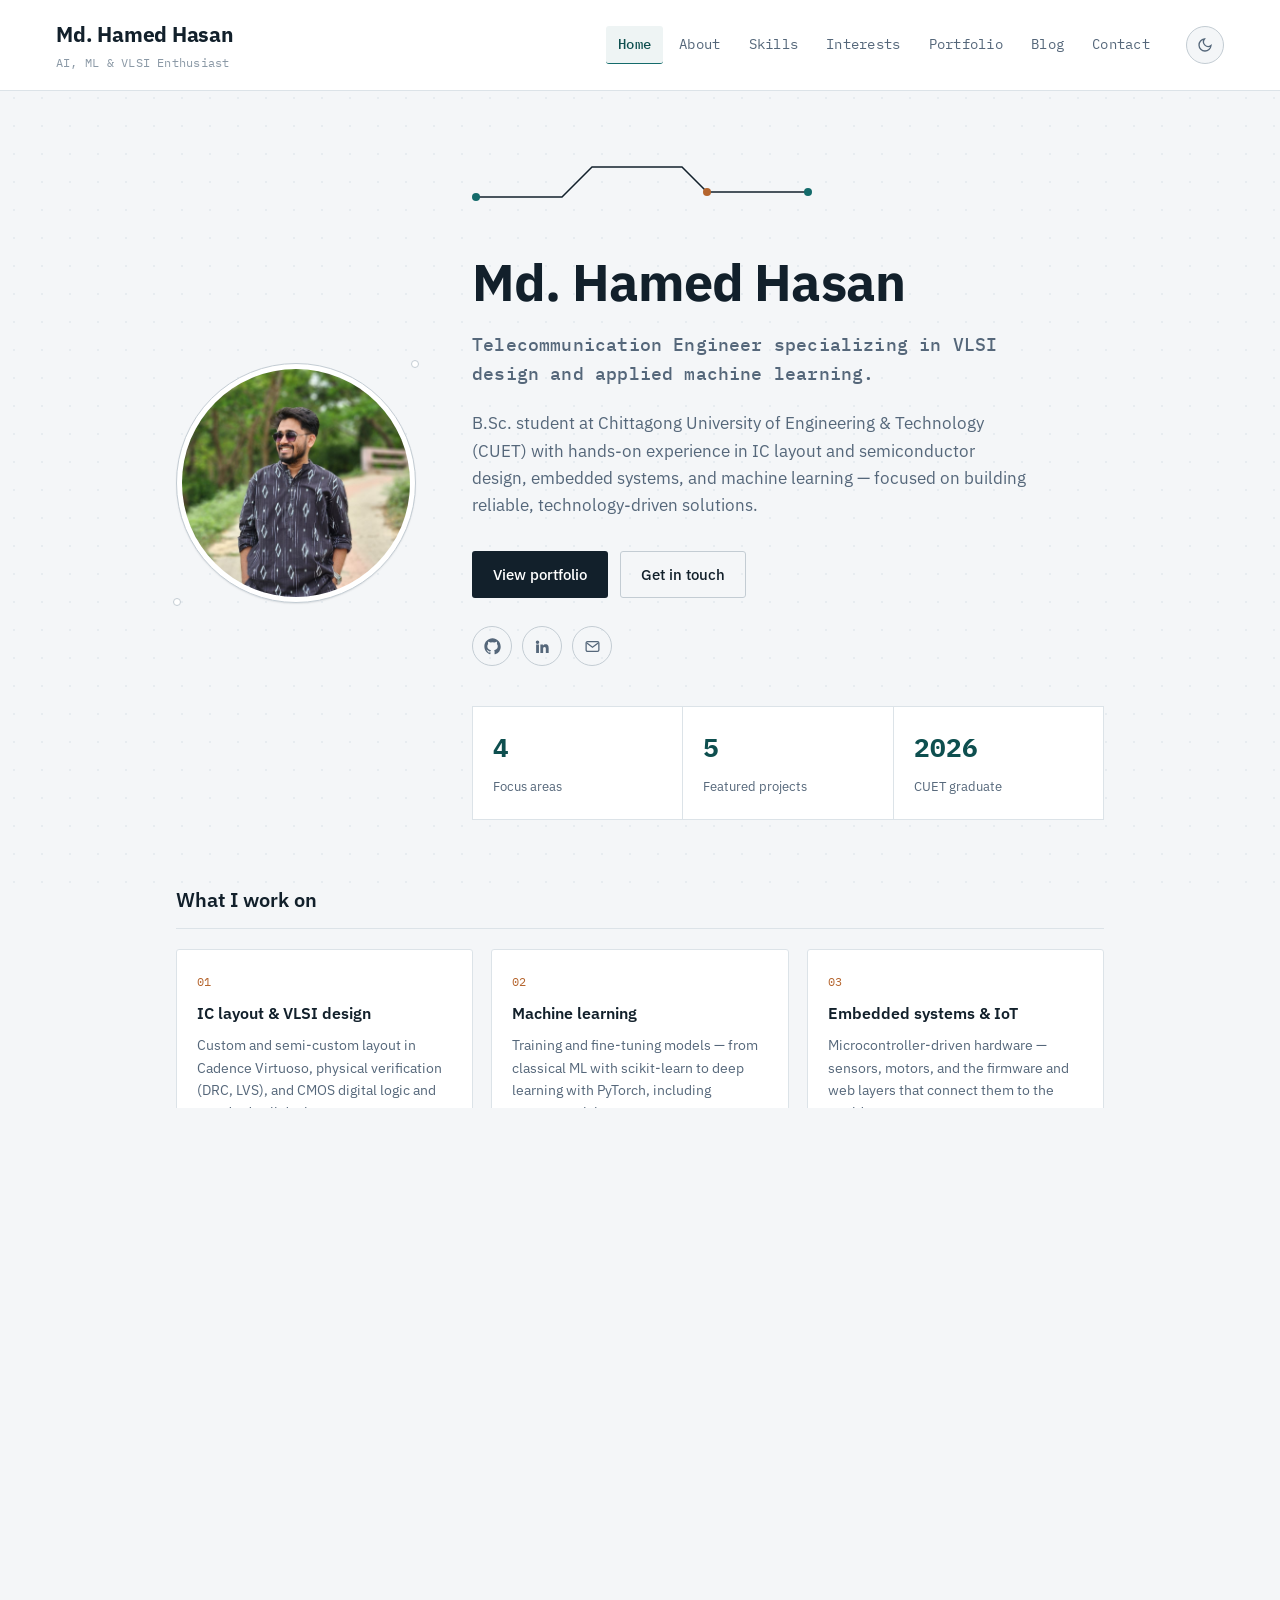
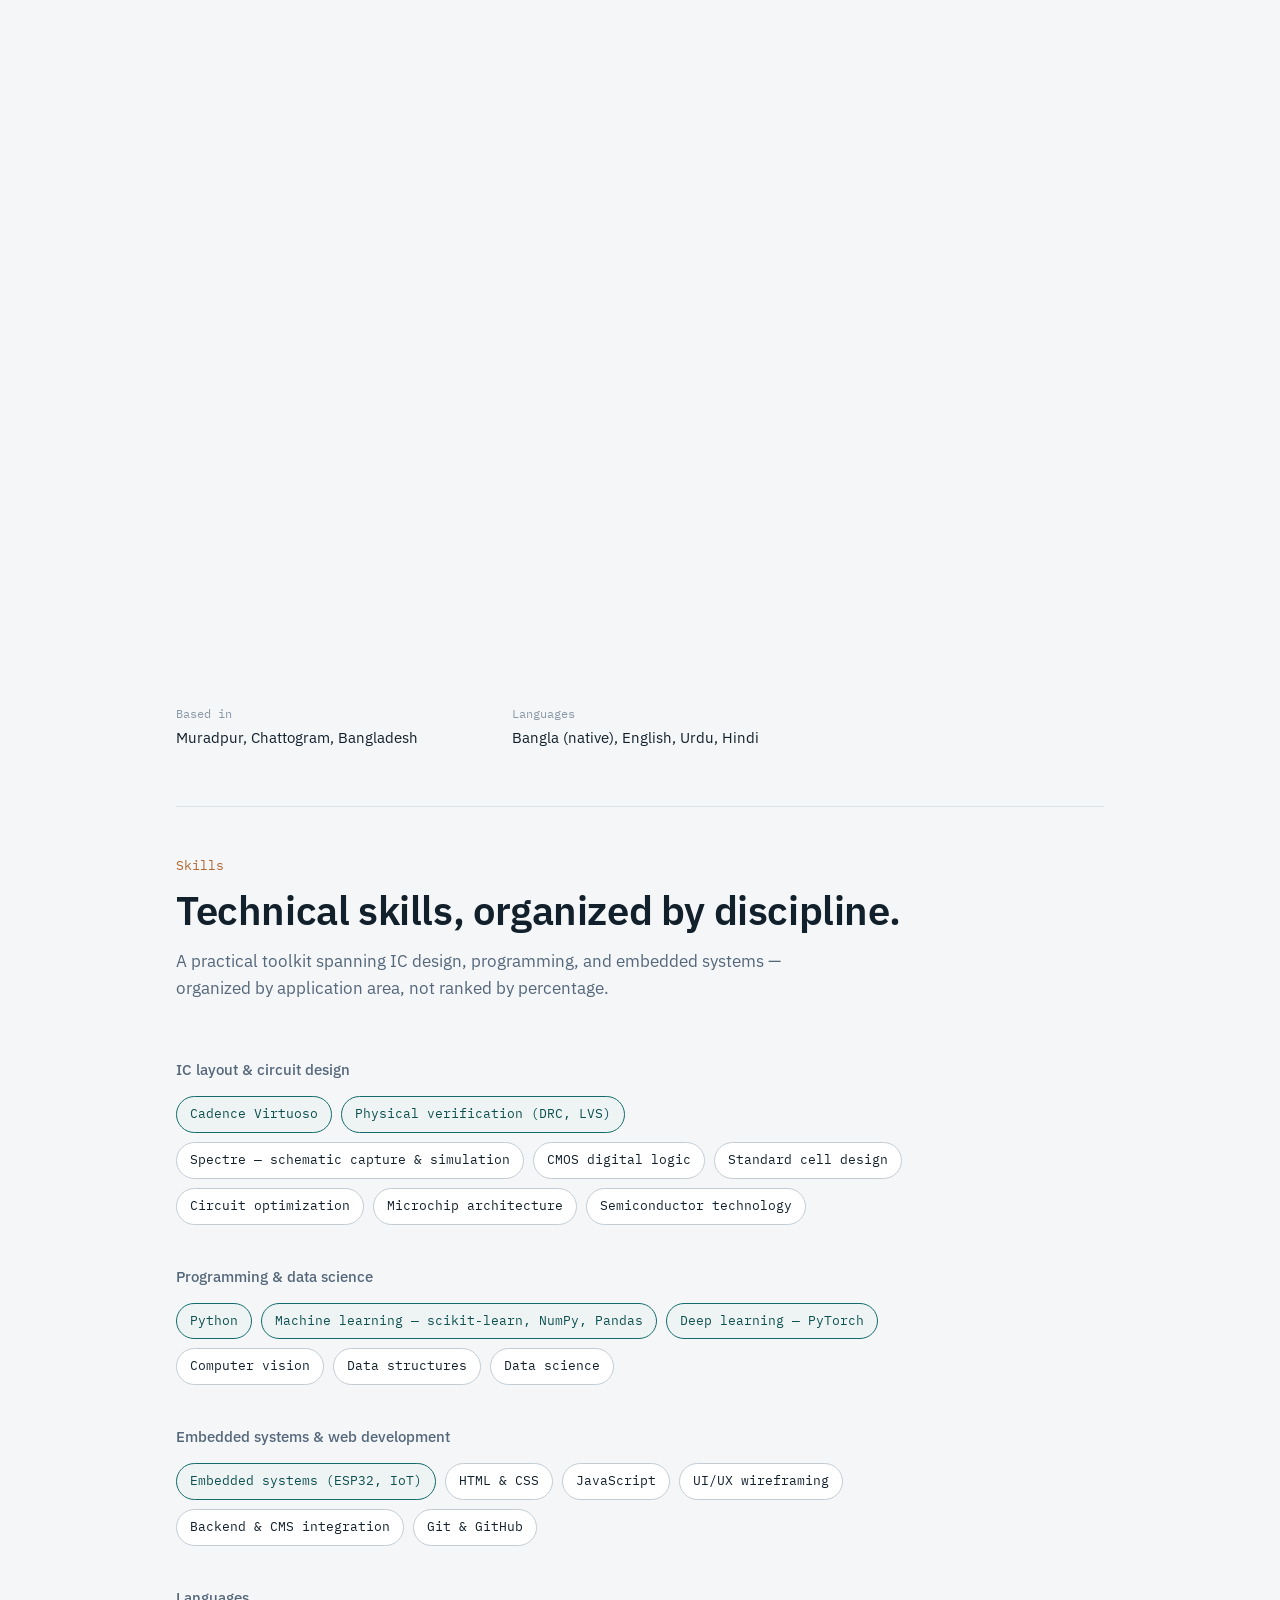
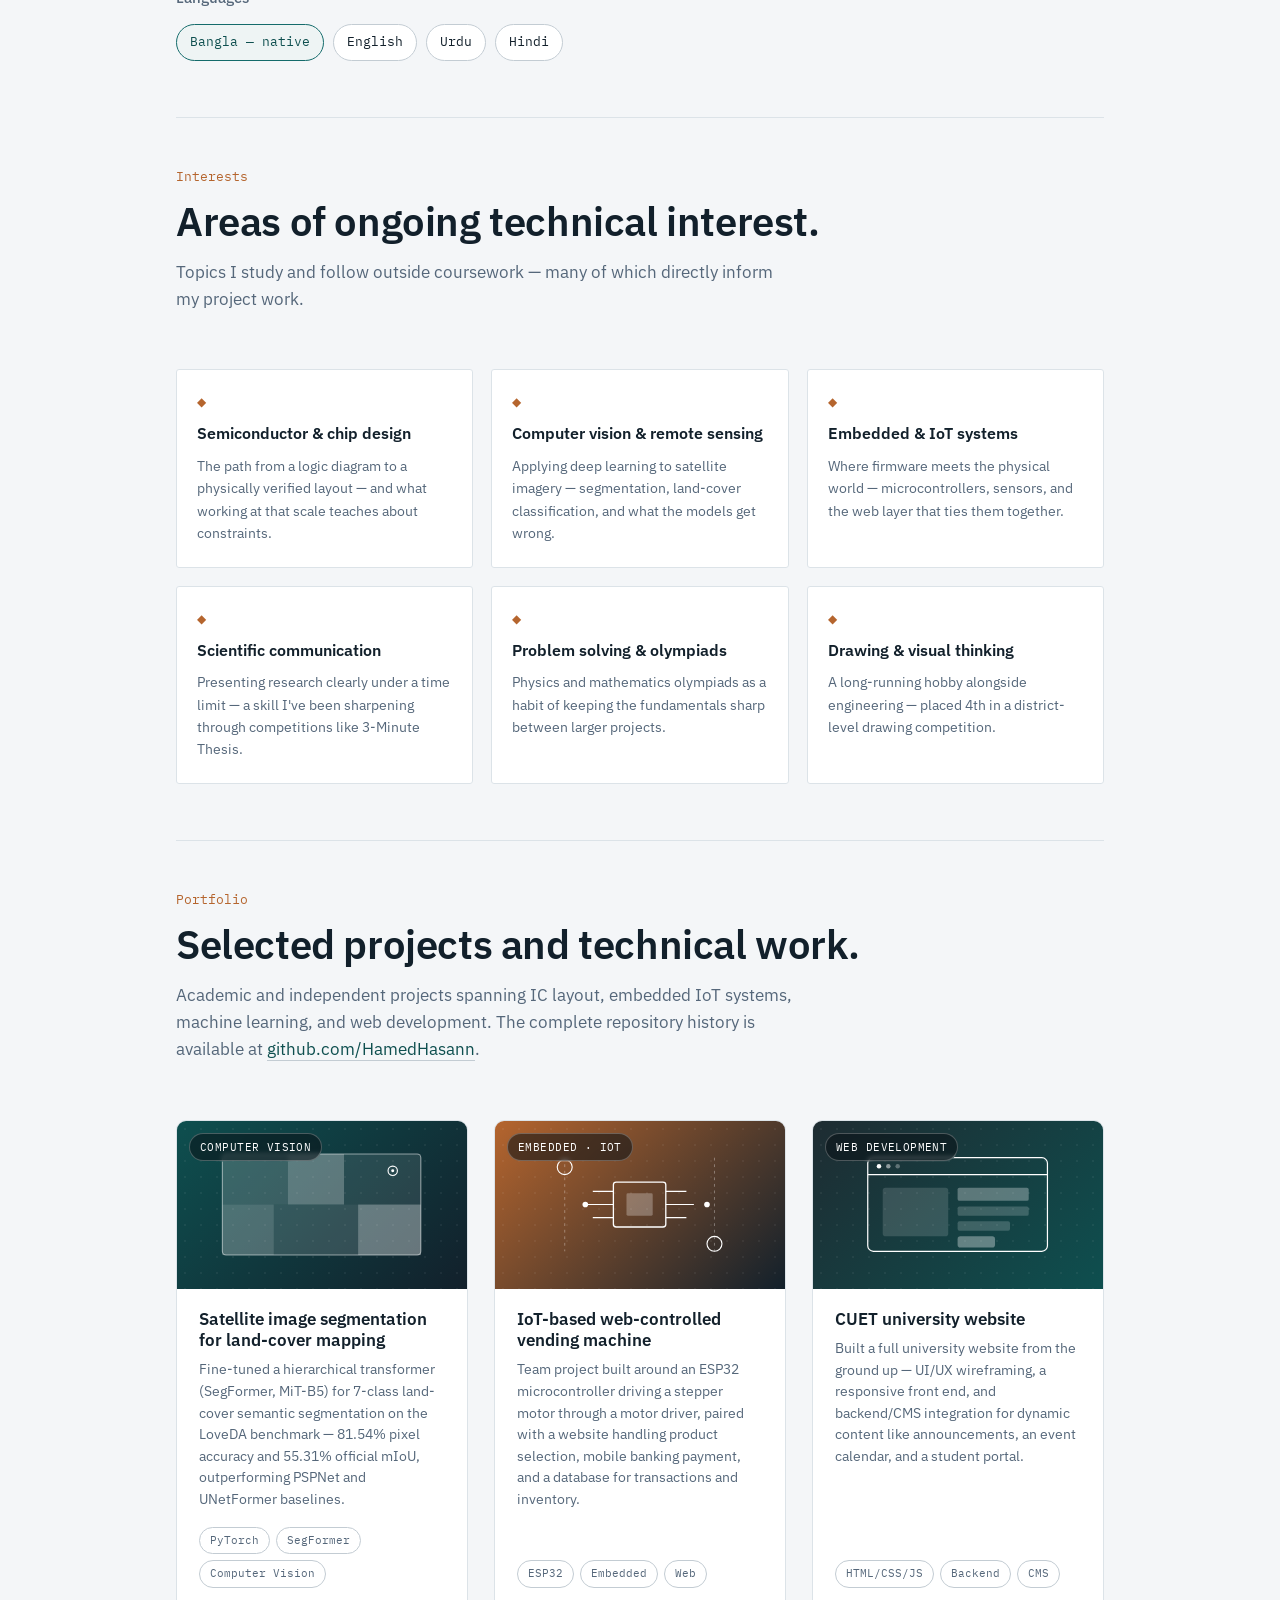
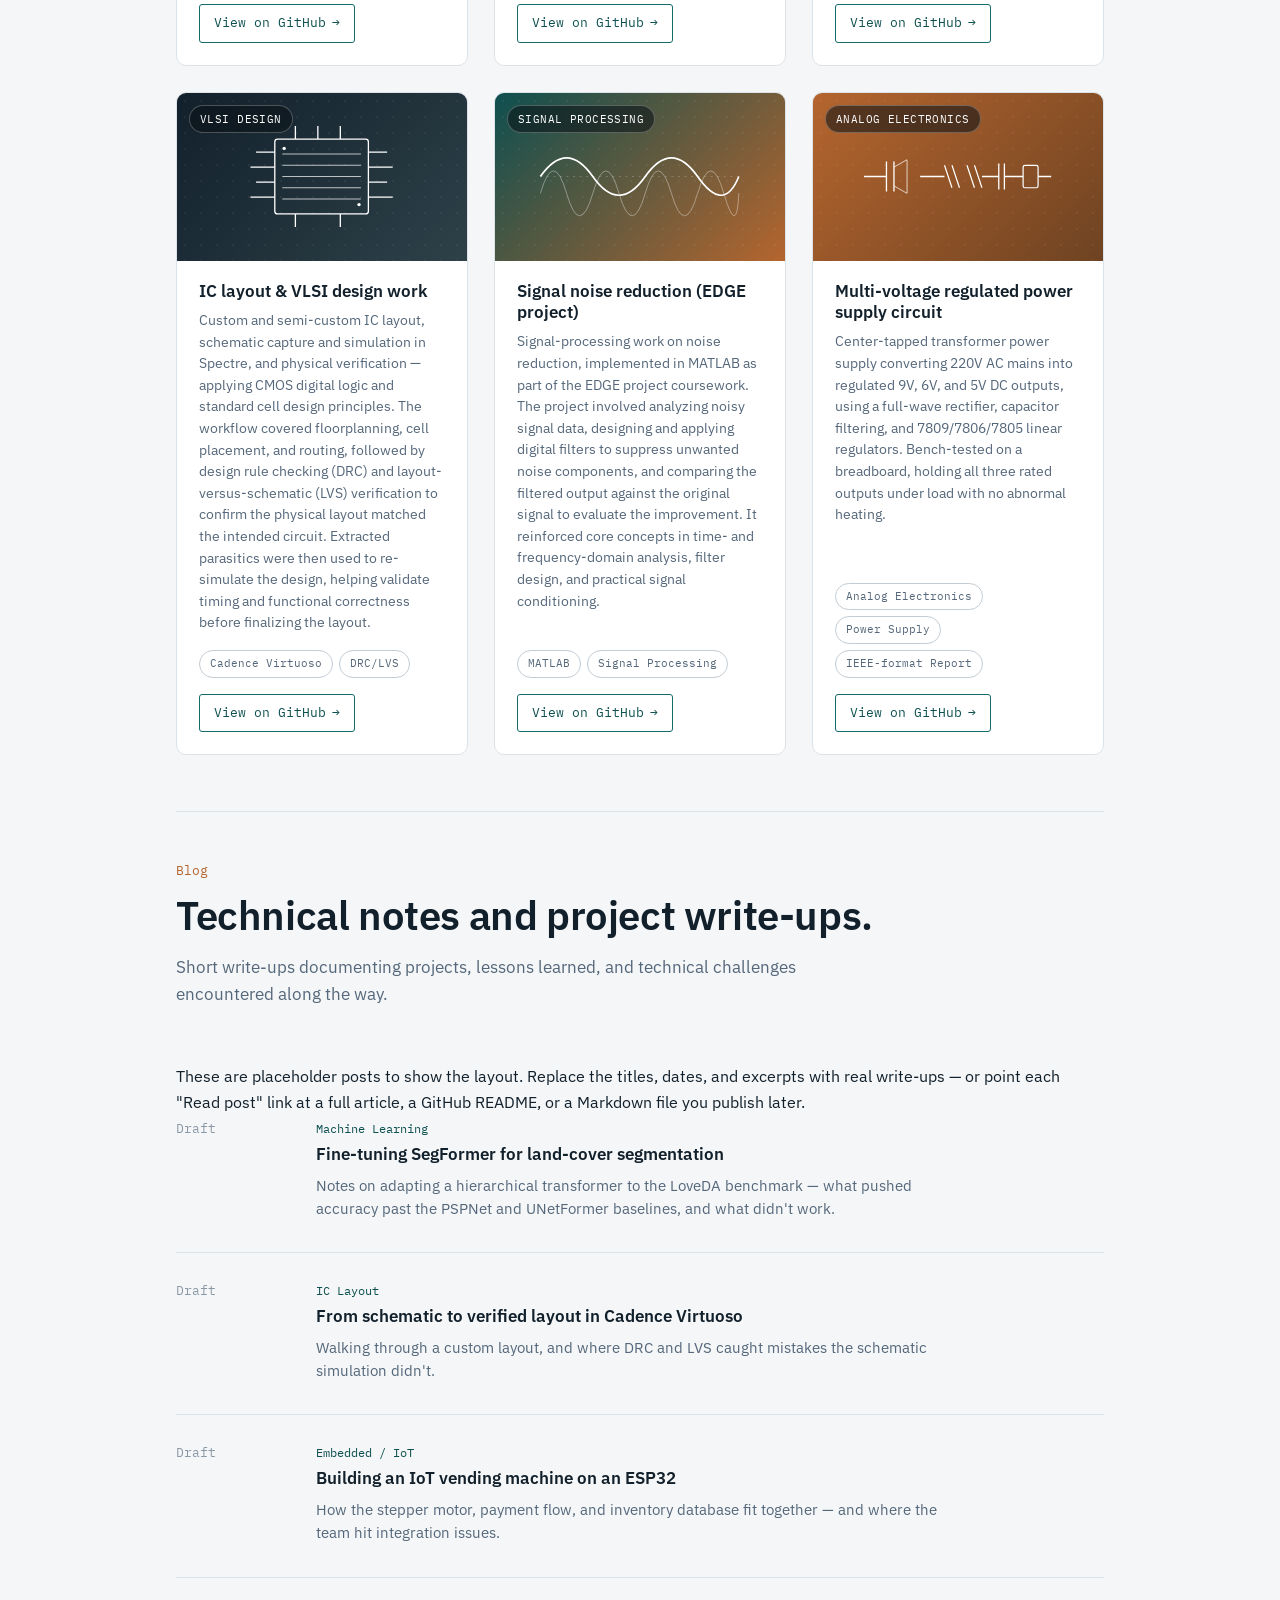
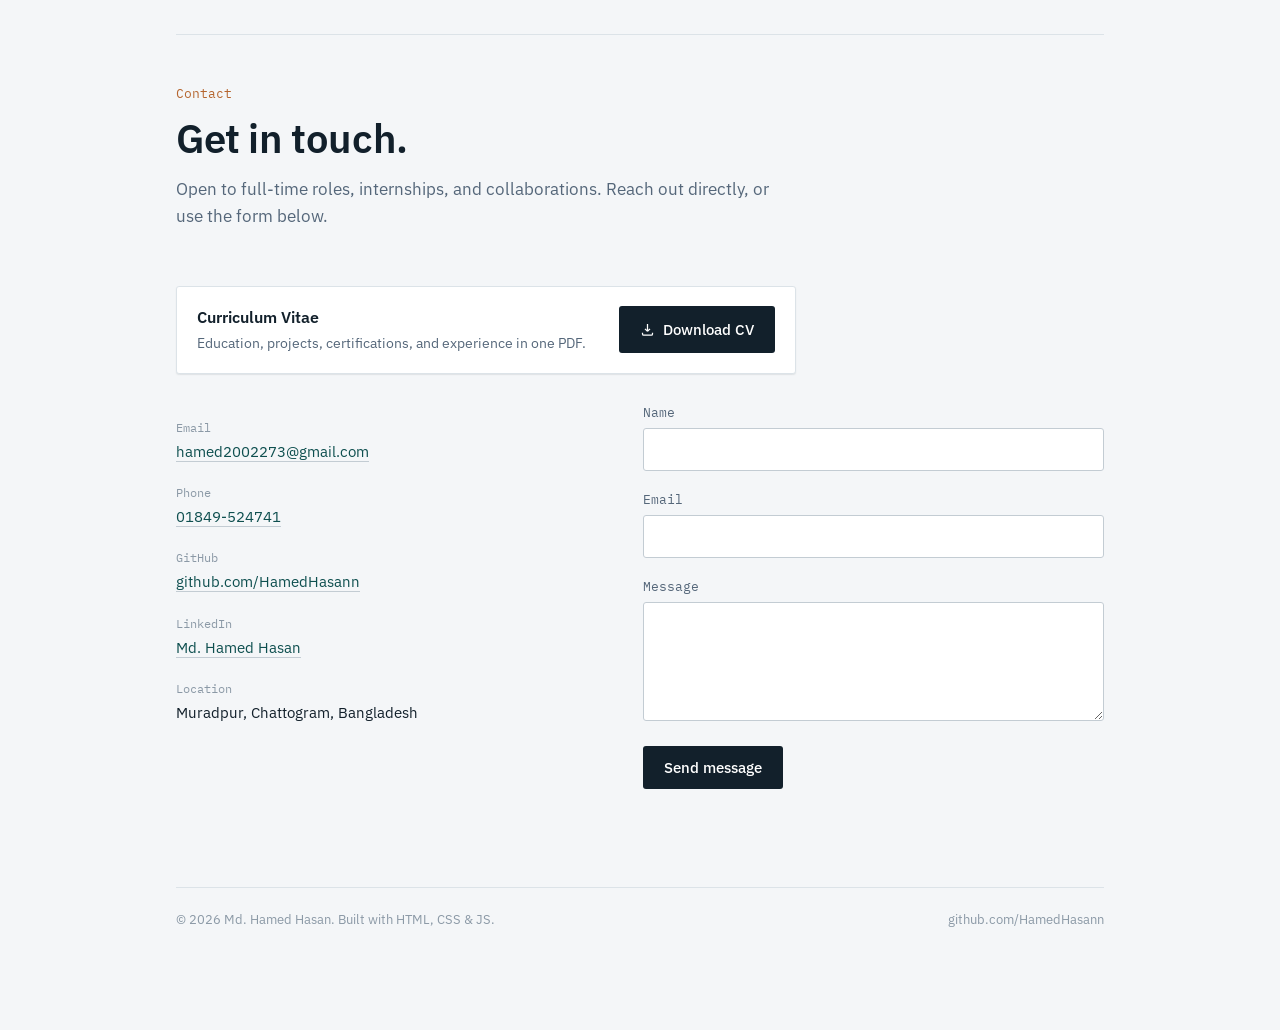
==== index.html @ e5ec7f38 "Update index.html" ====
<!DOCTYPE html>
<html lang="en">
<head>
<meta charset="UTF-8">
<meta name="viewport" content="width=device-width, initial-scale=1.0">
<title>Md. Hamed Hasan — Electronics & AI Engineer</title>
<meta name="description" content="Portfolio of Md. Hamed Hasan — Electronics & Telecommunication Engineering student working across machine learning, VLSI design, and web development.">
<meta name="theme-color" content="#146B6B">
<meta property="og:type" content="website">
<meta property="og:title" content="Md. Hamed Hasan — Electronics & AI Engineer">
<meta property="og:description" content="Portfolio of Md. Hamed Hasan — Electronics & Telecommunication Engineering student working across machine learning, VLSI design, and web development.">
<meta property="og:image" content="assets/images/profile.jpg">
<link rel="icon" href="assets/images/profile.jpg">
<link rel="preconnect" href="https://fonts.googleapis.com">
<link rel="preconnect" href="https://fonts.gstatic.com" crossorigin>
<link href="https://fonts.googleapis.com/css2?family=IBM+Plex+Mono:wght@400;500&family=IBM+Plex+Sans:wght@400;500;600;700&display=swap" rel="stylesheet">
<link rel="stylesheet" href="style.css?v=2">
<script>
  // Set the theme before first paint so there's no light/dark flash.
  (function () {
    var stored = localStorage.getItem("theme");
    var prefersDark = window.matchMedia("(prefers-color-scheme: dark)").matches;
    document.documentElement.setAttribute("data-theme", stored || (prefersDark ? "dark" : "light"));
  })();
</script>
</head>
<!--
  PROFILE PHOTO: served from assets/images/profile.jpg in this repo.
  If that file is ever renamed or removed, the "HH" initials mark is
  shown instead, so the site never breaks.
-->
<body>
<div class="grid-texture" aria-hidden="true"></div>

<!-- Top nav (all breakpoints) -->
<header class="topbar">
  <a href="#home" class="topbar-brand">Md. Hamed Hasan<span>AI, ML &amp; VLSI Enthusiast</span></a>

  <nav class="nav-links topbar-links">
    <a href="#home">Home</a>
    <a href="#about">About</a>
    <a href="#skills">Skills</a>
    <a href="#interests">Interests</a>
    <a href="#portfolio">Portfolio</a>
    <a href="#blog">Blog</a>
    <a href="#contact">Contact</a>
  </nav>

  <div class="topbar-actions">
    <button class="theme-toggle" aria-label="Toggle dark mode">
      <svg class="moon" viewBox="0 0 24 24" fill="none" stroke="currentColor" stroke-width="2"><path d="M21 12.8A9 9 0 1 1 11.2 3a7 7 0 0 0 9.8 9.8Z"/></svg>
      <svg class="sun" viewBox="0 0 24 24" fill="none" stroke="currentColor" stroke-width="2"><circle cx="12" cy="12" r="4"/><path d="M12 2v2M12 20v2M4.9 4.9l1.4 1.4M17.7 17.7l1.4 1.4M2 12h2M20 12h2M4.9 19.1l1.4-1.4M17.7 6.3l1.4-1.4"/></svg>
    </button>
    <button class="menu-btn" aria-label="Toggle navigation" aria-expanded="false">
      <span></span><span></span><span></span>
    </button>
  </div>
</header>
<nav class="mobile-nav">
  <a href="#home">Home</a>
  <a href="#about">About</a>
  <a href="#skills">Skills</a>
  <a href="#interests">Interests</a>
  <a href="#portfolio">Portfolio</a>
  <a href="#blog">Blog</a>
  <a href="#contact">Contact</a>
  <div class="mobile-nav-social">
    <a href="https://github.com/HamedHasann" target="_blank" rel="noopener" aria-label="GitHub" class="social-icon">
      <svg viewBox="0 0 24 24" fill="currentColor"><path d="M12 .5C5.73.5.5 5.73.5 12c0 5.09 3.29 9.4 7.86 10.93.57.1.78-.25.78-.55 0-.27-.01-1.16-.02-2.11-3.2.7-3.88-1.36-3.88-1.36-.53-1.34-1.29-1.7-1.29-1.7-1.05-.72.08-.71.08-.71 1.17.08 1.78 1.2 1.78 1.2 1.03 1.77 2.71 1.26 3.37.96.1-.75.4-1.26.73-1.55-2.55-.29-5.23-1.28-5.23-5.68 0-1.25.45-2.28 1.19-3.08-.12-.29-.52-1.46.11-3.05 0 0 .97-.31 3.18 1.18a11.1 11.1 0 0 1 5.79 0c2.2-1.49 3.17-1.18 3.17-1.18.63 1.59.23 2.76.11 3.05.74.8 1.19 1.83 1.19 3.08 0 4.41-2.69 5.39-5.25 5.67.41.36.78 1.06.78 2.15 0 1.55-.01 2.8-.01 3.18 0 .3.2.66.79.55A10.52 10.52 0 0 0 23.5 12c0-6.27-5.23-11.5-11.5-11.5Z"/></svg>
    </a>
    <a href="https://www.linkedin.com/in/hamed-hasan-15072927a/" target="_blank" rel="noopener" aria-label="LinkedIn" class="social-icon">
      <svg viewBox="0 0 24 24" fill="currentColor"><path d="M4.98 3.5a2.5 2.5 0 1 1 0 5 2.5 2.5 0 0 1 0-5ZM3 9h4v12H3zM9 9h3.6v1.64h.05c.5-.95 1.73-1.95 3.56-1.95 3.8 0 4.5 2.5 4.5 5.75V21h-4v-5.3c0-1.27-.02-2.9-1.77-2.9-1.77 0-2.04 1.38-2.04 2.8V21H9z"/></svg>
    </a>
    <a href="mailto:hamed2002273@gmail.com" aria-label="Email" class="social-icon">
      <svg viewBox="0 0 24 24" fill="none" stroke="currentColor" stroke-width="1.8"><rect x="3" y="5" width="18" height="14" rx="2"/><path d="m4 7 8 6 8-6"/></svg>
    </a>
  </div>
</nav>

<div class="shell">
  <!-- Main content -->
  <main class="main">

    <!-- ===================== HOME ===================== -->
    <section id="home" class="hero">
      <div class="hero-photo">
        <img class="hero-photo-img" src="assets/images/profile.jpg" alt="Md. Hamed Hasan"
             onerror="this.hidden=true; this.nextElementSibling.classList.add('show')">
        <span class="hero-photo-fallback">HH</span>
      </div>

      <div class="hero-copy">
        <svg class="hero-trace" viewBox="0 0 340 70" aria-hidden="true">
          <path d="M4 50 H90 L120 20 H210 L235 45 H336" />
          <circle cx="4" cy="50" r="4" />
          <circle class="copper" cx="235" cy="45" r="4" />
          <circle cx="336" cy="45" r="4" />
        </svg>

        <h1 class="hero-name">Md. Hamed Hasan</h1>
        <p class="hero-role">Telecommunication Engineer specializing in VLSI design and applied machine learning.</p>
        <p class="lede">B.Sc. student at Chittagong University of Engineering &amp; Technology (CUET) with hands-on experience in IC layout and semiconductor design, embedded systems, and machine learning — focused on building reliable, technology-driven solutions.</p>

        <div class="hero-actions">
          <a href="#portfolio" class="btn btn-primary">View portfolio</a>
          <a href="#contact" class="btn btn-secondary">Get in touch</a>
        </div>

        <div class="social-row">
          <a href="https://github.com/HamedHasann" target="_blank" rel="noopener" aria-label="GitHub" class="social-icon">
            <svg viewBox="0 0 24 24" fill="currentColor"><path d="M12 .5C5.73.5.5 5.73.5 12c0 5.09 3.29 9.4 7.86 10.93.57.1.78-.25.78-.55 0-.27-.01-1.16-.02-2.11-3.2.7-3.88-1.36-3.88-1.36-.53-1.34-1.29-1.7-1.29-1.7-1.05-.72.08-.71.08-.71 1.17.08 1.78 1.2 1.78 1.2 1.03 1.77 2.71 1.26 3.37.96.1-.75.4-1.26.73-1.55-2.55-.29-5.23-1.28-5.23-5.68 0-1.25.45-2.28 1.19-3.08-.12-.29-.52-1.46.11-3.05 0 0 .97-.31 3.18 1.18a11.1 11.1 0 0 1 5.79 0c2.2-1.49 3.17-1.18 3.17-1.18.63 1.59.23 2.76.11 3.05.74.8 1.19 1.83 1.19 3.08 0 4.41-2.69 5.39-5.25 5.67.41.36.78 1.06.78 2.15 0 1.55-.01 2.8-.01 3.18 0 .3.2.66.79.55A10.52 10.52 0 0 0 23.5 12c0-6.27-5.23-11.5-11.5-11.5Z"/></svg>
          </a>
          <a href="https://www.linkedin.com/in/hamed-hasan-15072927a/" target="_blank" rel="noopener" aria-label="LinkedIn" class="social-icon">
            <svg viewBox="0 0 24 24" fill="currentColor"><path d="M4.98 3.5a2.5 2.5 0 1 1 0 5 2.5 2.5 0 0 1 0-5ZM3 9h4v12H3zM9 9h3.6v1.64h.05c.5-.95 1.73-1.95 3.56-1.95 3.8 0 4.5 2.5 4.5 5.75V21h-4v-5.3c0-1.27-.02-2.9-1.77-2.9-1.77 0-2.04 1.38-2.04 2.8V21H9z"/></svg>
          </a>
          <a href="mailto:hamed2002273@gmail.com" aria-label="Email" class="social-icon">
            <svg viewBox="0 0 24 24" fill="none" stroke="currentColor" stroke-width="1.8"><rect x="3" y="5" width="18" height="14" rx="2"/><path d="m4 7 8 6 8-6"/></svg>
          </a>
        </div>

        <div class="stat-row">
          <div class="stat">
            <b>4</b>
            <span>Focus areas</span>
          </div>
          <div class="stat">
            <b>5</b>
            <span>Featured projects</span>
          </div>
          <div class="stat">
            <b>2026</b>
            <span>CUET graduate</span>
          </div>
        </div>
      </div>
    </section>

    <section class="section wide">
      <h2>What I work on</h2>
      <div class="card-grid">
        <div class="focus-card">
          <span class="mark">01</span>
          <h3>IC layout &amp; VLSI design</h3>
          <p>Custom and semi-custom layout in Cadence Virtuoso, physical verification (DRC, LVS), and CMOS digital logic and standard cell design.</p>
        </div>
        <div class="focus-card">
          <span class="mark">02</span>
          <h3>Machine learning</h3>
          <p>Training and fine-tuning models — from classical ML with scikit-learn to deep learning with PyTorch, including computer vision.</p>
        </div>
        <div class="focus-card">
          <span class="mark">03</span>
          <h3>Embedded systems &amp; IoT</h3>
          <p>Microcontroller-driven hardware — sensors, motors, and the firmware and web layers that connect them to the world.</p>
        </div>
        <div class="focus-card">
          <span class="mark">04</span>
          <h3>Web development</h3>
          <p>Full front-end-to-backend builds, from UI/UX wireframes to CMS-driven sites — including an industry internship in the field.</p>
        </div>
      </div>
    </section>

    <section class="section">
      <h2>Currently</h2>
      <p>Finishing my B.Sc. in Electronics &amp; Telecommunication Engineering at Chittagong University of Engineering &amp; Technology (2022–2026), with project work spanning semiconductor layout, embedded IoT systems, and applied machine learning. Read more <a href="#about" style="color:var(--teal-deep); border-bottom:1px solid var(--line-strong);">on the about section</a>, or see what I've built in the <a href="#portfolio" style="color:var(--teal-deep); border-bottom:1px solid var(--line-strong);">portfolio</a>.</p>
    </section>

    <!-- ===================== ABOUT ===================== -->
    <section id="about" class="section-page">
      <div class="page-head">
        <span class="eyebrow">About</span>
        <h1>A multidisciplinary engineer with a systems-first approach.</h1>
        <p class="lede">Background, education, and professional experience — from IC layout to applied machine learning.</p>
      </div>

      <section class="section">
        <h2>Background</h2>
        <p>I'm a B.Sc. Engineering student with a multidisciplinary background spanning semiconductor technology, hardware development, software, and machine learning. My project work runs from custom IC layout in Cadence Virtuoso, through embedded microcontroller systems, to training and fine-tuning deep learning models — with an emphasis on system design, analytical problem-solving, and building practical, technology-driven solutions.</p>
        <p>I'm drawn to the seam between hardware and intelligence: understanding a circuit at the transistor level, then bringing that same precision to the models and software layered on top of it.</p>
      </section>

      <section class="section">
        <h2>Education</h2>
        <div class="timeline">
          <div class="tl-item">
            <div class="tl-date">2022 – 2026</div>
            <h4>B.Sc. in Electronics &amp; Telecommunication Engineering</h4>
            <p>Chittagong University of Engineering &amp; Technology (CUET)</p>
          </div>
          <div class="tl-item">
            <div class="tl-date">2020 – 2021</div>
            <h4>Higher Secondary Certificate (HSC) — GPA 5.00 / 5.00</h4>
            <p>Chittagong Cantonment Public College</p>
          </div>
          <div class="tl-item">
            <div class="tl-date">2013 – 2019</div>
            <h4>Secondary School Certificate (SSC) — GPA 5.00 / 5.00</h4>
            <p>Chittagong Collegiate School</p>
          </div>
        </div>
      </section>

      <section class="section">
        <h2>Experience</h2>
        <div class="timeline">
          <div class="tl-item">
            <div class="tl-date">May 2026</div>
            <h4>Web Development Intern — Industrial Attachment Program</h4>
            <p>GOVALY PTE LTD. Completed a hands-on industrial attachment focused on web development, gaining direct exposure to how industry professionals build, optimize, and scale web applications in a real-world business environment.</p>
          </div>
        </div>
      </section>

      <section class="section">
        <h2>Leadership &amp; extracurricular activities</h2>
        <div class="timeline">
          <div class="tl-item">
            <div class="tl-date">IEEE CUET Student Branch</div>
            <h4>Participant — 3-Minute Thesis (3MT) Competition, SciBlitz 2.0</h4>
            <p>Recognized for exceptional research presentation and the ability to convey complex ideas with clarity and confidence in a competitive scientific communication format.</p>
          </div>
          <div class="tl-item">
            <div class="tl-date">District level</div>
            <h4>4th Place — District-Level Drawing Competition</h4>
          </div>
          <div class="tl-item">
            <div class="tl-date">School / college</div>
            <h4>Participant — Physics Olympiad and Mathematics Olympiad</h4>
          </div>
        </div>
      </section>

      <section class="section">
        <h2>Certifications</h2>
        <div class="timeline">
          <div class="tl-item">
            <div class="tl-date">Aug 2026</div>
            <h4>Machine Learning with Python</h4>
            <p>IBM, via Coursera</p>
          </div>
          <div class="tl-item">
            <div class="tl-date">Jul 2026</div>
            <h4>Python Data Structures</h4>
            <p>University of Michigan, via Coursera</p>
          </div>
          <div class="tl-item">
            <div class="tl-date">Jul 2026</div>
            <h4>Programming for Everybody (Getting Started with Python)</h4>
            <p>University of Michigan, via Coursera</p>
          </div>
        </div>
      </section>

      <section class="section">
        <h2>Quick facts</h2>
        <dl class="fact-grid">
          <div class="fact">
            <dt>Studying</dt>
            <dd>Electronics &amp; Telecommunication Engineering, CUET</dd>
          </div>
          <div class="fact">
            <dt>Focus areas</dt>
            <dd>IC layout &amp; VLSI, machine learning, embedded/IoT, web dev</dd>
          </div>
          <div class="fact">
            <dt>Based in</dt>
            <dd>Muradpur, Chattogram, Bangladesh</dd>
          </div>
          <div class="fact">
            <dt>Languages</dt>
            <dd>Bangla (native), English, Urdu, Hindi</dd>
          </div>
        </dl>
      </section>
    </section>

    <!-- ===================== SKILLS ===================== -->
    <section id="skills" class="section-page">
      <div class="page-head">
        <span class="eyebrow">Skills</span>
        <h1>Technical skills, organized by discipline.</h1>
        <p class="lede">A practical toolkit spanning IC design, programming, and embedded systems — organized by application area, not ranked by percentage.</p>
      </div>

      <section class="section">
        <div class="skill-group">
          <h3>IC layout &amp; circuit design</h3>
          <div class="tag-row">
            <span class="tag strong">Cadence Virtuoso</span>
            <span class="tag strong">Physical verification (DRC, LVS)</span>
            <span class="tag">Spectre — schematic capture &amp; simulation</span>
            <span class="tag">CMOS digital logic</span>
            <span class="tag">Standard cell design</span>
            <span class="tag">Circuit optimization</span>
            <span class="tag">Microchip architecture</span>
            <span class="tag">Semiconductor technology</span>
          </div>
        </div>

        <div class="skill-group">
          <h3>Programming &amp; data science</h3>
          <div class="tag-row">
            <span class="tag strong">Python</span>
            <span class="tag strong">Machine learning — scikit-learn, NumPy, Pandas</span>
            <span class="tag strong">Deep learning — PyTorch</span>
            <span class="tag">Computer vision</span>
            <span class="tag">Data structures</span>
            <span class="tag">Data science</span>
          </div>
        </div>

        <div class="skill-group">
          <h3>Embedded systems &amp; web development</h3>
          <div class="tag-row">
            <span class="tag strong">Embedded systems (ESP32, IoT)</span>
            <span class="tag">HTML &amp; CSS</span>
            <span class="tag">JavaScript</span>
            <span class="tag">UI/UX wireframing</span>
            <span class="tag">Backend &amp; CMS integration</span>
            <span class="tag">Git &amp; GitHub</span>
          </div>
        </div>

        <div class="skill-group">
          <h3>Languages</h3>
          <div class="tag-row">
            <span class="tag strong">Bangla — native</span>
            <span class="tag">English</span>
            <span class="tag">Urdu</span>
            <span class="tag">Hindi</span>
          </div>
        </div>
      </section>
    </section>

    <!-- ===================== INTERESTS ===================== -->
    <section id="interests" class="section-page">
      <div class="page-head">
        <span class="eyebrow">Interests</span>
        <h1>Areas of ongoing technical interest.</h1>
        <p class="lede">Topics I study and follow outside coursework — many of which directly inform my project work.</p>
      </div>

      <section class="section wide">
        <div class="card-grid">
          <div class="focus-card">
            <span class="mark">◆</span>
            <h3>Semiconductor &amp; chip design</h3>
            <p>The path from a logic diagram to a physically verified layout — and what working at that scale teaches about constraints.</p>
          </div>
          <div class="focus-card">
            <span class="mark">◆</span>
            <h3>Computer vision &amp; remote sensing</h3>
            <p>Applying deep learning to satellite imagery — segmentation, land-cover classification, and what the models get wrong.</p>
          </div>
          <div class="focus-card">
            <span class="mark">◆</span>
            <h3>Embedded &amp; IoT systems</h3>
            <p>Where firmware meets the physical world — microcontrollers, sensors, and the web layer that ties them together.</p>
          </div>
          <div class="focus-card">
            <span class="mark">◆</span>
            <h3>Scientific communication</h3>
            <p>Presenting research clearly under a time limit — a skill I've been sharpening through competitions like 3-Minute Thesis.</p>
          </div>
          <div class="focus-card">
            <span class="mark">◆</span>
            <h3>Problem solving &amp; olympiads</h3>
            <p>Physics and mathematics olympiads as a habit of keeping the fundamentals sharp between larger projects.</p>
          </div>
          <div class="focus-card">
            <span class="mark">◆</span>
            <h3>Drawing &amp; visual thinking</h3>
            <p>A long-running hobby alongside engineering — placed 4th in a district-level drawing competition.</p>
          </div>
        </div>
      </section>
    </section>

    <!-- ===================== PORTFOLIO ===================== -->
    <section id="portfolio" class="section-page">
      <div class="page-head">
        <span class="eyebrow">Portfolio</span>
        <h1>Selected projects and technical work.</h1>
        <p class="lede">Academic and independent projects spanning IC layout, embedded IoT systems, machine learning, and web development. The complete repository history is available at <a href="https://github.com/HamedHasann" target="_blank" rel="noopener" style="color:var(--teal-deep); border-bottom:1px solid var(--line-strong);">github.com/HamedHasann</a>.</p>
      </div>

      <section class="section wide">
        <div class="project-grid">

          <article class="project-card">
            <div class="project-media media-cv">
              <span class="project-badge">Computer Vision</span>
              <svg class="project-art" viewBox="0 0 240 140" aria-hidden="true">
                <rect x="14" y="16" width="212" height="108" rx="4" fill="none" stroke="currentColor" stroke-width="1.2" opacity="0.5"/>
                <rect x="14" y="16" width="70" height="54" fill="currentColor" opacity="0.18"/>
                <rect x="84" y="16" width="60" height="54" fill="currentColor" opacity="0.32"/>
                <rect x="144" y="16" width="82" height="54" fill="currentColor" opacity="0.1"/>
                <rect x="14" y="70" width="55" height="54" fill="currentColor" opacity="0.26"/>
                <rect x="69" y="70" width="90" height="54" fill="currentColor" opacity="0.15"/>
                <rect x="159" y="70" width="67" height="54" fill="currentColor" opacity="0.36"/>
                <circle cx="196" cy="34" r="5" fill="none" stroke="currentColor" stroke-width="1.2"/>
                <circle cx="196" cy="34" r="1.6" fill="currentColor"/>
              </svg>
            </div>
            <div class="project-body">
              <h3>Satellite image segmentation for land-cover mapping</h3>
              <p>Fine-tuned a hierarchical transformer (SegFormer, MiT-B5) for 7-class land-cover semantic segmentation on the LoveDA benchmark — 81.54% pixel accuracy and 55.31% official mIoU, outperforming PSPNet and UNetFormer baselines.</p>
              <div class="project-tags">
                <span>PyTorch</span>
                <span>SegFormer</span>
                <span>Computer Vision</span>
              </div>
              <a class="project-link" href="https://github.com/HamedHasann/Machine_Learning" target="_blank" rel="noopener">View on GitHub <span aria-hidden="true">→</span></a>
            </div>
          </article>

          <article class="project-card">
            <div class="project-media media-iot">
              <span class="project-badge">Embedded · IoT</span>
              <svg class="project-art" viewBox="0 0 240 140" aria-hidden="true">
                <rect x="92" y="46" width="56" height="48" rx="3" fill="none" stroke="currentColor" stroke-width="1.4"/>
                <rect x="106" y="58" width="28" height="24" rx="1.5" fill="currentColor" opacity="0.28"/>
                <path d="M92 56H70M92 70H62M92 84H70M148 56h22M148 70h30M148 84h22" stroke="currentColor" stroke-width="1.2"/>
                <circle cx="62" cy="70" r="3" fill="currentColor"/>
                <circle cx="192" cy="70" r="3" fill="currentColor"/>
                <path d="M40 20v100M200 20v100" stroke="currentColor" stroke-width="1" opacity="0.35" stroke-dasharray="3 4"/>
                <circle cx="40" cy="30" r="8" fill="none" stroke="currentColor" stroke-width="1.2"/>
                <circle cx="200" cy="112" r="8" fill="none" stroke="currentColor" stroke-width="1.2"/>
              </svg>
            </div>
            <div class="project-body">
              <h3>IoT-based web-controlled vending machine</h3>
              <p>Team project built around an ESP32 microcontroller driving a stepper motor through a motor driver, paired with a website handling product selection, mobile banking payment, and a database for transactions and inventory.</p>
              <div class="project-tags">
                <span>ESP32</span>
                <span>Embedded</span>
                <span>Web</span>
              </div>
              <a class="project-link" href="https://github.com/HamedHasann/Embedded_Systems_IoT" target="_blank" rel="noopener">View on GitHub <span aria-hidden="true">→</span></a>
            </div>
          </article>

          <article class="project-card">
            <div class="project-media media-web">
              <span class="project-badge">Web Development</span>
              <svg class="project-art" viewBox="0 0 240 140" aria-hidden="true">
                <rect x="24" y="20" width="192" height="100" rx="6" fill="none" stroke="currentColor" stroke-width="1.3"/>
                <path d="M24 38h192" stroke="currentColor" stroke-width="1.2"/>
                <circle cx="36" cy="29" r="2.4" fill="currentColor"/>
                <circle cx="46" cy="29" r="2.4" fill="currentColor" opacity="0.5"/>
                <circle cx="56" cy="29" r="2.4" fill="currentColor" opacity="0.3"/>
                <rect x="40" y="52" width="70" height="52" rx="3" fill="currentColor" opacity="0.14"/>
                <rect x="120" y="52" width="76" height="14" rx="2" fill="currentColor" opacity="0.3"/>
                <rect x="120" y="72" width="76" height="10" rx="2" fill="currentColor" opacity="0.18"/>
                <rect x="120" y="88" width="56" height="10" rx="2" fill="currentColor" opacity="0.18"/>
                <rect x="120" y="104" width="40" height="12" rx="3" fill="currentColor" opacity="0.34"/>
              </svg>
            </div>
            <div class="project-body">
              <h3>CUET university website</h3>
              <p>Built a full university website from the ground up — UI/UX wireframing, a responsive front end, and backend/CMS integration for dynamic content like announcements, an event calendar, and a student portal.</p>
              <div class="project-tags">
                <span>HTML/CSS/JS</span>
                <span>Backend</span>
                <span>CMS</span>
              </div>
              <a class="project-link" href="https://github.com/HamedHasann/Web_Development" target="_blank" rel="noopener">View on GitHub <span aria-hidden="true">→</span></a>
            </div>
          </article>

          <article class="project-card">
            <div class="project-media media-vlsi">
              <span class="project-badge">VLSI Design</span>
              <svg class="project-art" viewBox="0 0 240 140" aria-hidden="true">
                <rect x="70" y="30" width="100" height="80" rx="3" fill="none" stroke="currentColor" stroke-width="1.4"/>
                <g stroke="currentColor" stroke-width="1.1" opacity="0.7">
                  <path d="M78 46h84M78 58h84M78 70h84M78 82h84M78 94h84"/>
                </g>
                <g stroke="currentColor" stroke-width="1.4">
                  <path d="M70 44H50M70 60H44M70 76H50M70 92H44"/>
                  <path d="M170 44h20M170 60h26M170 76h20M170 92h26"/>
                  <path d="M92 30V16M116 30V16M140 30V16M92 110v14M140 110v14"/>
                </g>
                <circle cx="80" cy="40" r="1.8" fill="currentColor"/>
                <circle cx="160" cy="100" r="1.8" fill="currentColor"/>
              </svg>
            </div>
            <div class="project-body">
              <h3>IC layout &amp; VLSI design work</h3>
              <p>Custom and semi-custom IC layout, schematic capture and simulation in Spectre, and physical verification — applying CMOS digital logic and standard cell design principles. The workflow covered floorplanning, cell placement, and routing, followed by design rule checking (DRC) and layout-versus-schematic (LVS) verification to confirm the physical layout matched the intended circuit. Extracted parasitics were then used to re-simulate the design, helping validate timing and functional correctness before finalizing the layout.</p>
              <div class="project-tags">
                <span>Cadence Virtuoso</span>
                <span>DRC/LVS</span>
              </div>
              <a class="project-link" href="https://github.com/HamedHasann/VLSI_Design" target="_blank" rel="noopener">View on GitHub <span aria-hidden="true">→</span></a>
            </div>
          </article>

          <article class="project-card">
            <div class="project-media media-signal">
              <span class="project-badge">Signal Processing</span>
              <svg class="project-art" viewBox="0 0 240 140" aria-hidden="true">
                <path d="M14 88 Q28 40 42 88 T70 88 T98 88 T126 88 T154 88 T182 88 T210 88 T226 88"
                      fill="none" stroke="currentColor" stroke-width="1" opacity="0.4"/>
                <path d="M14 70 Q42 30 70 70 T126 70 T182 70 T226 70"
                      fill="none" stroke="currentColor" stroke-width="1.8"/>
                <line x1="14" y1="70" x2="226" y2="70" stroke="currentColor" stroke-width="0.8" opacity="0.3" stroke-dasharray="2 5"/>
              </svg>
            </div>
            <div class="project-body">
              <h3>Signal noise reduction (EDGE project)</h3>
              <p>Signal-processing work on noise reduction, implemented in MATLAB as part of the EDGE project coursework. The project involved analyzing noisy signal data, designing and applying digital filters to suppress unwanted noise components, and comparing the filtered output against the original signal to evaluate the improvement. It reinforced core concepts in time- and frequency-domain analysis, filter design, and practical signal conditioning.</p>
              <div class="project-tags">
                <span>MATLAB</span>
                <span>Signal Processing</span>
              </div>
              <a class="project-link" href="https://github.com/HamedHasann/EDGE_Project_Md_Hamed_Hasan_2108016" target="_blank" rel="noopener">View on GitHub <span aria-hidden="true">→</span></a>
            </div>
          </article>

          <article class="project-card">
            <div class="project-media media-analog">
              <span class="project-badge">Analog Electronics</span>
              <svg class="project-art" viewBox="0 0 240 140" aria-hidden="true">
                <path d="M20 70h24" stroke="currentColor" stroke-width="1.4"/>
                <path d="M44 54v32M52 54v32" stroke="currentColor" stroke-width="1.4"/>
                <path d="M52 60l14-8M52 80l14 8M66 52v36" stroke="currentColor" stroke-width="1.1" opacity="0.7"/>
                <path d="M80 70h26" stroke="currentColor" stroke-width="1.4"/>
                <path d="M106 58l8 24M114 58l8 24M130 58l8 24M138 58l8 24" stroke="currentColor" stroke-width="1.3"/>
                <path d="M146 70h18" stroke="currentColor" stroke-width="1.4"/>
                <path d="M164 56v28M170 56v28" stroke="currentColor" stroke-width="1.4"/>
                <path d="M170 70h20" stroke="currentColor" stroke-width="1.4"/>
                <rect x="190" y="58" width="16" height="24" rx="2" fill="none" stroke="currentColor" stroke-width="1.3"/>
                <path d="M206 70h14" stroke="currentColor" stroke-width="1.4"/>
              </svg>
            </div>
            <div class="project-body">
              <h3>Multi-voltage regulated power supply circuit</h3>
              <p>Center-tapped transformer power supply converting 220V AC mains into regulated 9V, 6V, and 5V DC outputs, using a full-wave rectifier, capacitor filtering, and 7809/7806/7805 linear regulators. Bench-tested on a breadboard, holding all three rated outputs under load with no abnormal heating.</p>
              <div class="project-tags">
                <span>Analog Electronics</span>
                <span>Power Supply</span>
                <span>IEEE-format Report</span>
              </div>
              <a class="project-link" href="https://github.com/HamedHasann/Multi-voltage-regulated-power-supply-circuit/blob/main/ETE_300%20Project%20Report.pdf" target="_blank" rel="noopener">View on GitHub <span aria-hidden="true">→</span></a>
            </div>
          </article>

        </div>
      </section>
    </section>

    <!-- ===================== BLOG ===================== -->
    <section id="blog" class="section-page">
      <div class="page-head">
        <span class="eyebrow">Blog</span>
        <h1>Technical notes and project write-ups.</h1>
        <p class="lede">Short write-ups documenting projects, lessons learned, and technical challenges encountered along the way.</p>
      </div>

      <div class="notice">
        These are placeholder posts to show the layout. Replace the titles, dates, and excerpts with real write-ups — or point each "Read post" link at a full article, a GitHub README, or a Markdown file you publish later.
      </div>

      <section class="section wide">
        <div class="post-list">
          <article class="post">
            <div class="post-date">Draft</div>
            <div>
              <span class="post-tag">Machine Learning</span>
              <h3>Fine-tuning SegFormer for land-cover segmentation</h3>
              <p>Notes on adapting a hierarchical transformer to the LoveDA benchmark — what pushed accuracy past the PSPNet and UNetFormer baselines, and what didn't work.</p>
            </div>
          </article>

          <article class="post">
            <div class="post-date">Draft</div>
            <div>
              <span class="post-tag">IC Layout</span>
              <h3>From schematic to verified layout in Cadence Virtuoso</h3>
              <p>Walking through a custom layout, and where DRC and LVS caught mistakes the schematic simulation didn't.</p>
            </div>
          </article>

          <article class="post">
            <div class="post-date">Draft</div>
            <div>
              <span class="post-tag">Embedded / IoT</span>
              <h3>Building an IoT vending machine on an ESP32</h3>
              <p>How the stepper motor, payment flow, and inventory database fit together — and where the team hit integration issues.</p>
            </div>
          </article>
        </div>
      </section>
    </section>

    <!-- ===================== CONTACT ===================== -->
    <section id="contact" class="section-page">
      <div class="page-head">
        <span class="eyebrow">Contact</span>
        <h1>Get in touch.</h1>
        <p class="lede">Open to full-time roles, internships, and collaborations. Reach out directly, or use the form below.</p>
      </div>

      <div class="cv-card">
        <div class="cv-card-text">
          <h3>Curriculum Vitae</h3>
          <p>Education, projects, certifications, and experience in one PDF.</p>
        </div>
        <a href="https://drive.google.com/uc?export=download&id=1LVEPEET2eXB-rp0KdB0GWvGdbpQLJExz" class="btn btn-primary" target="_blank" rel="noopener">
          <svg class="btn-icon" viewBox="0 0 24 24" fill="none" stroke="currentColor" stroke-width="2"><path d="M12 3v12m0 0-4-4m4 4 4-4M4 17v2a2 2 0 0 0 2 2h12a2 2 0 0 0 2-2v-2"/></svg>
          Download CV
        </a>
      </div>

      <section class="section wide">
        <div class="contact-layout">
          <div class="contact-info">
            <dl>
              <div class="fact">
                <dt>Email</dt>
                <dd><a href="mailto:hamed2002273@gmail.com">hamed2002273@gmail.com</a></dd>
              </div>
              <div class="fact">
                <dt>Phone</dt>
                <dd><a href="tel:+8801849524741">01849-524741</a></dd>
              </div>
              <div class="fact">
                <dt>GitHub</dt>
                <dd><a href="https://github.com/HamedHasann" target="_blank" rel="noopener">github.com/HamedHasann</a></dd>
              </div>
              <div class="fact">
                <dt>LinkedIn</dt>
                <dd><a href="https://www.linkedin.com/in/hamed-hasan-15072927a/" target="_blank" rel="noopener">Md. Hamed Hasan</a></dd>
              </div>
              <div class="fact">
                <dt>Location</dt>
                <dd>Muradpur, Chattogram, Bangladesh</dd>
              </div>
            </dl>
          </div>

          <form id="contact-form" action="https://formspree.io/f/mljeokpq" method="POST" novalidate>
            <div class="form-field">
              <label for="name">Name</label>
              <input type="text" id="name" name="name" autocomplete="name" required>
            </div>
            <div class="form-field">
              <label for="email">Email</label>
              <input type="email" id="email" name="email" autocomplete="email" required>
            </div>
            <div class="form-field">
              <label for="message">Message</label>
              <textarea id="message" name="message" rows="5" required></textarea>
            </div>
            <button type="submit" class="btn btn-primary">Send message</button>
            <p class="form-msg" role="status"></p>
          </form>
        </div>
      </section>
    </section>

    <footer class="site-footer">
      <span>© 2026 Md. Hamed Hasan. Built with HTML, CSS &amp; JS.</span>
      <a href="https://github.com/HamedHasann" target="_blank" rel="noopener">github.com/HamedHasann</a>
    </footer>
  </main>
</div>

<script src="script.js?v=2"></script>
</body>
</html>
---- style.css ----
/* =========================================================
   Hamed Hasan — Portfolio
   Design tokens
   ========================================================= */
:root {
  --bg: #F4F6F8;
  --surface: #FFFFFF;
  --ink: #12202B;
  --ink-soft: #55677A;
  --ink-faint: #8B99A6;
  --teal: #146B6B;
  --teal-deep: #0E4F4F;
  --teal-soft: #EEF4F4;
  --copper: #B5652E;
  --line: #DCE3E8;
  --line-strong: #C3CCD3;

  --font-display: "IBM Plex Sans", -apple-system, BlinkMacSystemFont, sans-serif;
  --font-body: "IBM Plex Sans", -apple-system, BlinkMacSystemFont, sans-serif;
  --font-mono: "IBM Plex Mono", "SFMono-Regular", Menlo, monospace;

  --nav-w: 236px;
  --content-max: 760px;
  --wide-max: clamp(1040px, 78vw, 1240px);

  --radius: 3px;
  --shadow-card: 0 1px 2px rgba(18, 32, 43, 0.06), 0 1px 1px rgba(18, 32, 43, 0.04);

  color-scheme: light;
}

/* ---- Dark theme ----
   Toggled by JS via [data-theme="dark"] on <html>. Deep blue-charcoal
   surface with a brighter mint teal and warm copper for accents so
   contrast (text and accent-on-surface) stays comfortably above WCAG AA. */
html[data-theme="dark"] {
  --bg: #0A1216;
  --surface: #101A20;
  --ink: #E9F1F2;
  --ink-soft: #A6B7BF;
  --ink-faint: #6E828B;
  --teal: #4FD6C4;
  --teal-deep: #7FE6D8;
  --teal-soft: #14262A;
  --copper: #F0A05F;
  --line: #1E2C32;
  --line-strong: #2E4149;
  --shadow-card: 0 1px 2px rgba(0, 0, 0, 0.35), 0 1px 1px rgba(0, 0, 0, 0.25);
  color-scheme: dark;
}
html[data-theme="dark"] .btn-primary { background: var(--teal); color: #06201C; }
html[data-theme="dark"] .btn-primary:hover { background: var(--teal-deep); }
html[data-theme="dark"] .grid-texture { opacity: 0.35; }
html[data-theme="dark"] .hero-trace path { stroke: var(--ink-soft); }

body, .topbar, .mobile-nav, .btn, .form-field input, .form-field textarea,
.nav-links a, .social-icon {
  transition: background-color 0.2s ease, color 0.2s ease, border-color 0.2s ease;
}

/* =========================================================
   Reset
   ========================================================= */
*, *::before, *::after { box-sizing: border-box; }
html { scroll-behavior: smooth; overflow-x: clip; }
body {
  margin: 0;
  background: var(--bg);
  color: var(--ink);
  font-family: var(--font-body);
  font-size: 16px;
  line-height: 1.6;
  -webkit-font-smoothing: antialiased;
  overflow-x: clip;
}
h1, h2, h3, h4 { font-family: var(--font-display); margin: 0; color: var(--ink); font-weight: 600; }
p { margin: 0 0 1em; color: var(--ink-soft); }
a { color: inherit; text-decoration: none; }
ul { margin: 0; padding: 0; list-style: none; }
img { max-width: 100%; display: block; }
button { font-family: inherit; cursor: pointer; }
:focus-visible {
  outline: 2px solid var(--teal);
  outline-offset: 2px;
}

@media (prefers-reduced-motion: reduce) {
  *, *::before, *::after { animation-duration: 0.01ms !important; animation-iteration-count: 1 !important; transition-duration: 0.01ms !important; scroll-behavior: auto !important; }
}

/* =========================================================
   Background texture — faint perf-board dot grid
   ========================================================= */
.grid-texture {
  position: fixed;
  inset: 0;
  background-image: radial-gradient(circle, var(--line) 1px, transparent 1px);
  background-size: 28px 28px;
  opacity: 0.55;
  pointer-events: none;
  z-index: 0;
}

/* =========================================================
   Shell layout: top nav + main content
   ========================================================= */
.shell {
  position: relative;
  z-index: 1;
}

/* ---- Top nav ---- */
#home, #about, #skills, #interests, #portfolio, #blog, #contact {
  scroll-margin-top: 84px;
}
.section-page {
  border-top: 1px solid var(--line);
  margin-top: 56px;
  padding-top: 48px;
}

.topbar {
  display: flex;
  position: sticky;
  top: 0;
  z-index: 20;
  background: var(--surface);
  border-bottom: 1px solid var(--line);
  padding: 18px 56px;
  align-items: center;
  justify-content: space-between;
  gap: 24px;
}
.topbar-brand {
  font-family: var(--font-display);
  font-weight: 700;
  font-size: 21px;
  letter-spacing: -0.01em;
  color: var(--ink);
  flex-shrink: 0;
}
.topbar-brand span {
  display: block;
  font-family: var(--font-mono);
  font-weight: 400;
  font-size: 11.5px;
  letter-spacing: 0.02em;
  color: var(--ink-faint);
  margin-top: 2px;
}

.nav-links.topbar-links {
  display: flex;
  flex-direction: row;
  align-items: center;
  gap: 4px;
  flex-wrap: wrap;
  justify-content: flex-end;
  margin-left: auto;
}
.nav-links.topbar-links a {
  padding: 8px 12px;
  border-radius: var(--radius);
  font-size: 13.5px;
  font-family: var(--font-mono);
  letter-spacing: 0.02em;
  color: var(--ink-soft);
  border-left: none;
  border-bottom: 1px solid transparent;
  transition: color 0.15s ease, background 0.15s ease, border-color 0.15s ease;
}
.nav-links.topbar-links a:hover {
  color: var(--ink);
  background: var(--bg);
}
.nav-links.topbar-links a.active {
  color: var(--teal-deep);
  border-bottom-color: var(--teal);
  background: var(--teal-soft);
  font-weight: 500;
}

.theme-toggle {
  display: inline-flex;
  align-items: center;
  justify-content: center;
  background: var(--bg);
  border: 1px solid var(--line-strong);
  border-radius: 50%;
  width: 38px;
  height: 38px;
  color: var(--ink-soft);
  flex-shrink: 0;
}
.theme-toggle svg { width: 16px; height: 16px; flex-shrink: 0; }
.theme-toggle .sun { display: none; }
html[data-theme="dark"] .theme-toggle .sun { display: block; }
html[data-theme="dark"] .theme-toggle .moon { display: none; }
.theme-toggle:hover { border-color: var(--teal); color: var(--teal-deep); }
.topbar-actions { display: flex; align-items: center; gap: 10px; flex-shrink: 0; }

/* ---- Social icons (icon-only circles) ---- */
.social-row {
  display: flex;
  gap: 10px;
  margin-bottom: 40px;
}
.social-icon {
  width: 40px;
  height: 40px;
  border-radius: 50%;
  border: 1px solid var(--line-strong);
  display: flex;
  align-items: center;
  justify-content: center;
  color: var(--ink-soft);
  flex-shrink: 0;
  transition: color 0.15s ease, border-color 0.15s ease, background 0.15s ease;
}
.social-icon svg { width: 17px; height: 17px; }
.social-icon:hover { color: var(--teal-deep); border-color: var(--teal); background: var(--teal-soft); }
.mobile-nav-social {
  display: flex;
  justify-content: center;
  gap: 14px;
  padding: 16px 4px 4px;
  margin-top: 8px;
  border-top: 1px solid var(--line);
}

.menu-btn {
  display: none;
  background: none;
  border: 1px solid var(--line-strong);
  border-radius: var(--radius);
  width: 38px;
  height: 34px;
  flex-direction: column;
  align-items: center;
  justify-content: center;
  gap: 4px;
}
.menu-btn span { width: 16px; height: 1.5px; background: var(--ink); display: block; }

.mobile-nav {
  display: none;
  background: var(--surface);
  border-bottom: 1px solid var(--line);
  padding: 8px 20px 18px;
}
.mobile-nav.open { display: block; }
.mobile-nav > a {
  display: block;
  padding: 10px 4px;
  font-size: 15px;
  color: var(--ink-soft);
  border-bottom: 1px solid var(--line);
}
.mobile-nav > a:last-child { border-bottom: none; }
.mobile-nav > a.active { color: var(--teal-deep); font-weight: 500; }

/* =========================================================
   Main content
   ========================================================= */
.main {
  min-width: 0;
  max-width: var(--wide-max);
  margin: 0 auto;
  padding: 56px 56px 100px;
}
.page-head {
  max-width: var(--content-max);
  margin-bottom: 56px;
}
.eyebrow {
  font-family: var(--font-mono);
  font-size: 12.5px;
  color: var(--copper);
  margin-bottom: 12px;
  display: block;
}
.page-head h1 {
  font-size: clamp(30px, 4vw, 40px);
  line-height: 1.18;
  letter-spacing: -0.01em;
  margin-bottom: 14px;
}
.page-head .lede {
  font-size: 17px;
  color: var(--ink-soft);
  max-width: 620px;
  margin: 0;
}

.section {
  max-width: var(--content-max);
  margin-bottom: 56px;
}
.section.wide { max-width: var(--wide-max); }
.section h2 {
  font-size: 20px;
  margin-bottom: 20px;
  padding-bottom: 12px;
  border-bottom: 1px solid var(--line);
}
.section p { max-width: 640px; }

/* =========================================================
   Hero (home page)
   ========================================================= */
.hero {
  max-width: var(--wide-max);
  margin: 0 auto 64px;
  display: flex;
  align-items: center;
  gap: 56px;
}
.hero-copy { flex: 1; min-width: 0; max-width: 640px; }

.hero-photo {
  flex-shrink: 0;
  width: 240px;
  height: 240px;
  border-radius: 50%;
  border: 1px solid var(--line-strong);
  background: var(--surface);
  padding: 5px;
  box-shadow: var(--shadow-card);
  position: relative;
}
.hero-photo::before,
.hero-photo::after {
  content: "";
  position: absolute;
  width: 8px;
  height: 8px;
  border-radius: 50%;
  background: var(--surface);
  border: 1.5px solid var(--line-strong);
}
.hero-photo::before { top: -4px; right: -4px; }
.hero-photo::after { bottom: -4px; left: -4px; }
.hero-photo-img {
  width: 100%;
  height: 100%;
  object-fit: cover;
  border-radius: 50%;
  display: block;
  background: var(--teal-soft);
}
.hero-photo-img[hidden] { display: none; }
.hero-photo-fallback {
  width: 100%;
  height: 100%;
  border-radius: 50%;
  background: linear-gradient(160deg, var(--teal-soft), var(--surface));
  display: none;
  align-items: center;
  justify-content: center;
  font-family: var(--font-mono);
  font-size: 15px;
  color: var(--teal-deep);
  letter-spacing: 0.05em;
}
.hero-photo-fallback.show { display: flex; }
@media (max-width: 900px) {
  .hero { flex-direction: column; align-items: flex-start; gap: 28px; }
  .hero-photo { width: 190px; height: 190px; margin: 0 auto; }
}
.hero-trace {
  width: 100%;
  max-width: 340px;
  height: auto;
  margin-bottom: 28px;
}
.hero-trace path {
  fill: none;
  stroke: var(--ink);
  stroke-width: 1.5;
  stroke-linecap: round;
  stroke-dasharray: 480;
  stroke-dashoffset: 480;
  animation: draw 1.4s ease forwards 0.15s;
}
.hero-trace circle { fill: var(--teal); opacity: 0; animation: fadeIn 0.4s ease forwards 1.3s; }
.hero-trace circle.copper { fill: var(--copper); }
@keyframes draw { to { stroke-dashoffset: 0; } }
@keyframes fadeIn { to { opacity: 1; } }

.hero h1 {
  font-size: clamp(34px, 5vw, 52px);
  line-height: 1.12;
  letter-spacing: -0.015em;
  max-width: 780px;
  margin-bottom: 20px;
}
.hero-name {
  font-family: var(--font-display);
  font-weight: 700;
  font-size: clamp(32px, 8vw, 64px);
  line-height: 1.05;
  letter-spacing: -0.02em;
  margin-bottom: 14px;
}
.hero-role {
  font-family: var(--font-mono);
  font-weight: 500;
  font-size: clamp(15px, 1.6vw, 18px);
  letter-spacing: 0.01em;
  color: var(--ink-soft);
  max-width: 560px;
  margin-bottom: 22px;
}
.hero .lede {
  font-size: 17px;
  max-width: 560px;
  margin-bottom: 32px;
}
.hero-actions { display: flex; gap: 12px; flex-wrap: wrap; margin-bottom: 28px; }

.btn {
  display: inline-flex;
  align-items: center;
  gap: 8px;
  padding: 11px 20px;
  border-radius: var(--radius);
  font-size: 14.5px;
  font-weight: 500;
  border: 1px solid transparent;
  transition: background 0.15s ease, border-color 0.15s ease, color 0.15s ease;
}
.btn-primary { background: var(--ink); color: #fff; }
.btn-primary:hover { background: var(--teal-deep); }
.btn-secondary { border-color: var(--line-strong); color: var(--ink); }
.btn-secondary:hover { border-color: var(--teal); color: var(--teal-deep); }

.stat-row {
  display: grid;
  grid-template-columns: repeat(3, minmax(0, 1fr));
  gap: 1px;
  background: var(--line);
  border: 1px solid var(--line);
  max-width: 640px;
}
.stat {
  background: var(--surface);
  padding: 20px;
}
.stat b {
  display: block;
  font-family: var(--font-mono);
  font-size: 26px;
  color: var(--teal-deep);
  margin-bottom: 4px;
}
.stat span { font-size: 13px; color: var(--ink-soft); }

/* =========================================================
   Focus / interest cards
   ========================================================= */
.card-grid {
  display: grid;
  grid-template-columns: repeat(auto-fit, minmax(230px, 1fr));
  gap: 18px;
}
.focus-card {
  border: 1px solid var(--line);
  background: var(--surface);
  padding: 22px 20px;
  border-radius: var(--radius);
}
.focus-card .mark {
  font-family: var(--font-mono);
  font-size: 12px;
  color: var(--copper);
  margin-bottom: 10px;
  display: block;
}
.focus-card h3 { font-size: 16px; margin-bottom: 8px; }
.focus-card p { font-size: 14px; margin: 0; }

/* =========================================================
   Timeline (about page)
   ========================================================= */
.timeline { border-left: 1px solid var(--line); padding-left: 26px; max-width: 640px; }
.tl-item { position: relative; padding-bottom: 30px; }
.tl-item:last-child { padding-bottom: 0; }
.tl-item::before {
  content: "";
  position: absolute;
  left: -30.5px;
  top: 4px;
  width: 9px;
  height: 9px;
  border-radius: 50%;
  background: var(--surface);
  border: 2px solid var(--teal);
}
.tl-date { font-family: var(--font-mono); font-size: 12.5px; color: var(--ink-faint); margin-bottom: 4px; }
.tl-item h4 { font-size: 15.5px; margin-bottom: 4px; }
.tl-item p { font-size: 14.5px; margin: 0; }

.fact-grid {
  display: grid;
  grid-template-columns: repeat(2, minmax(0, 1fr));
  gap: 18px 32px;
  max-width: 640px;
}
.fact dt { font-family: var(--font-mono); font-size: 12px; color: var(--ink-faint); margin-bottom: 3px; }
.fact dd { margin: 0; font-size: 14.5px; }

/* =========================================================
   Skills page
   ========================================================= */
.skill-group { margin-bottom: 40px; }
.skill-group h3 {
  font-size: 15px;
  color: var(--ink-soft);
  font-weight: 500;
  margin-bottom: 14px;
}
.tag-row { display: flex; flex-wrap: wrap; gap: 9px; }
.tag {
  font-family: var(--font-mono);
  font-size: 13px;
  padding: 7px 13px;
  border: 1px solid var(--line-strong);
  border-radius: 999px;
  color: var(--ink);
  background: var(--surface);
}
.tag.strong { border-color: var(--teal); color: var(--teal-deep); background: var(--teal-soft); }

/* =========================================================
   Portfolio page
   ========================================================= */
.project-grid {
  display: grid;
  grid-template-columns: repeat(auto-fit, minmax(260px, 1fr));
  gap: 26px;
  max-width: var(--wide-max);
}
.project-card {
  background: var(--surface);
  border: 1px solid var(--line);
  border-radius: 10px;
  overflow: hidden;
  display: flex;
  flex-direction: column;
  transition: border-color 0.15s ease, transform 0.15s ease;
}
.project-card:hover { border-color: var(--line-strong); transform: translateY(-2px); }

.project-media {
  position: relative;
  height: 168px;
  display: flex;
  align-items: center;
  justify-content: center;
  color: var(--surface);
  overflow: hidden;
}
.project-media::before {
  content: "";
  position: absolute;
  inset: 0;
  background-image: radial-gradient(circle, rgba(255,255,255,0.35) 1px, transparent 1px);
  background-size: 16px 16px;
  opacity: 0.15;
}
.project-art { width: 88%; height: 78%; position: relative; z-index: 1; }
.media-cv     { background: linear-gradient(135deg, var(--teal-deep), var(--ink)); }
.media-iot    { background: linear-gradient(135deg, var(--copper), var(--ink)); }
.media-web    { background: linear-gradient(135deg, #1E2C32, var(--teal-deep)); }
.media-vlsi   { background: linear-gradient(135deg, var(--ink), #2E4149); }
.media-signal { background: linear-gradient(135deg, var(--teal-deep), var(--copper)); }
.media-analog { background: linear-gradient(135deg, var(--copper), #6E4322); }

.project-badge {
  position: absolute;
  top: 12px;
  left: 12px;
  z-index: 2;
  background: rgba(10, 18, 22, 0.55);
  border: 1px solid rgba(255,255,255,0.25);
  color: #fff;
  font-family: var(--font-mono);
  font-size: 10.5px;
  letter-spacing: 0.04em;
  text-transform: uppercase;
  padding: 5px 10px;
  border-radius: 999px;
  backdrop-filter: blur(2px);
}

.project-body { padding: 20px 22px 22px; display: flex; flex-direction: column; flex: 1; }
.project-body h3 { font-size: 16.5px; line-height: 1.3; margin-bottom: 8px; }
.project-body p { font-size: 13.5px; color: var(--ink-soft); margin: 0 0 16px; flex: 1; }
.project-tags { display: flex; flex-wrap: wrap; gap: 6px; margin-bottom: 16px; }
.project-tags span {
  font-family: var(--font-mono);
  font-size: 11px;
  color: var(--ink-soft);
  border: 1px solid var(--line-strong);
  border-radius: 999px;
  padding: 4px 10px;
}
.project-link {
  align-self: flex-start;
  display: inline-flex;
  align-items: center;
  gap: 6px;
  font-size: 13px;
  font-family: var(--font-mono);
  color: var(--teal-deep);
  border: 1px solid var(--teal);
  padding: 8px 14px;
  border-radius: var(--radius);
  white-space: nowrap;
  transition: background 0.15s ease, color 0.15s ease;
}
.project-link:hover { background: var(--teal); color: #fff; }
.project-link span { transition: transform 0.15s ease; }
.project-link:hover span { transform: translateX(2px); }
.project-note {
  font-size: 12.5px;
  color: var(--ink-faint);
  font-style: italic;
  margin: 0;
}

/* =========================================================
   Blog page
   ========================================================= */
.post-list { display: flex; flex-direction: column; }
.post {
  padding: 24px 0;
  border-bottom: 1px solid var(--line);
  display: grid;
  grid-template-columns: 120px 1fr;
  gap: 20px;
}
.post:first-child { padding-top: 0; }
.post-date { font-family: var(--font-mono); font-size: 12.5px; color: var(--ink-faint); padding-top: 3px; }
.post h3 { font-size: 17px; margin-bottom: 6px; }
.post p { font-size: 14.5px; margin: 0 0 8px; }
.post-tag { font-family: var(--font-mono); font-size: 11.5px; color: var(--teal-deep); }

/* =========================================================
   Contact page
   ========================================================= */
.contact-layout {
  display: grid;
  grid-template-columns: 1fr 1.1fr;
  gap: 48px;
  max-width: var(--wide-max);
}
.contact-info .fact { margin-bottom: 20px; }
.contact-info dd a { color: var(--teal-deep); border-bottom: 1px solid var(--line-strong); }
.contact-info dd a:hover { border-bottom-color: var(--teal); }

.cv-card {
  display: flex;
  align-items: center;
  justify-content: space-between;
  gap: 24px;
  flex-wrap: wrap;
  max-width: 620px;
  background: var(--surface);
  border: 1px solid var(--line);
  border-radius: var(--radius);
  padding: 18px 20px;
  margin-bottom: 28px;
  box-shadow: var(--shadow-card);
}
.cv-card-text h3 { font-size: 15.5px; margin-bottom: 3px; }
.cv-card-text p { margin: 0; font-size: 13.5px; }
.btn-icon { width: 15px; height: 15px; }

.form-field { margin-bottom: 18px; }
.form-field label {
  display: block;
  font-family: var(--font-mono);
  font-size: 12.5px;
  color: var(--ink-soft);
  margin-bottom: 6px;
}
.form-field input, .form-field textarea {
  width: 100%;
  border: 1px solid var(--line-strong);
  border-radius: var(--radius);
  padding: 11px 13px;
  font-family: var(--font-body);
  font-size: 14.5px;
  background: var(--surface);
  color: var(--ink);
  resize: vertical;
}
.form-field input:focus, .form-field textarea:focus {
  outline: none;
  border-color: var(--teal);
}
.form-msg { font-size: 13.5px; margin-top: 10px; min-height: 18px; }
.form-msg.success { color: var(--teal-deep); }
.form-msg.error { color: #C0392B; }
html[data-theme="dark"] .form-msg.error { color: #E58C7D; }

/* =========================================================
   Footer
   ========================================================= */
.site-footer {
  max-width: var(--wide-max);
  border-top: 1px solid var(--line);
  padding-top: 22px;
  margin-top: 20px;
  display: flex;
  justify-content: space-between;
  flex-wrap: wrap;
  gap: 10px;
  font-size: 13px;
  color: var(--ink-faint);
}
.site-footer a { color: var(--ink-faint); }
.site-footer a:hover { color: var(--teal-deep); }

/* =========================================================
   Responsive
   ========================================================= */
@media (max-width: 880px) {
  .nav-links.topbar-links { display: none; }
  .menu-btn { display: flex; }
  .topbar { padding: 14px 20px; }
  .main { padding: 40px 22px 70px; }
  .contact-layout { grid-template-columns: 1fr; gap: 32px; }
  .stat-row { grid-template-columns: 1fr; max-width: 320px; }
  .fact-grid { grid-template-columns: 1fr; }
  .post { grid-template-columns: 1fr; gap: 6px; }
}

@media (max-width: 640px) {
  .topbar { padding: 12px 16px; gap: 12px; }
  .topbar-brand { font-size: 17px; }
  .topbar-brand span { font-size: 10px; }
  .theme-toggle { width: 34px; height: 34px; }
  .menu-btn { width: 34px; height: 30px; }
  .mobile-nav { padding: 6px 16px 14px; }
  .mobile-nav > a { padding: 12px 2px; font-size: 15px; }

  .main { padding: 32px 16px 56px; }
  .page-head { margin-bottom: 40px; }
  .page-head h1 { font-size: clamp(26px, 7vw, 34px); }
  .section, .section.wide { margin-bottom: 40px; }

  .hero { gap: 22px; margin-bottom: 44px; }
  .hero-photo { width: 150px; height: 150px; margin: 0 auto; }
  .hero-photo-img, .hero-photo-fallback { border-radius: 50%; }
  .hero-name { margin-bottom: 10px; }
  .hero-role { margin-bottom: 16px; }
  .hero .lede { font-size: 15.5px; margin-bottom: 24px; }
  .hero-actions { margin-bottom: 22px; }
  .hero-actions .btn { flex: 1 1 auto; justify-content: center; text-align: center; }
  .social-row { gap: 8px; margin-bottom: 30px; }
  .social-icon { width: 36px; height: 36px; }
  .social-icon svg { width: 15px; height: 15px; }
  .stat { padding: 14px; }
  .stat b { font-size: 21px; }

  .card-grid { gap: 14px; }
  .focus-card { padding: 18px 16px; }

  .project-grid { gap: 18px; }
  .project-media { height: 140px; }
  .project-body { padding: 16px 18px 18px; }
  .project-body h3 { font-size: 15.5px; }

  .timeline { padding-left: 20px; }
  .tl-item::before { left: -24.5px; }

  .contact-layout { gap: 26px; }

  .site-footer { padding-top: 18px; }
}
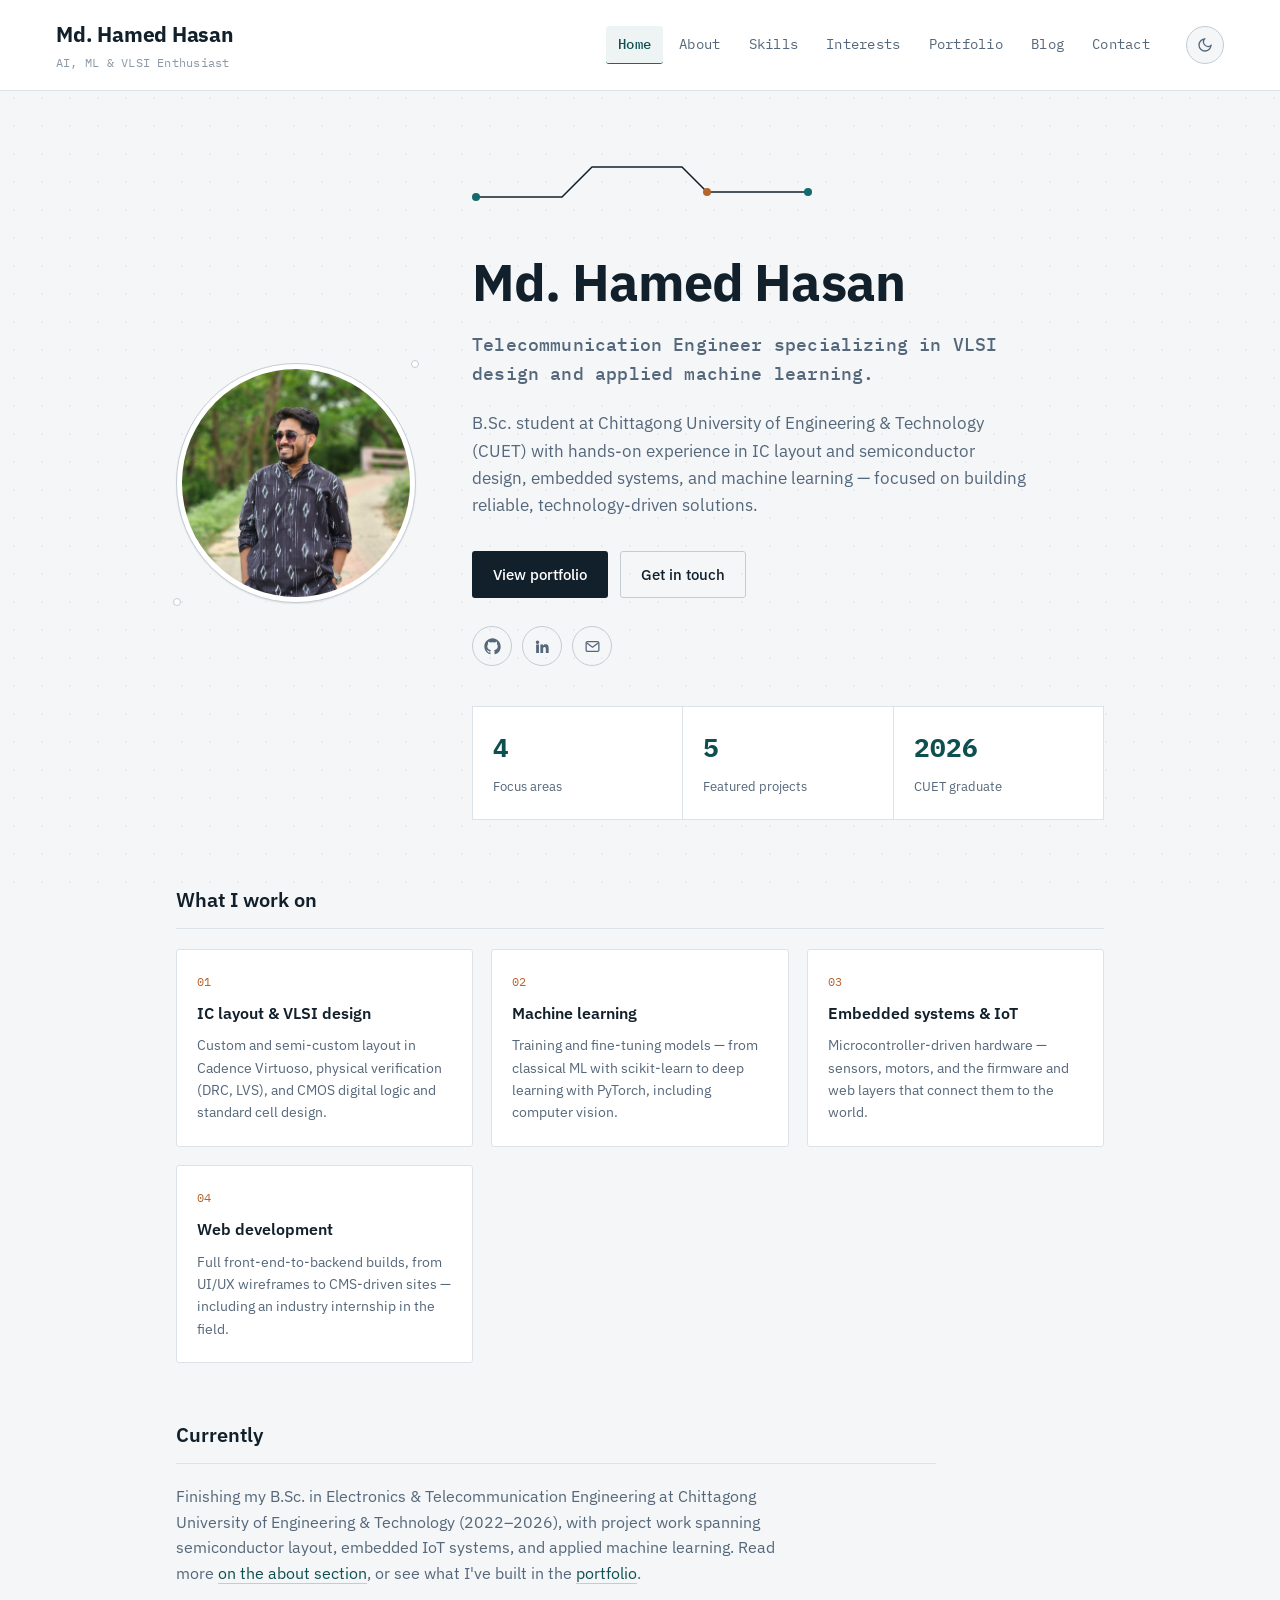
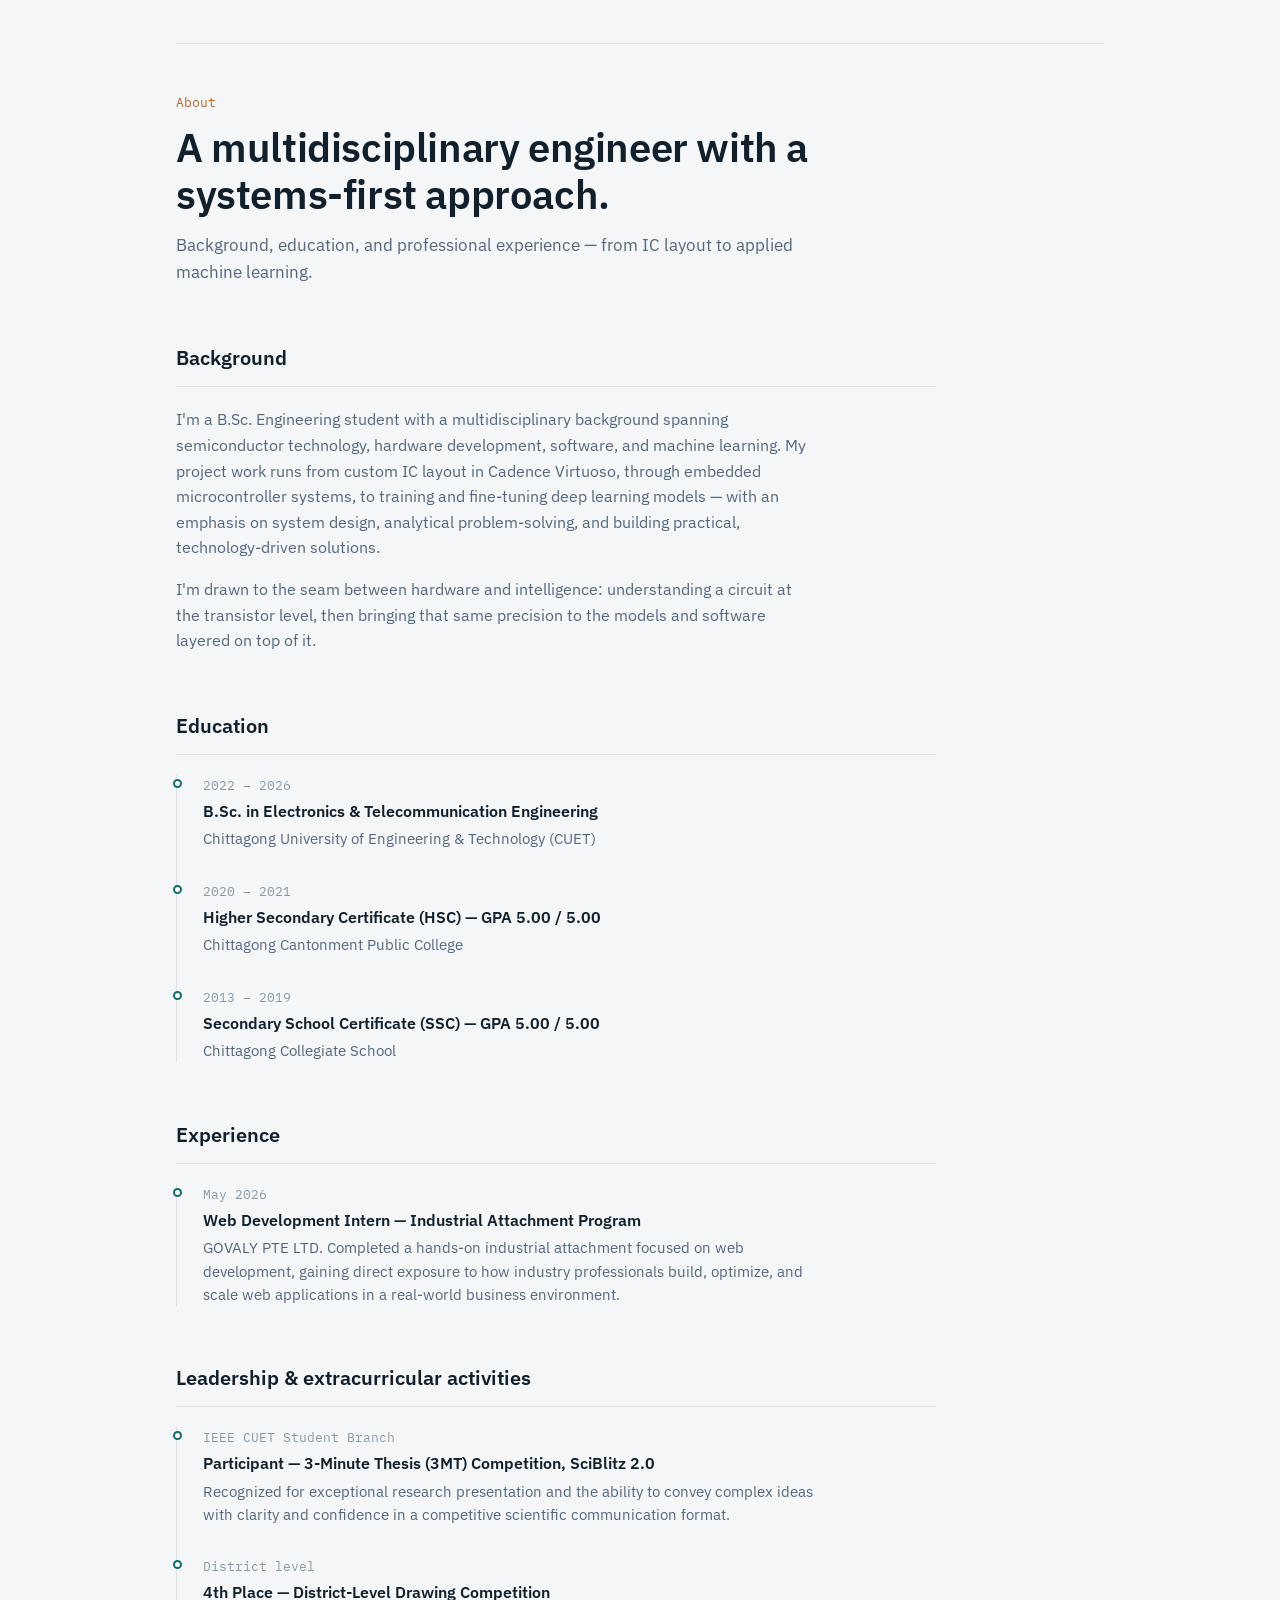
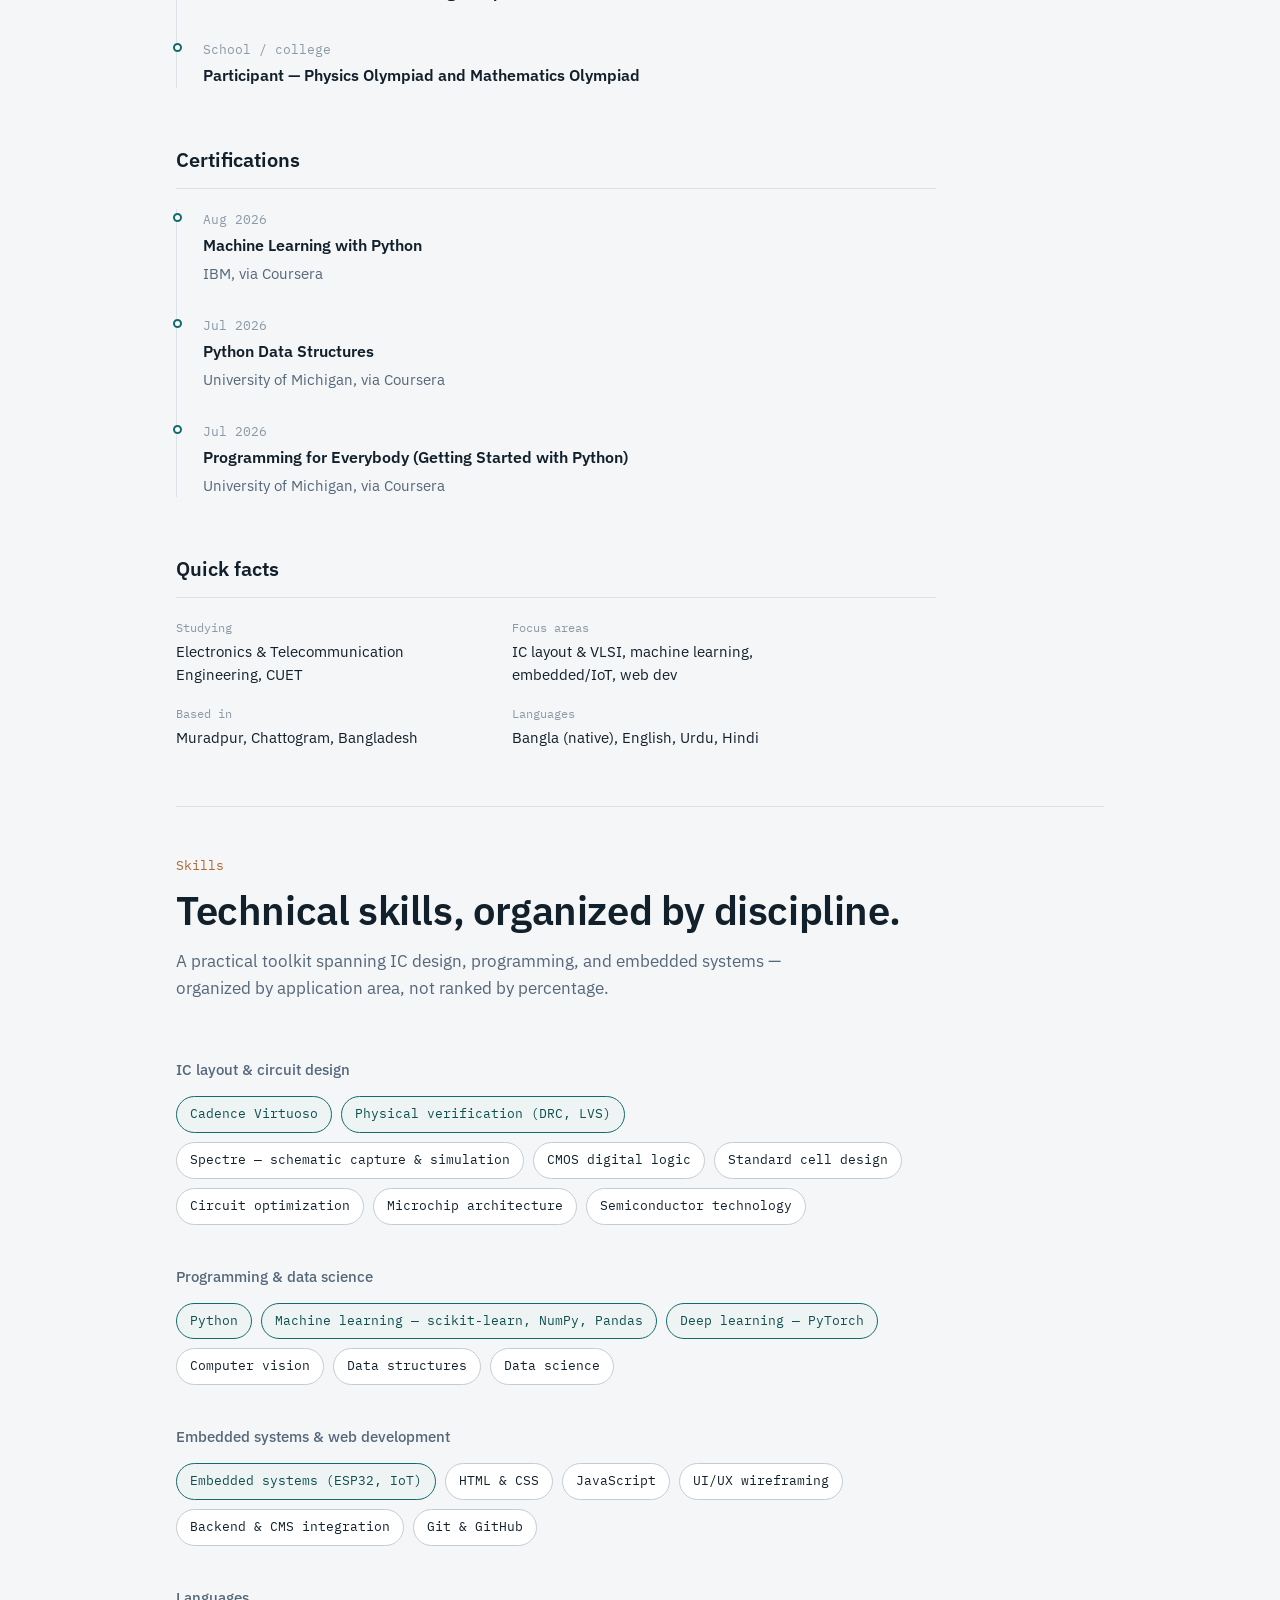
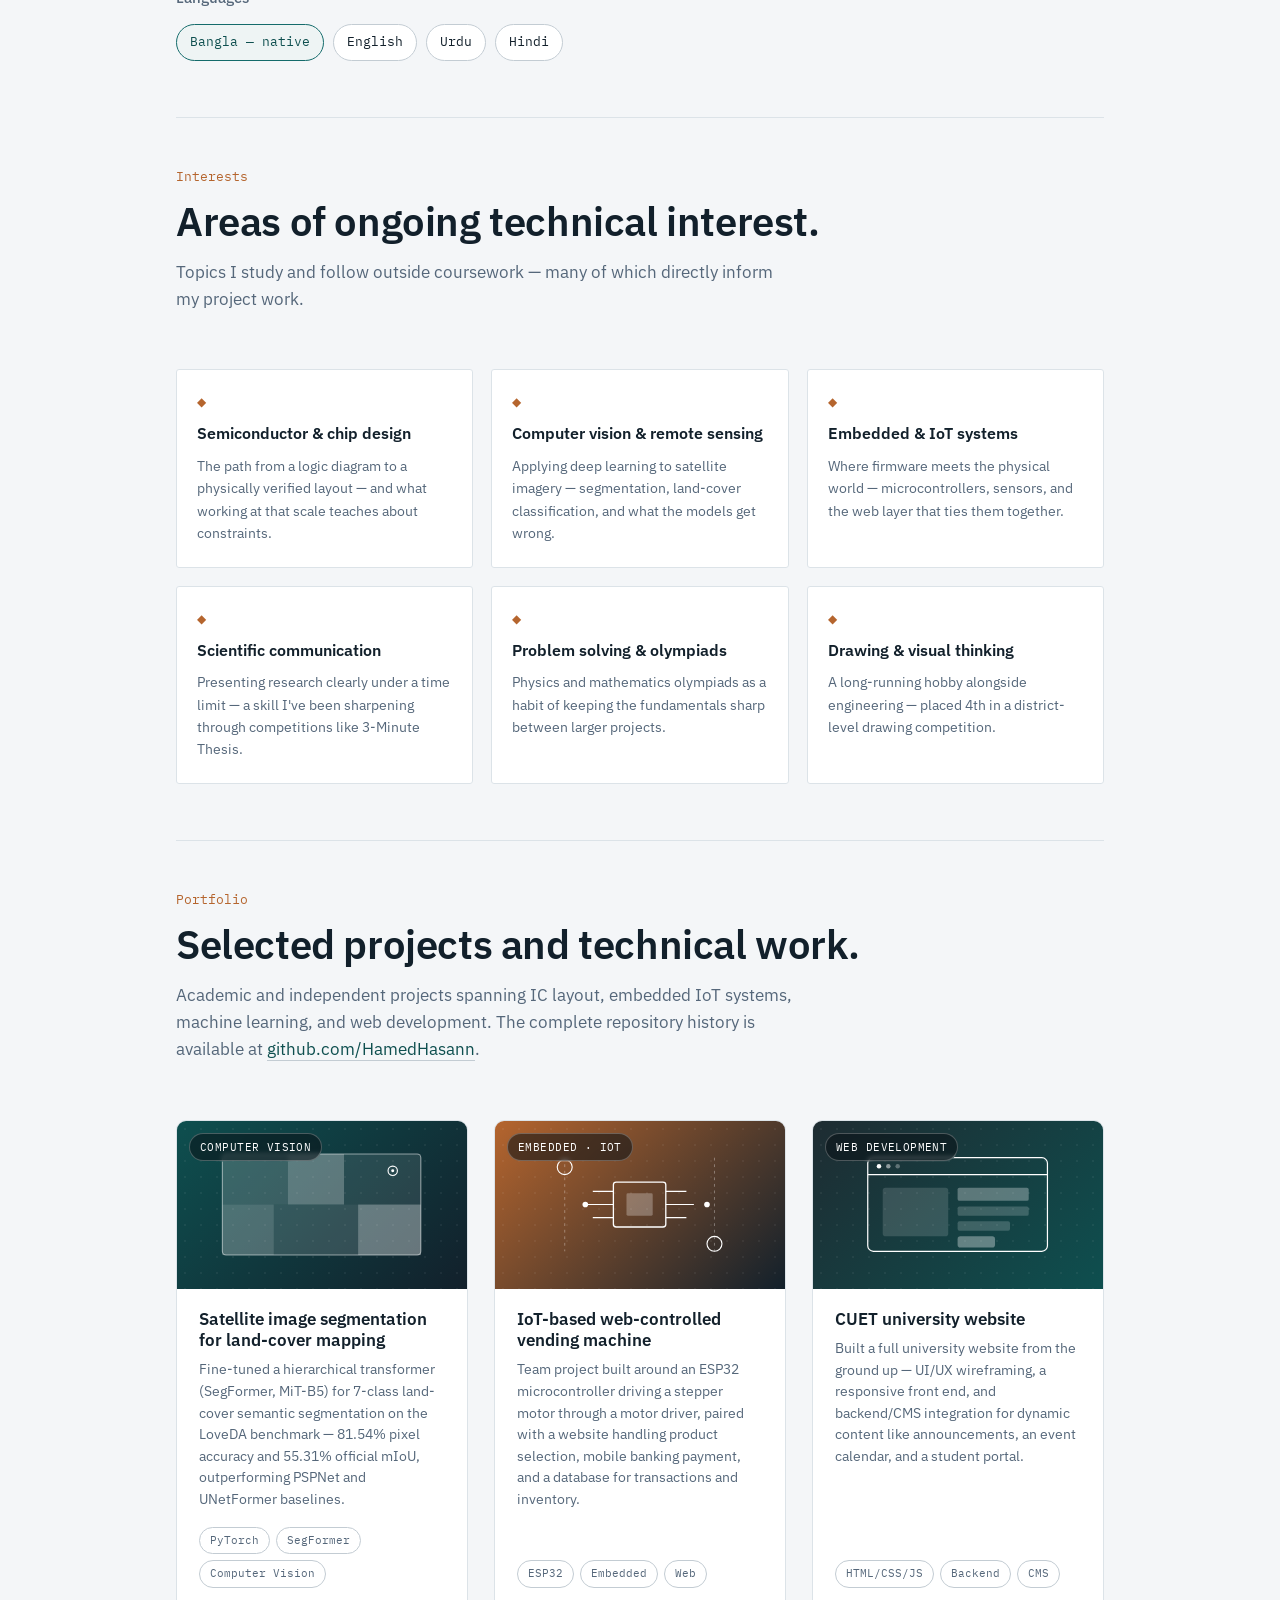
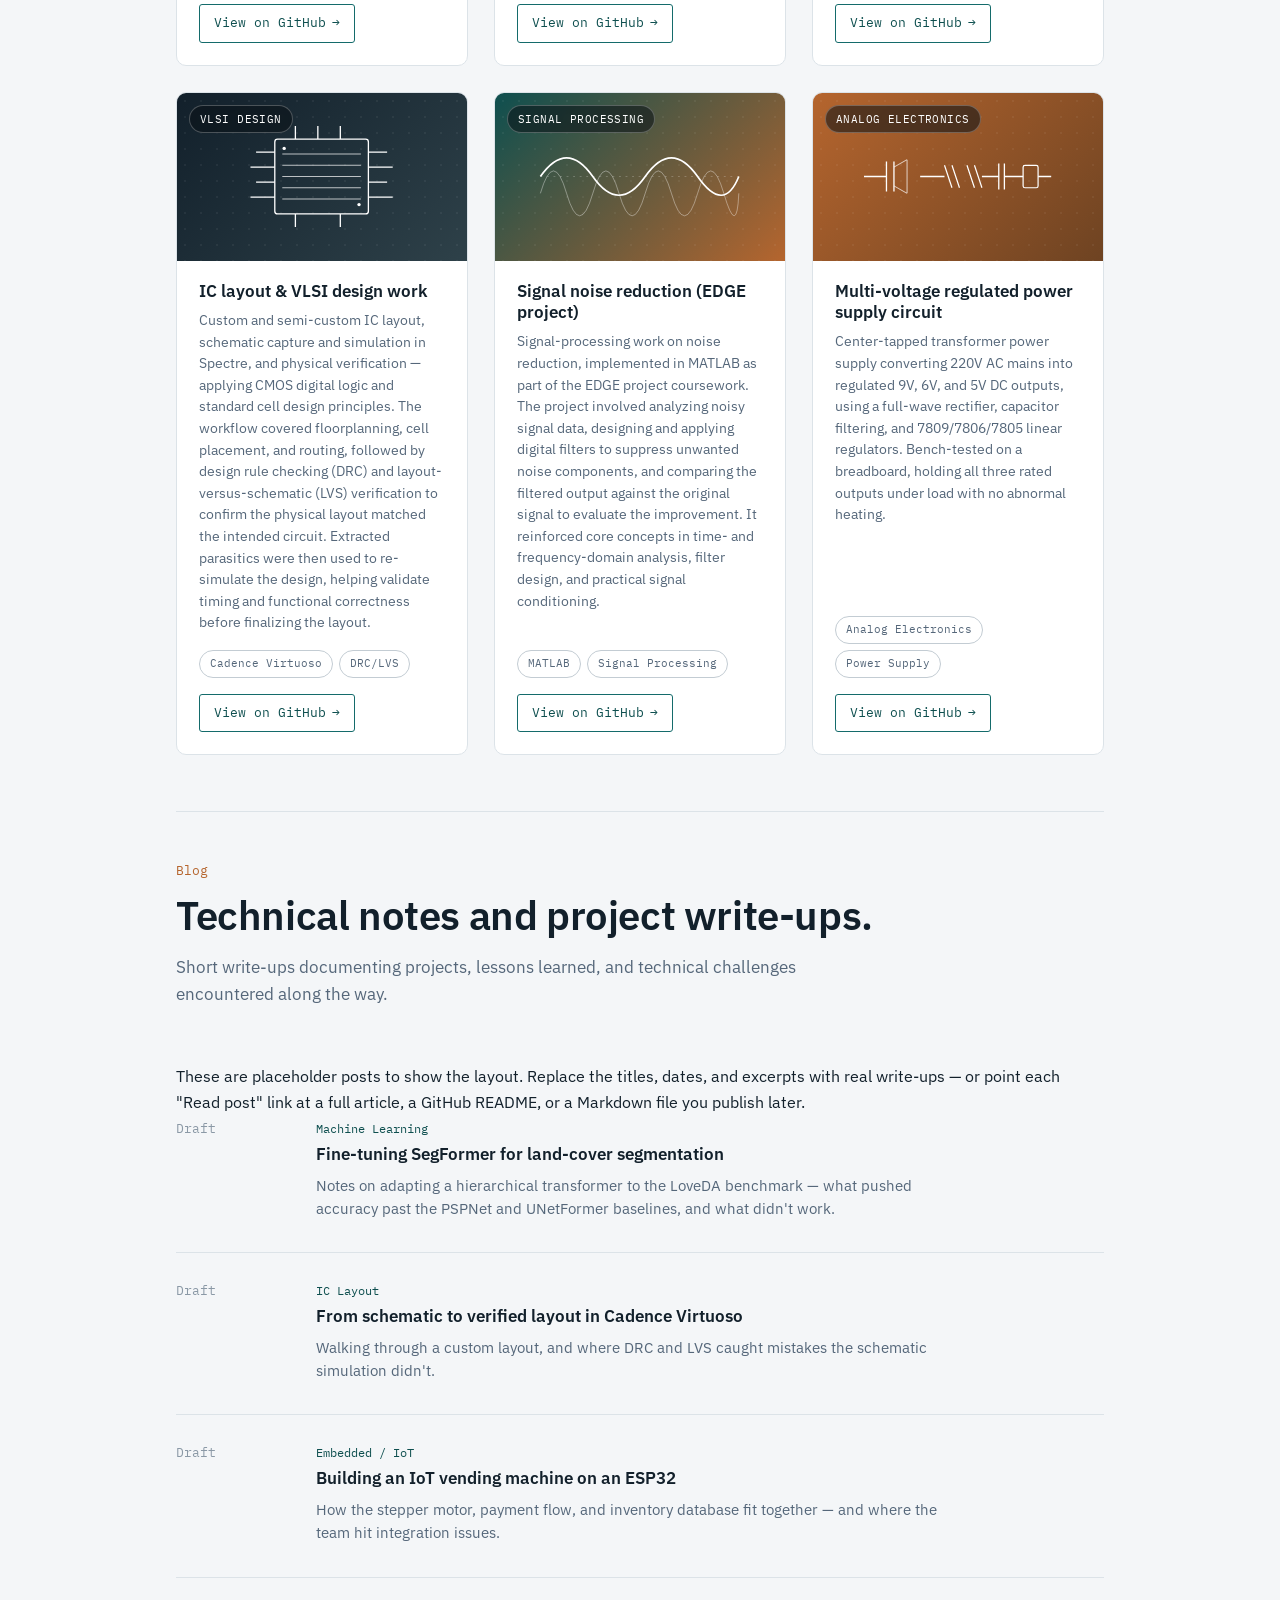
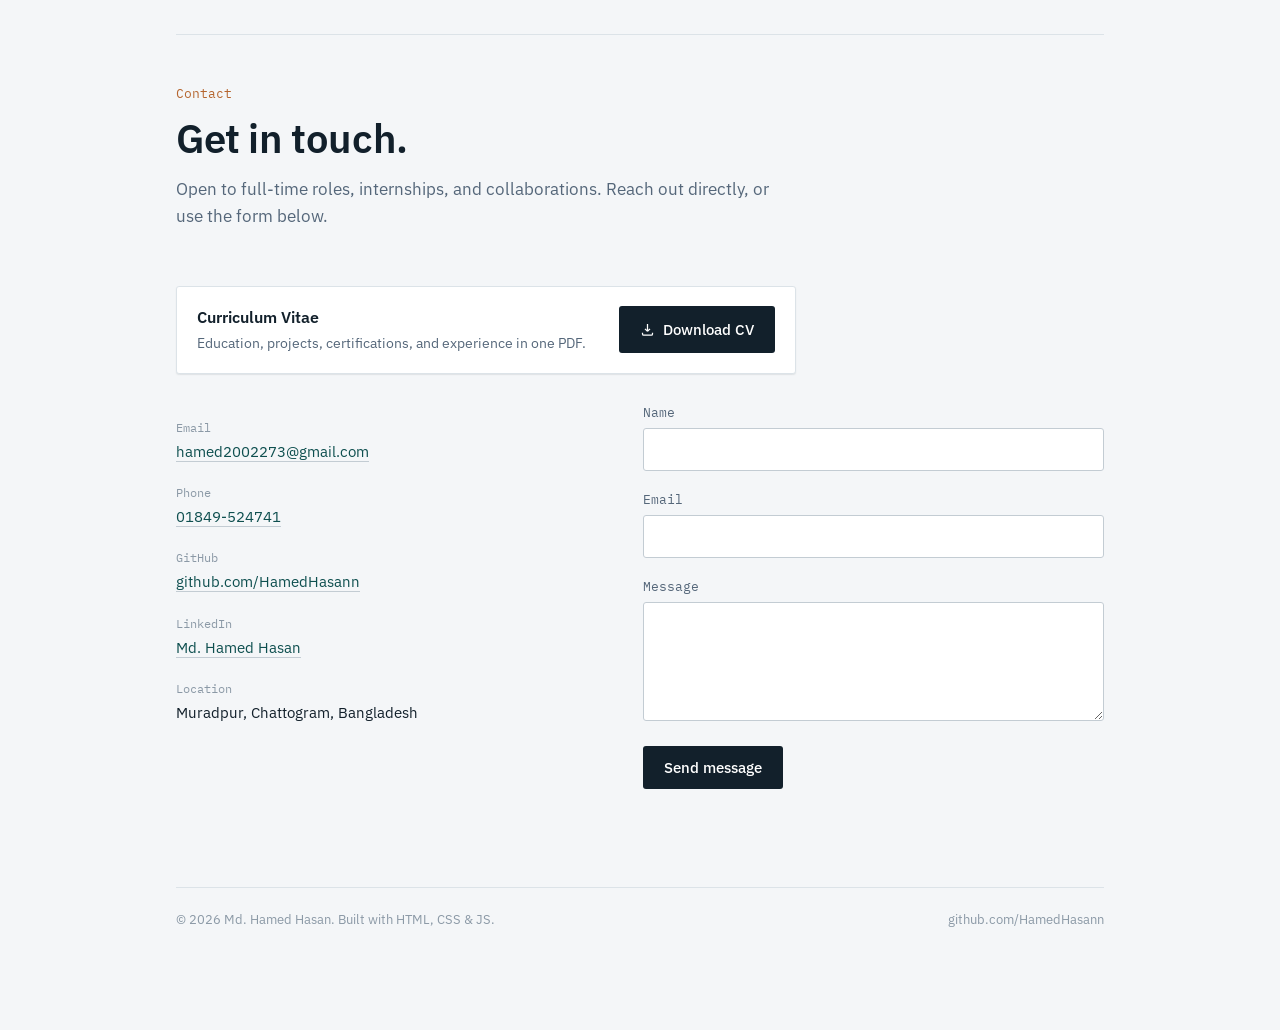
==== commit 818620e9: "Update index.html" ====
--- a/index.html
+++ b/index.html
@@ -542,7 +542,6 @@
               <div class="project-tags">
                 <span>Analog Electronics</span>
                 <span>Power Supply</span>
-                <span>IEEE-format Report</span>
               </div>
               <a class="project-link" href="https://github.com/HamedHasann/Multi-voltage-regulated-power-supply-circuit/blob/main/ETE_300%20Project%20Report.pdf" target="_blank" rel="noopener">View on GitHub <span aria-hidden="true">→</span></a>
             </div>
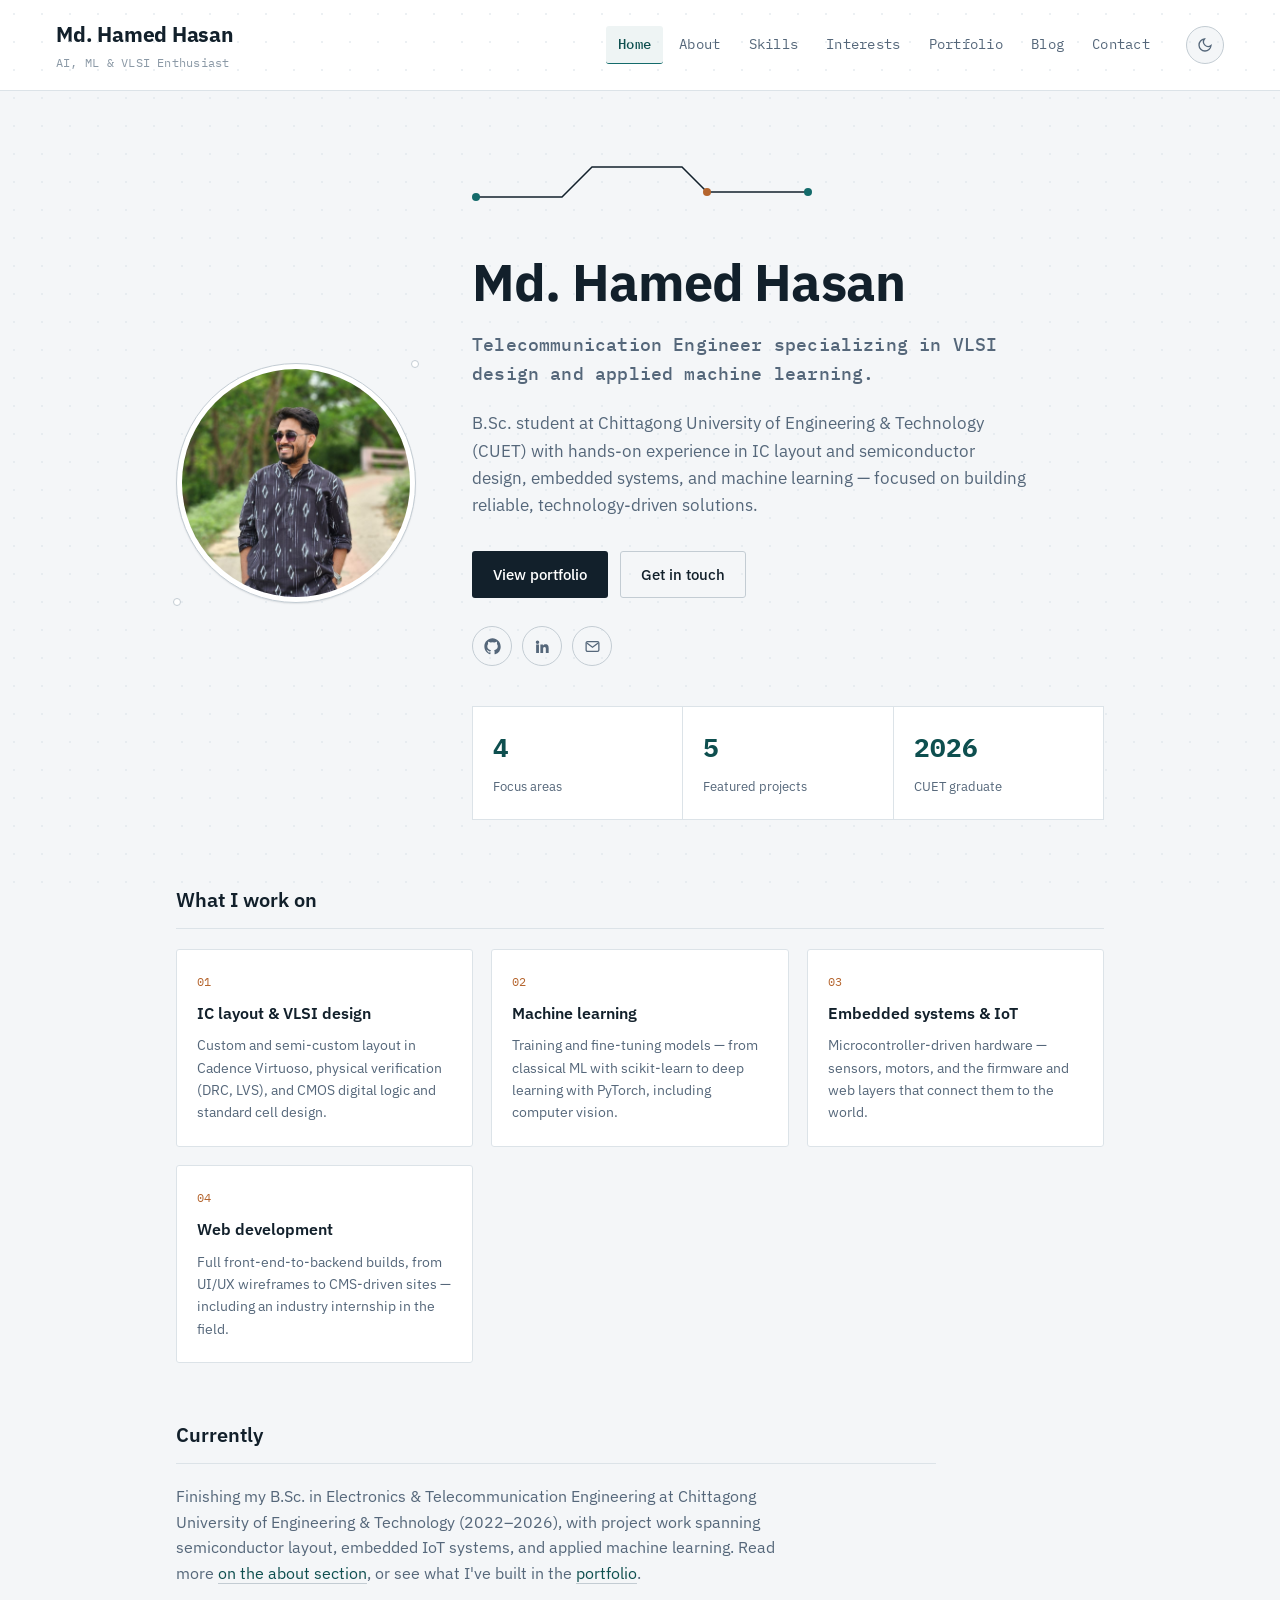
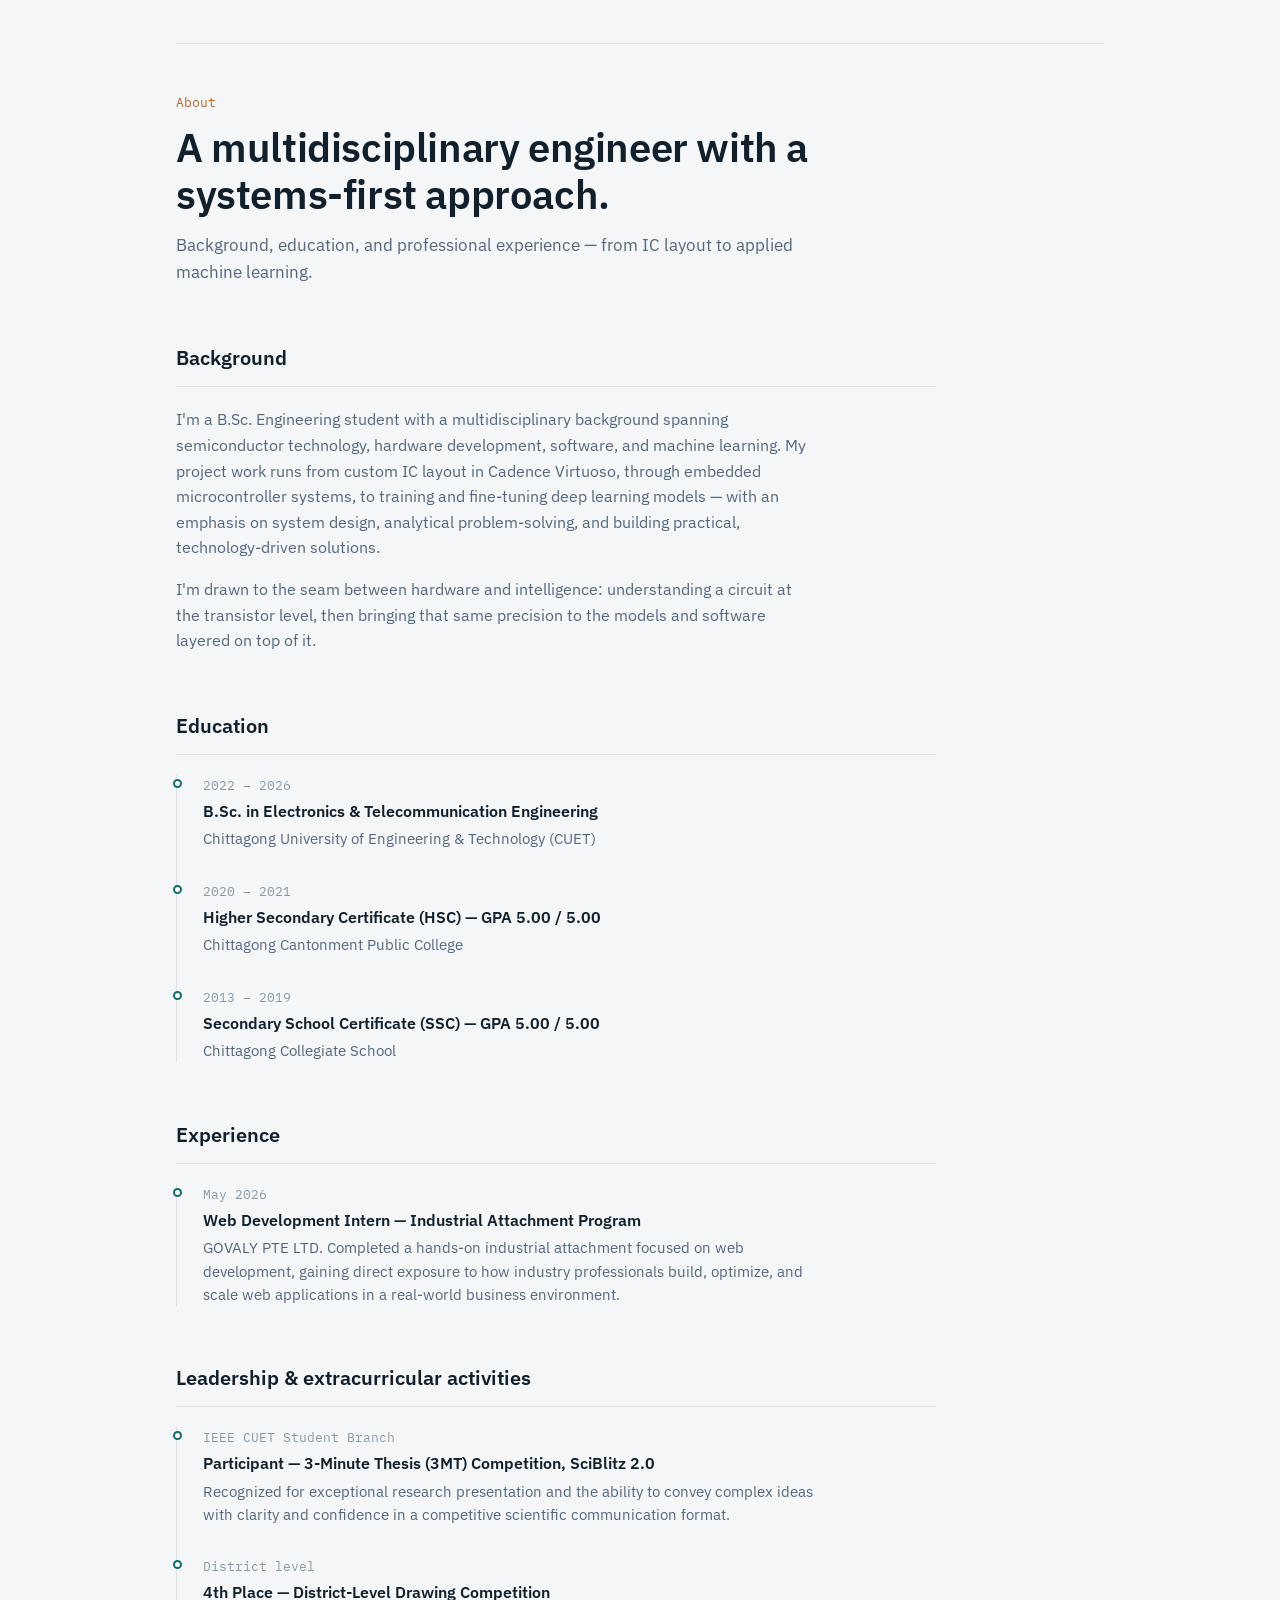
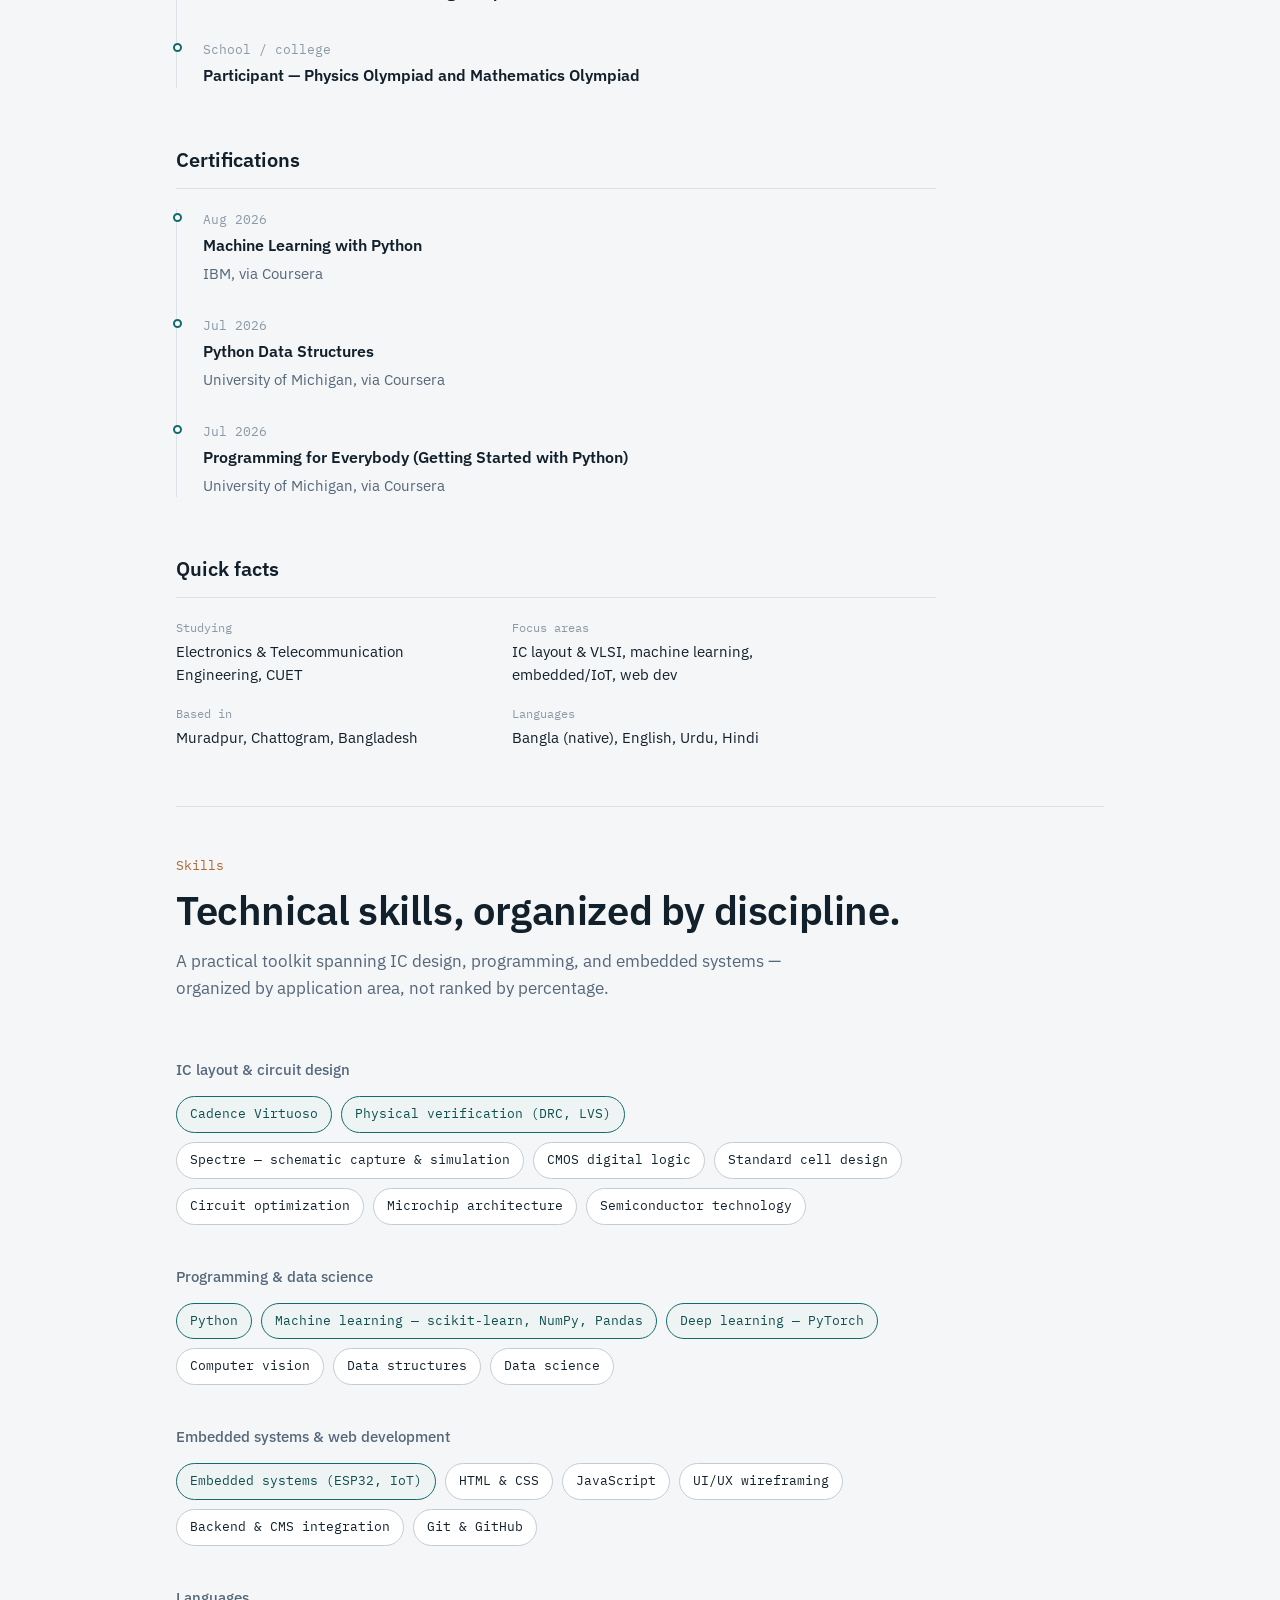
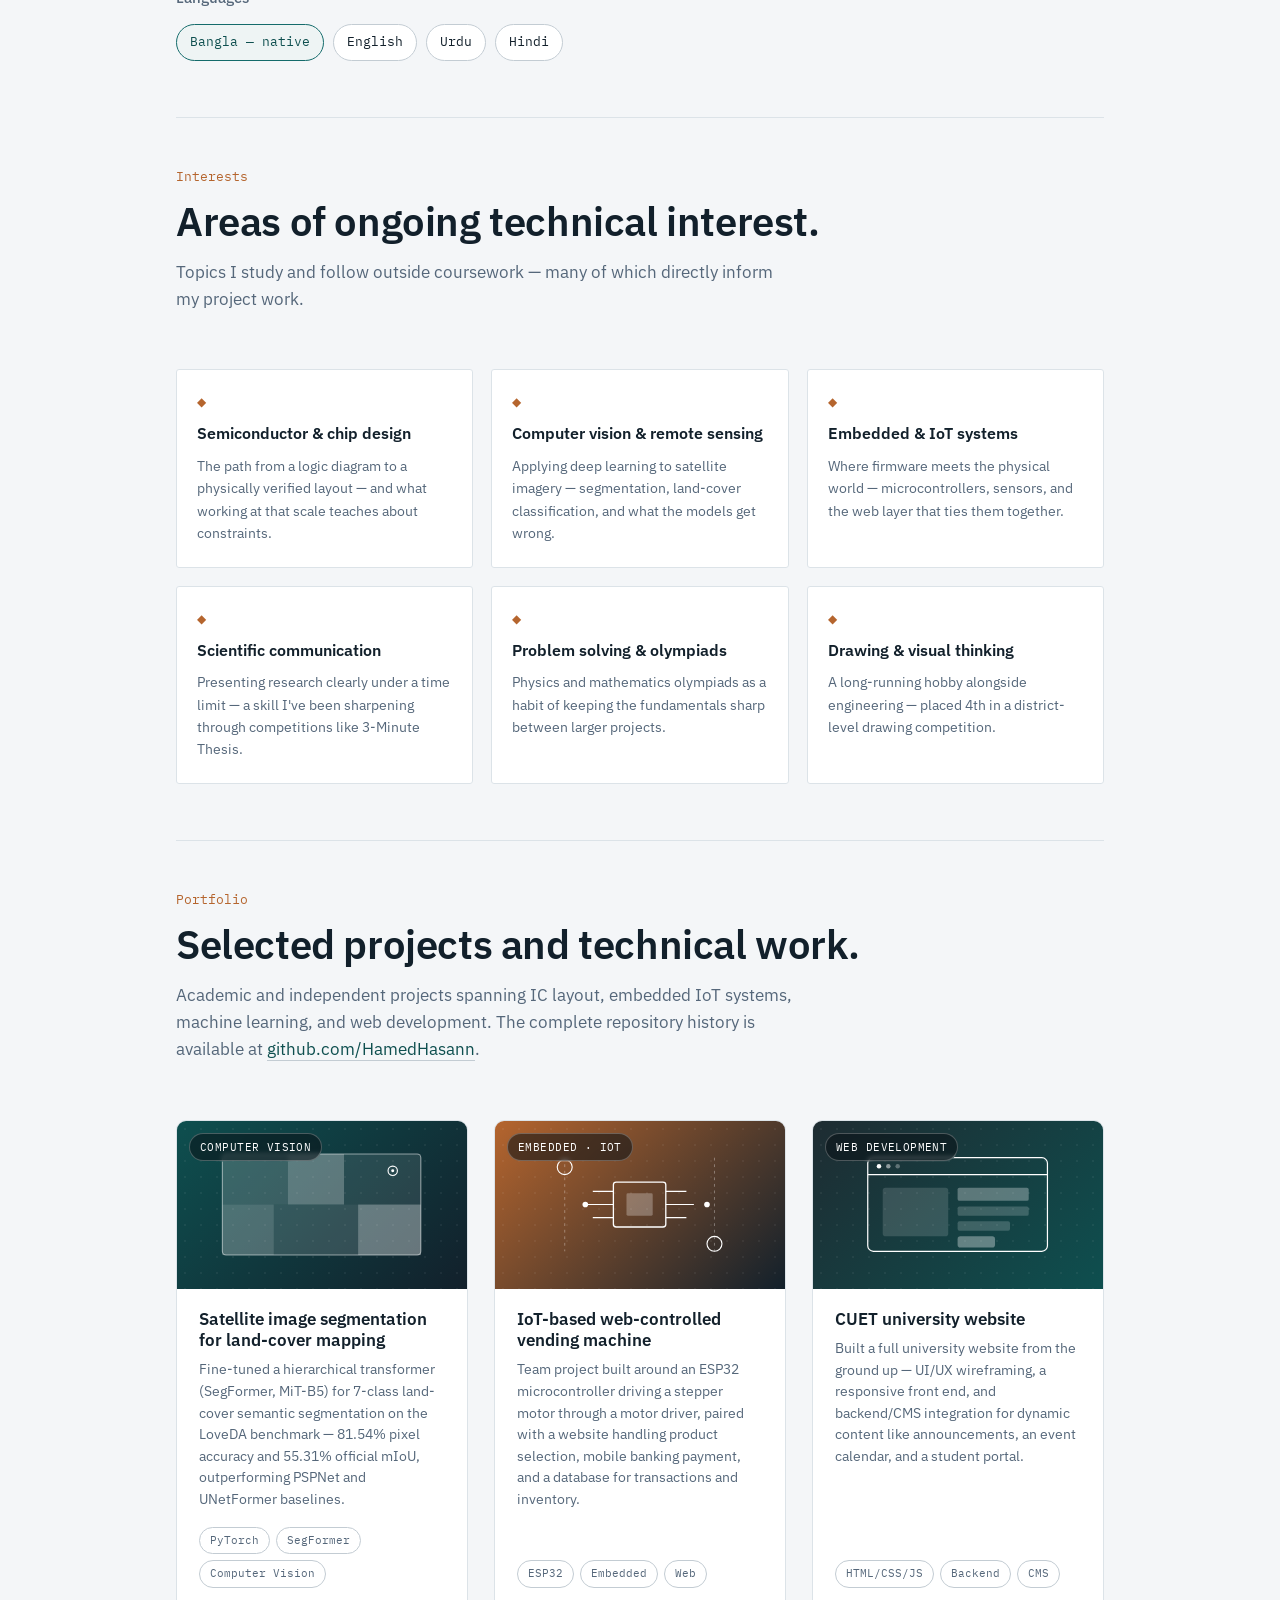
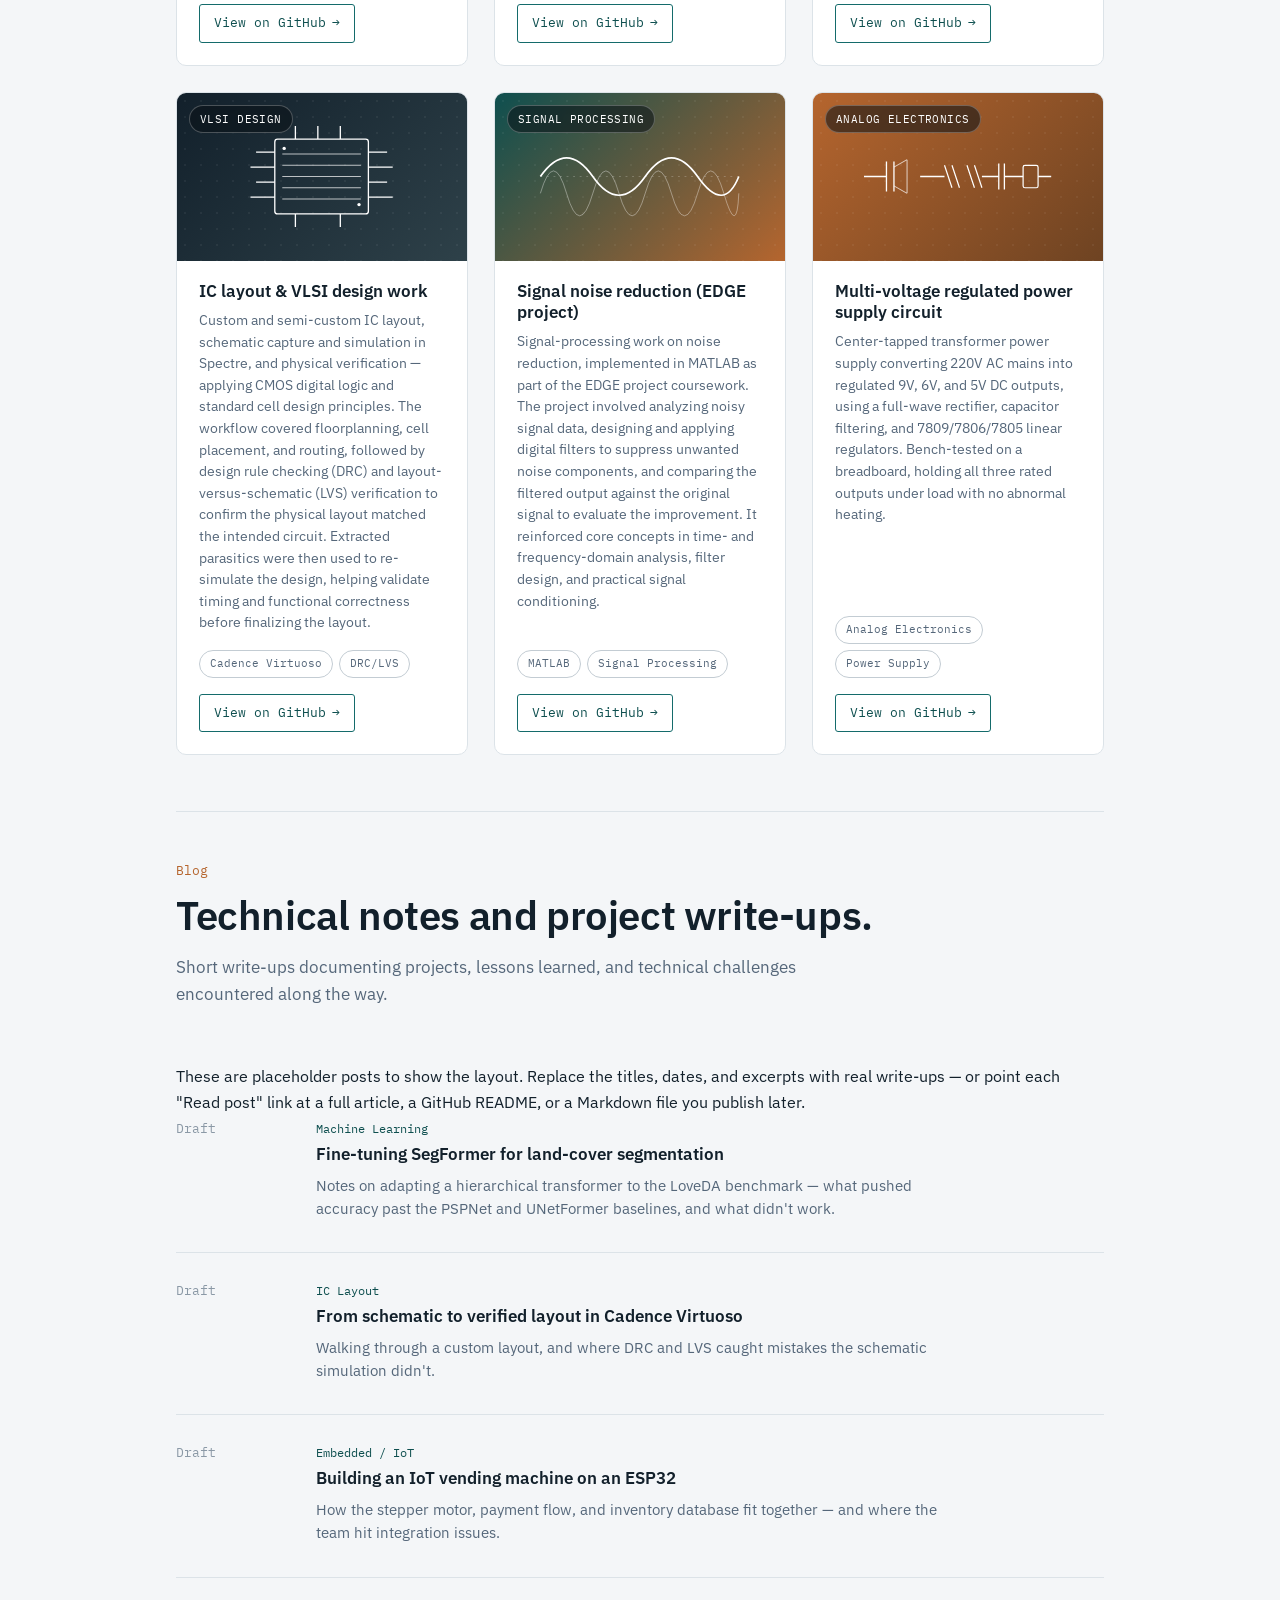
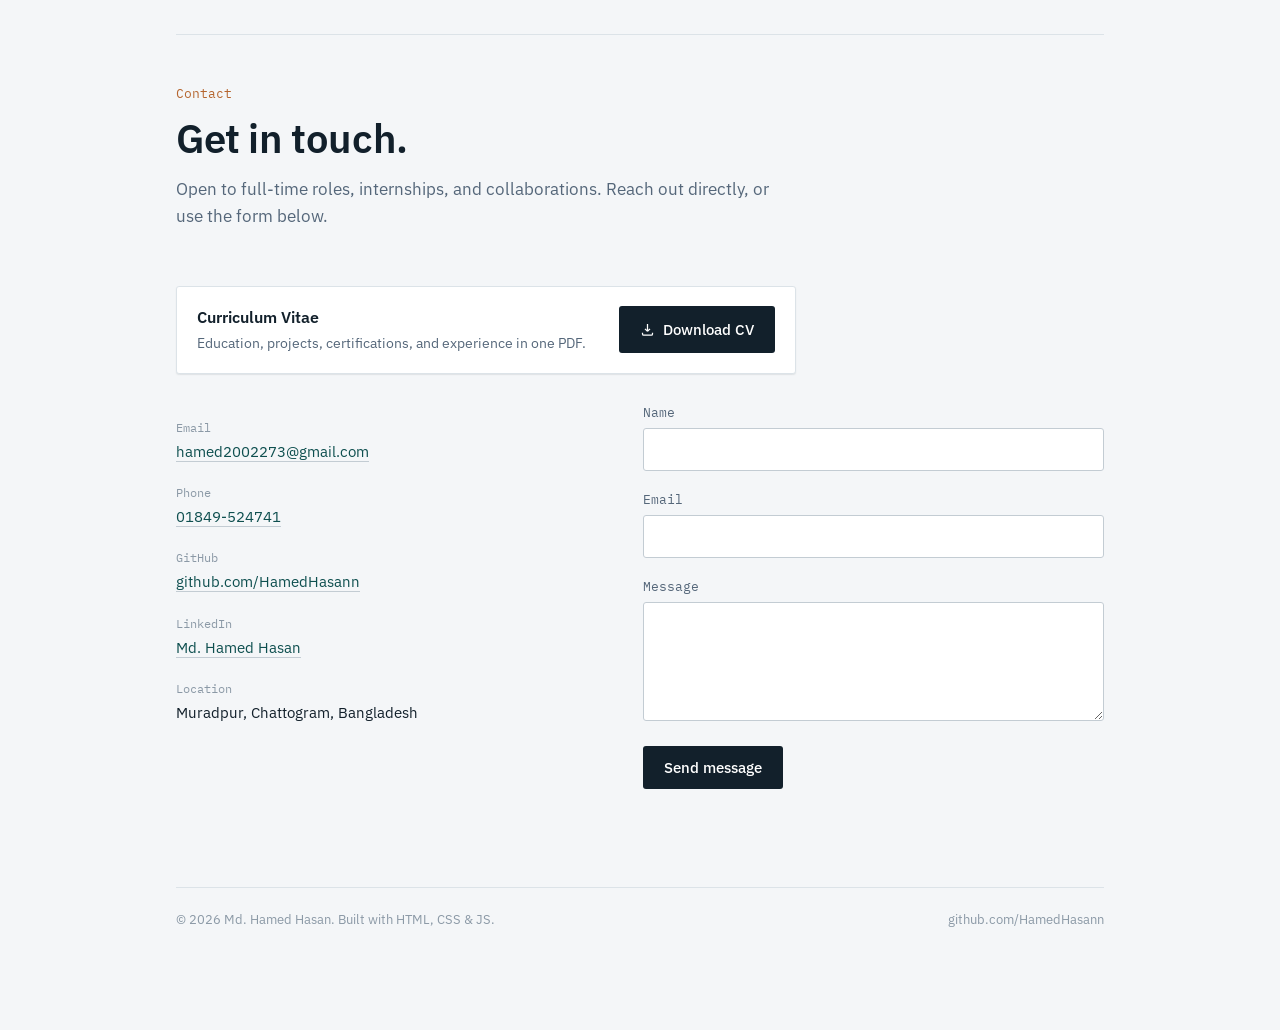
==== commit 0f345e49: "Update index.html" ====
--- a/style.css
+++ b/style.css
@@ -119,11 +119,13 @@
   padding-top: 48px;
 }
 
-.topbar {
-  display: flex;
+.site-header-wrap {
   position: sticky;
   top: 0;
   z-index: 20;
+}
+.topbar {
+  display: flex;
   background: var(--surface);
   border-bottom: 1px solid var(--line);
   padding: 18px 56px;
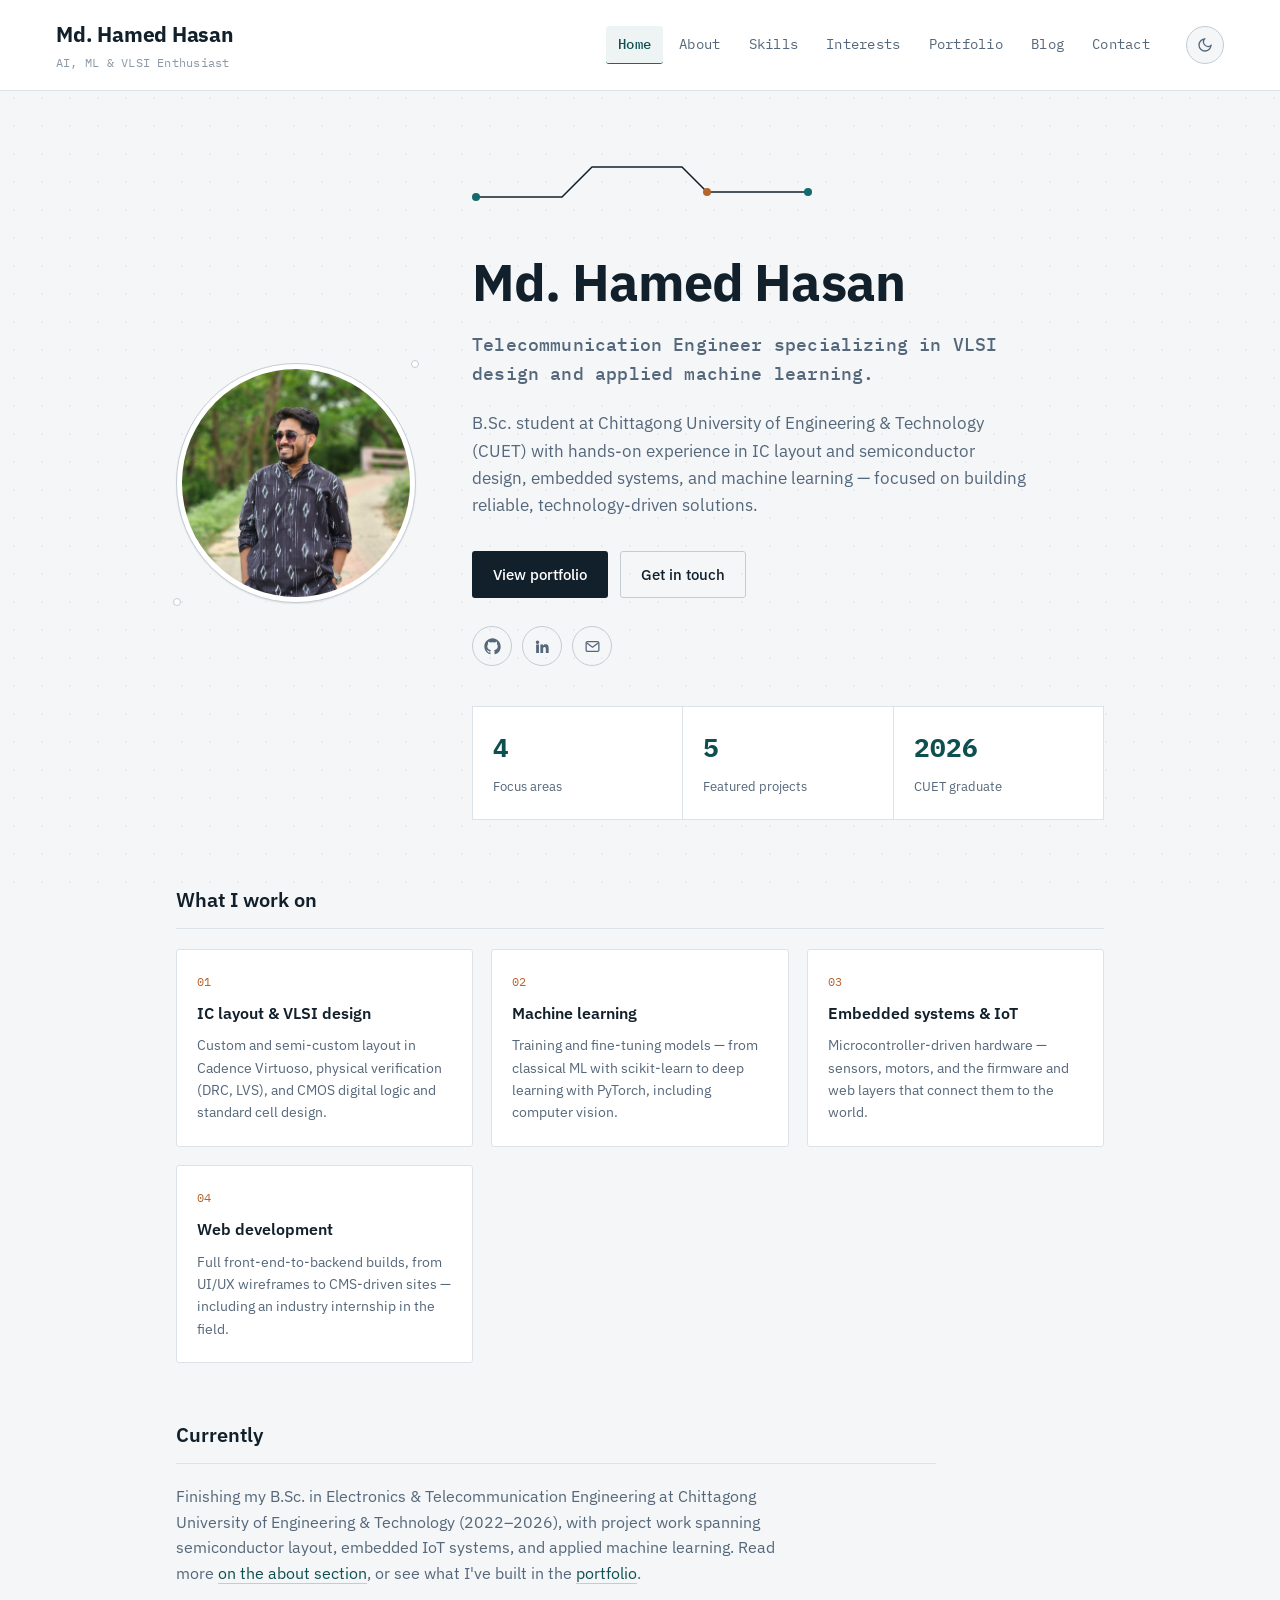
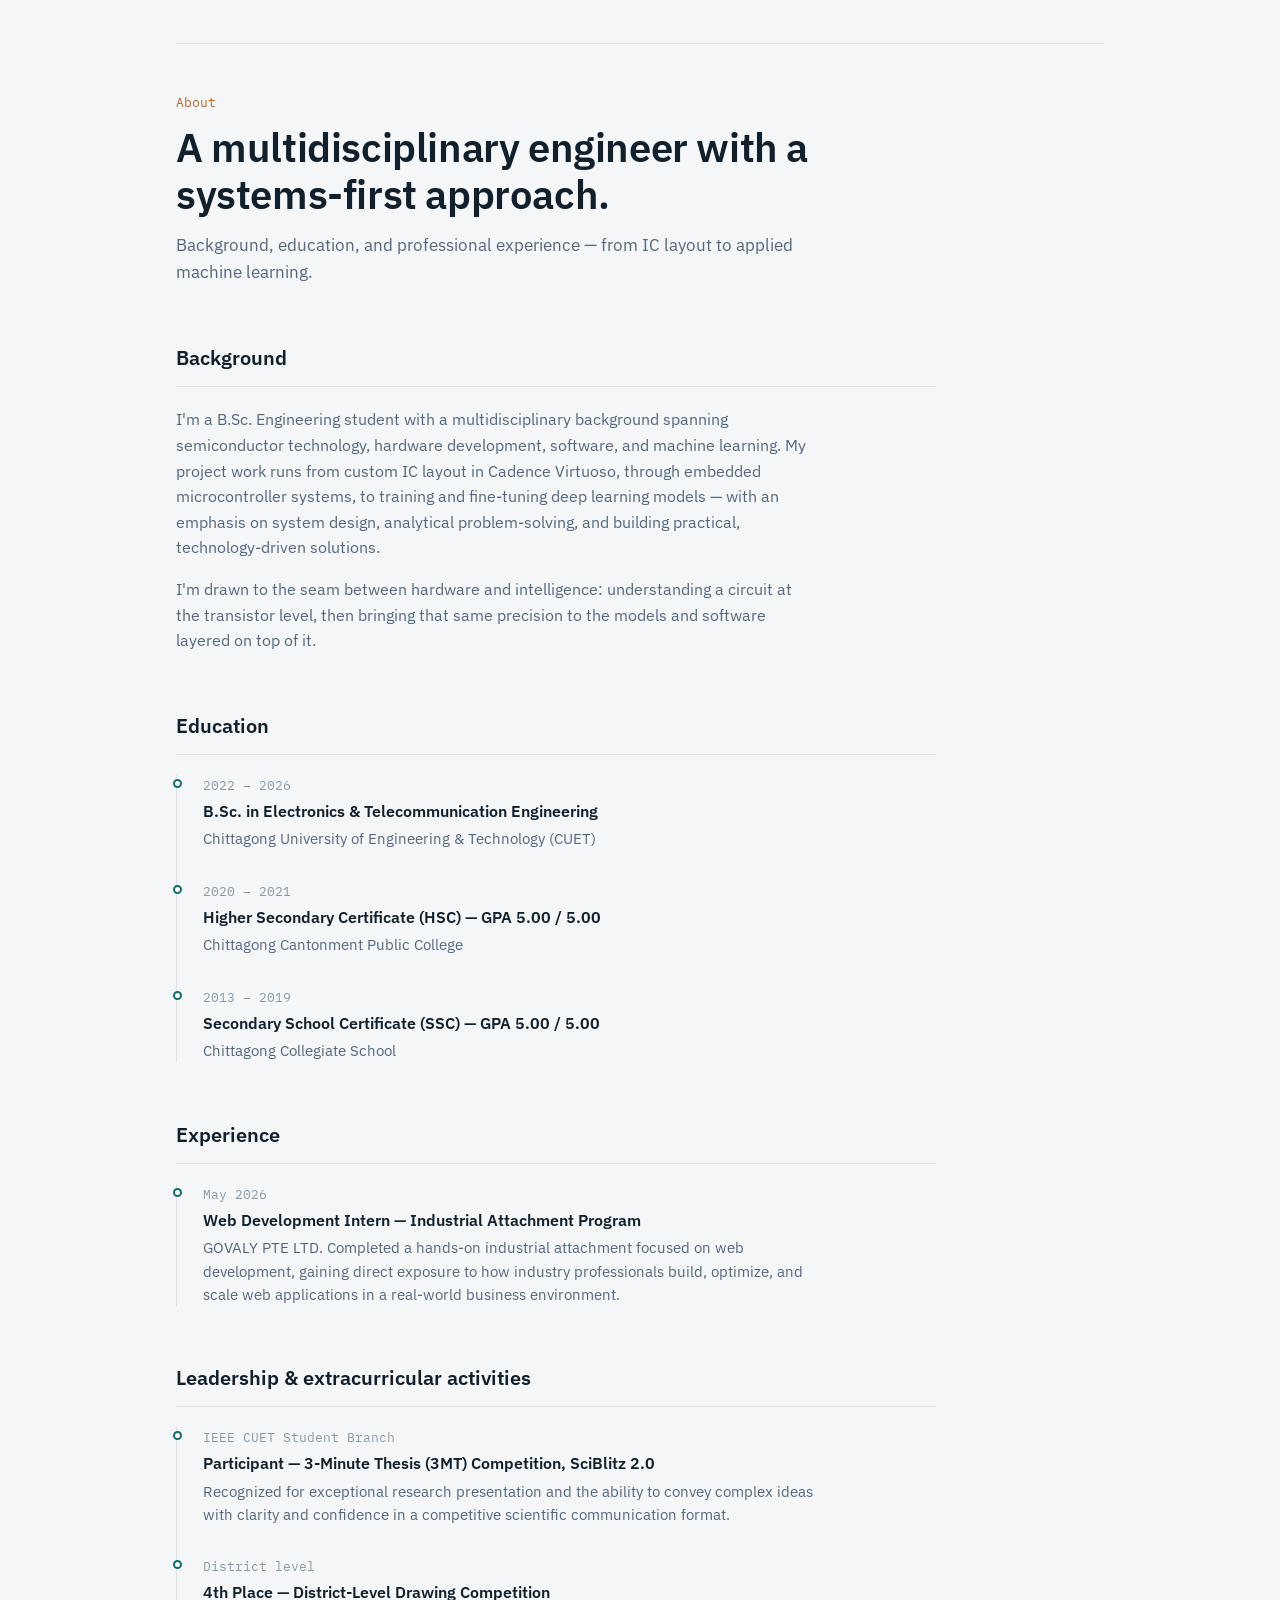
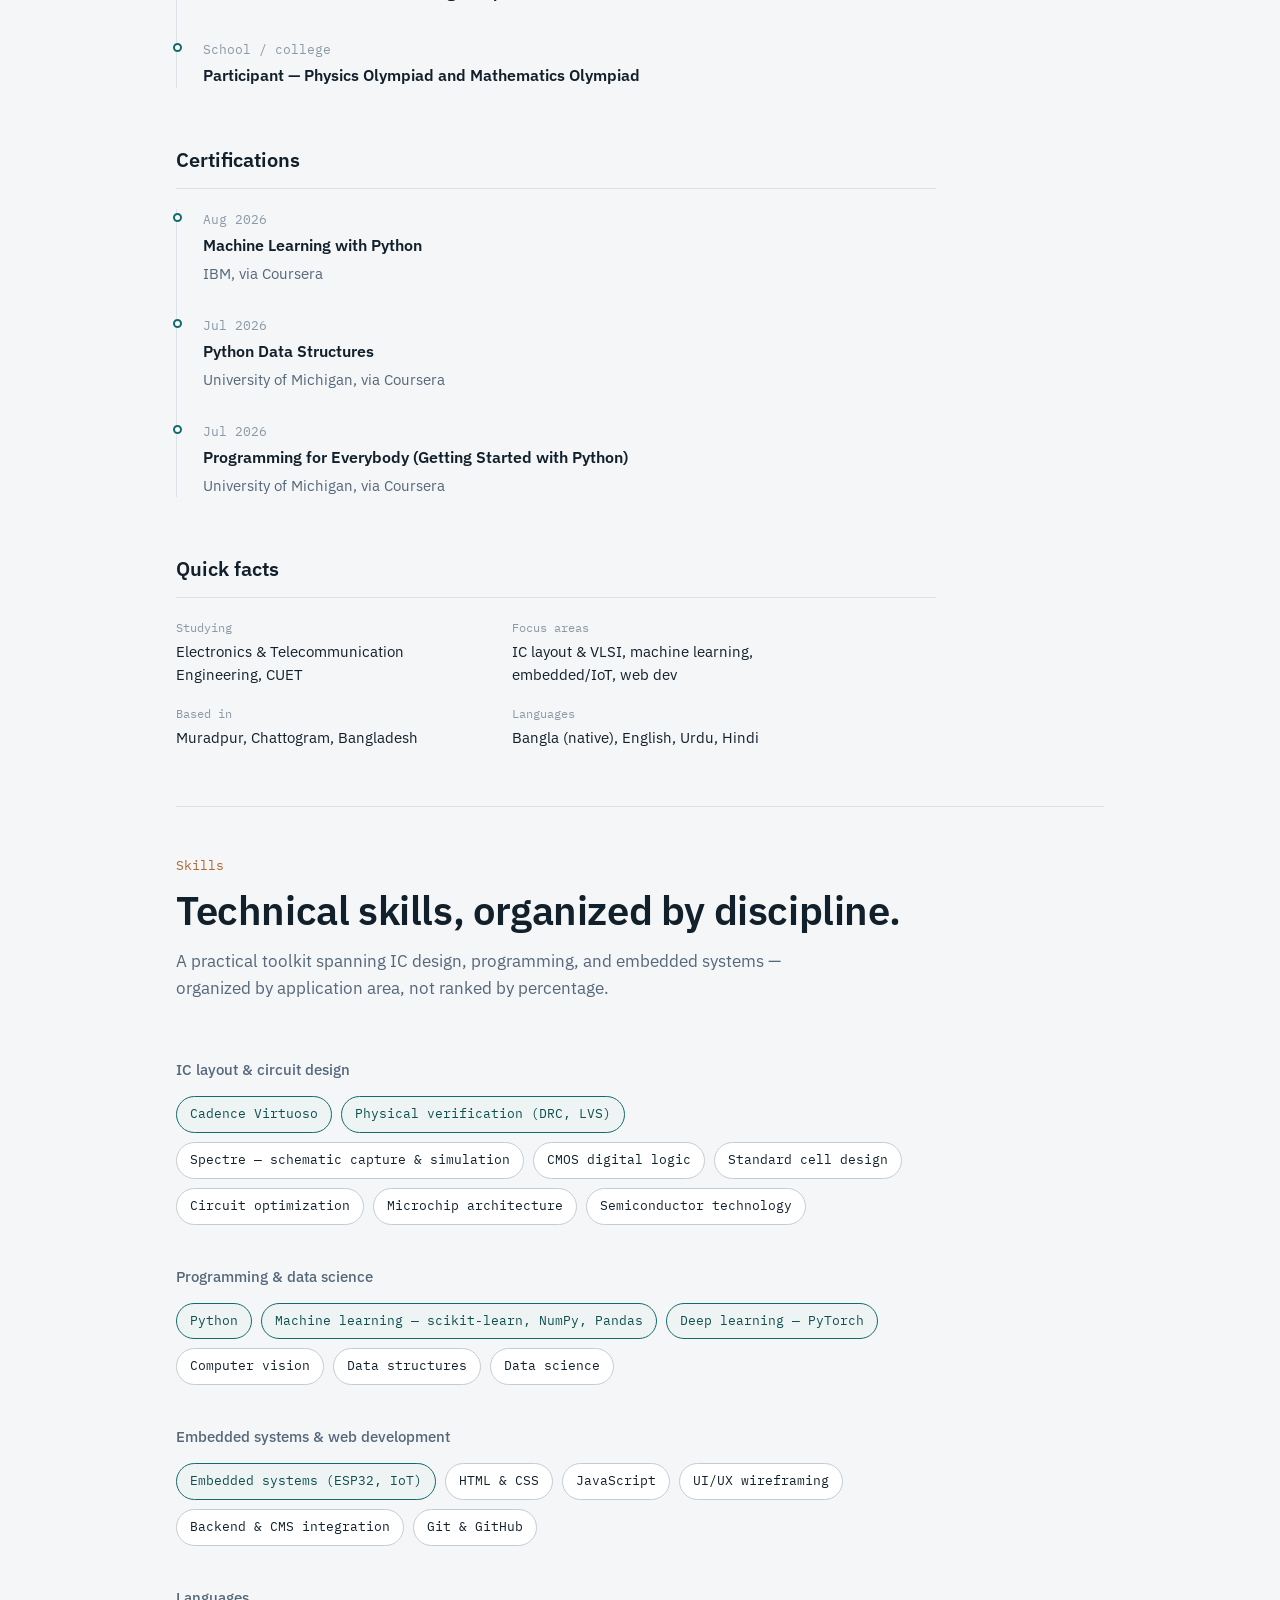
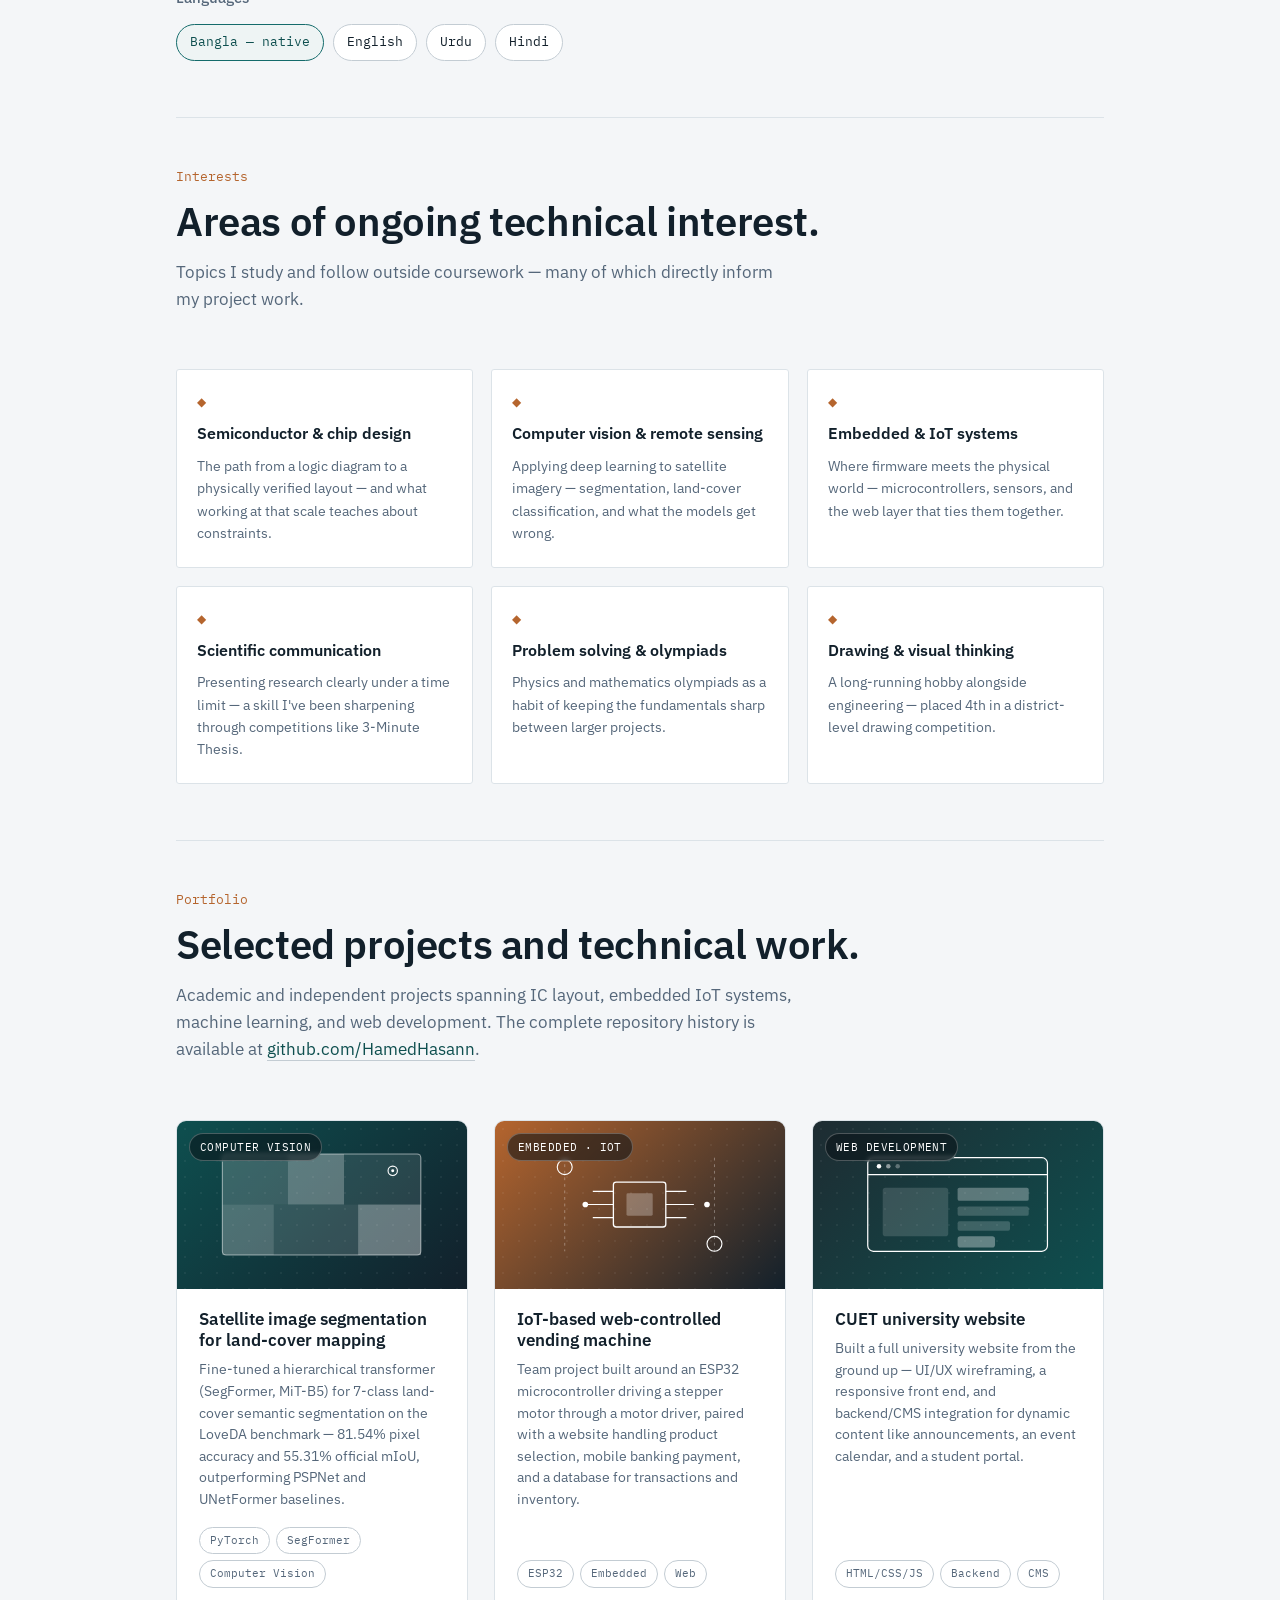
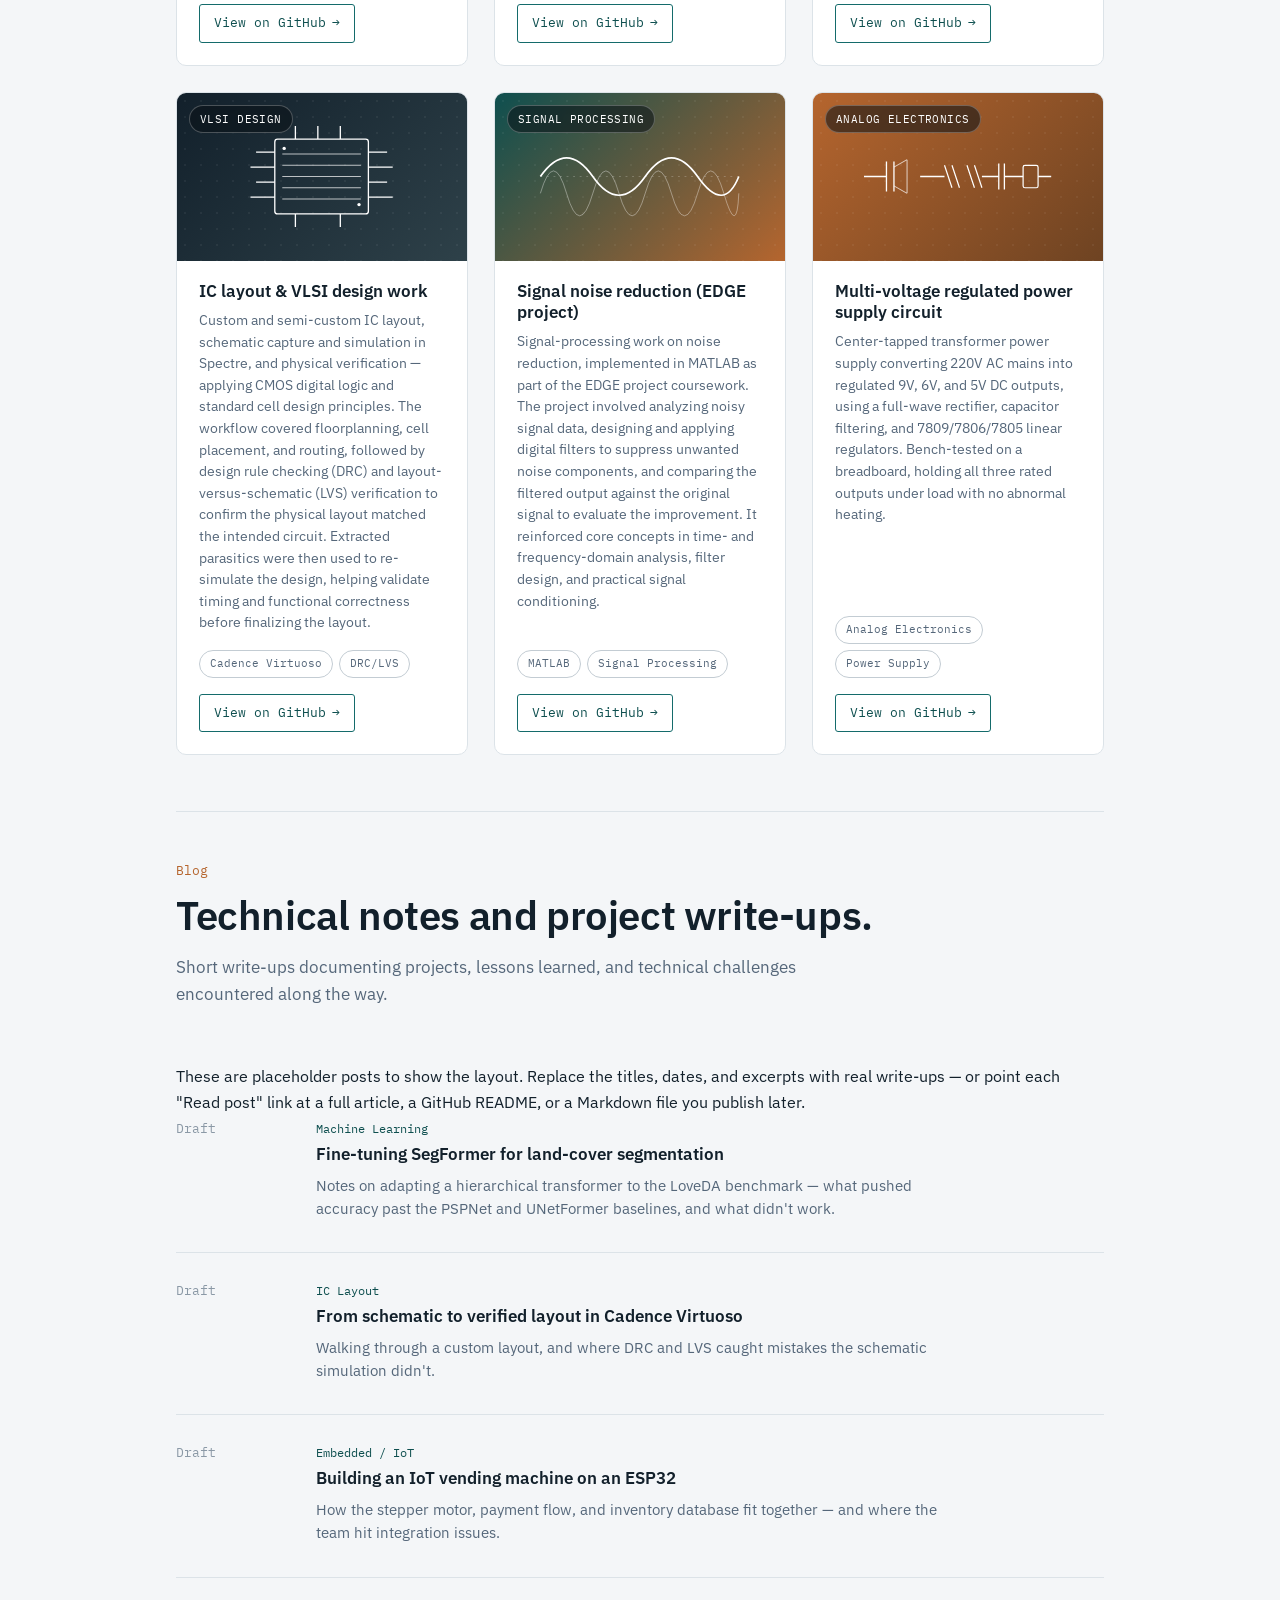
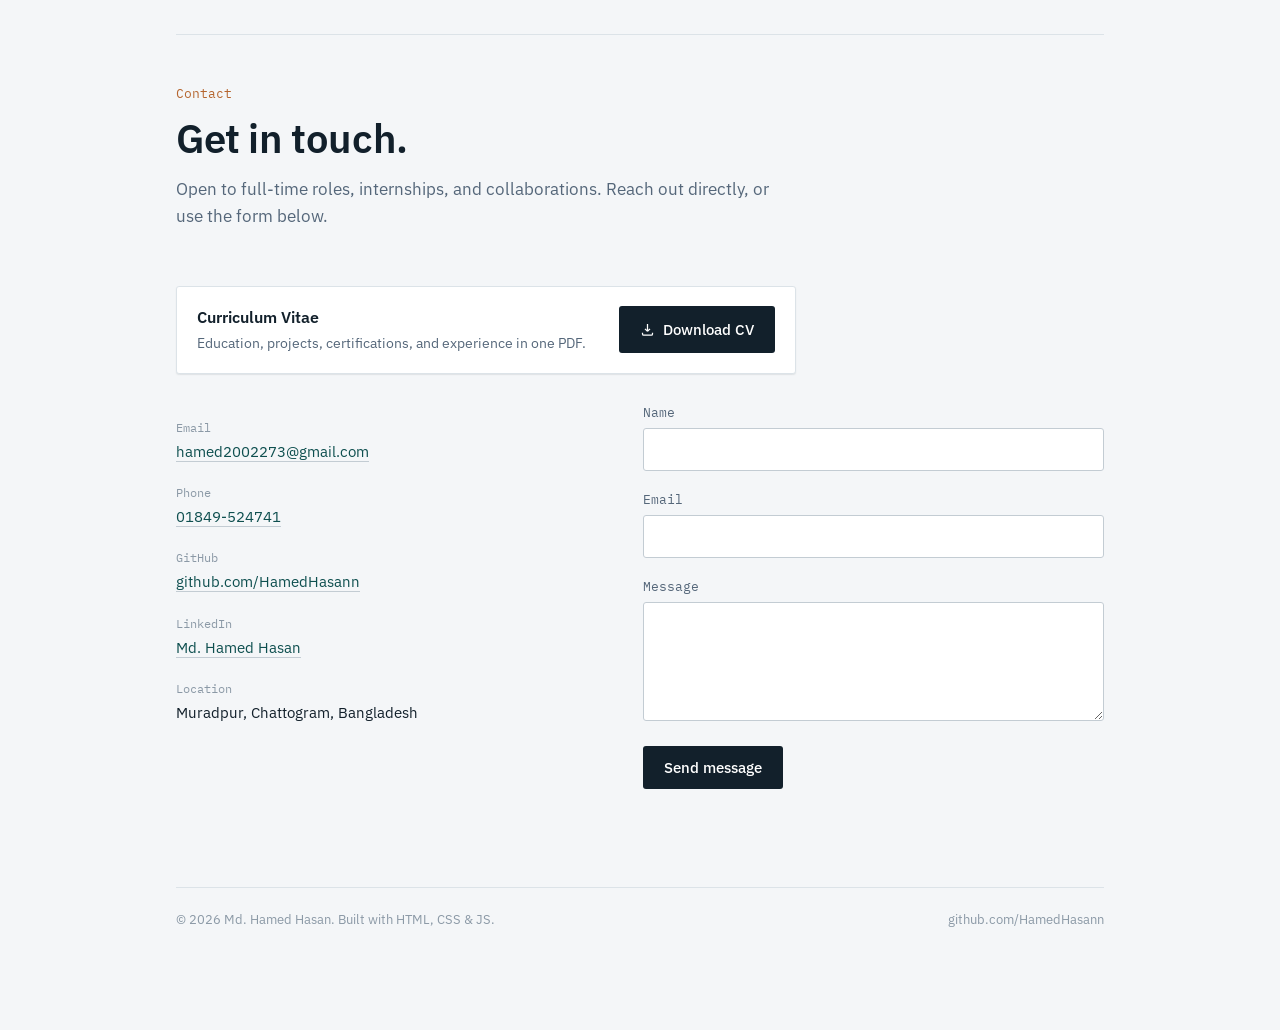
==== commit 357bde51: "Update index.html" ====
--- a/index.html
+++ b/index.html
@@ -33,6 +33,7 @@
 <div class="grid-texture" aria-hidden="true"></div>
 
 <!-- Top nav (all breakpoints) -->
+<div class="site-header-wrap">
 <header class="topbar">
   <a href="#home" class="topbar-brand">Md. Hamed Hasan<span>AI, ML &amp; VLSI Enthusiast</span></a>
 
@@ -76,6 +77,7 @@
     </a>
   </div>
 </nav>
+</div>
 
 <div class="shell">
   <!-- Main content -->
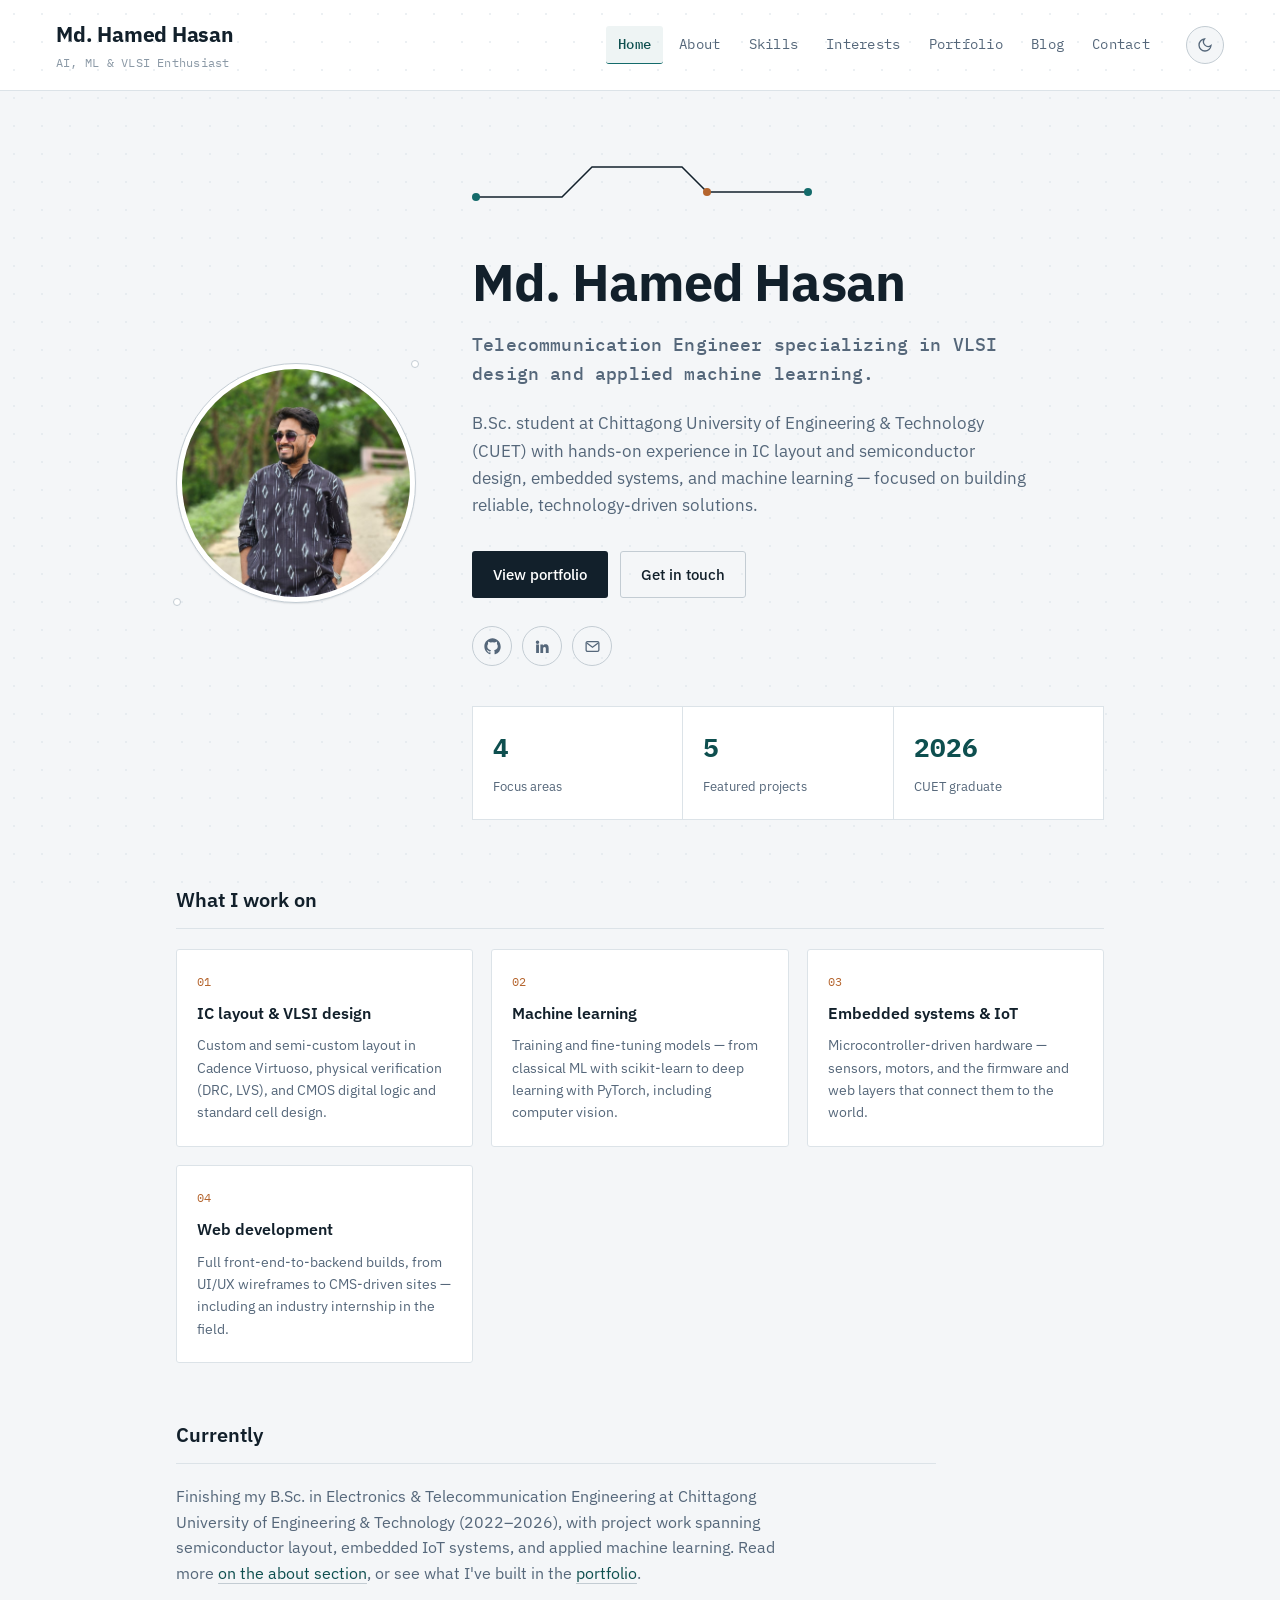
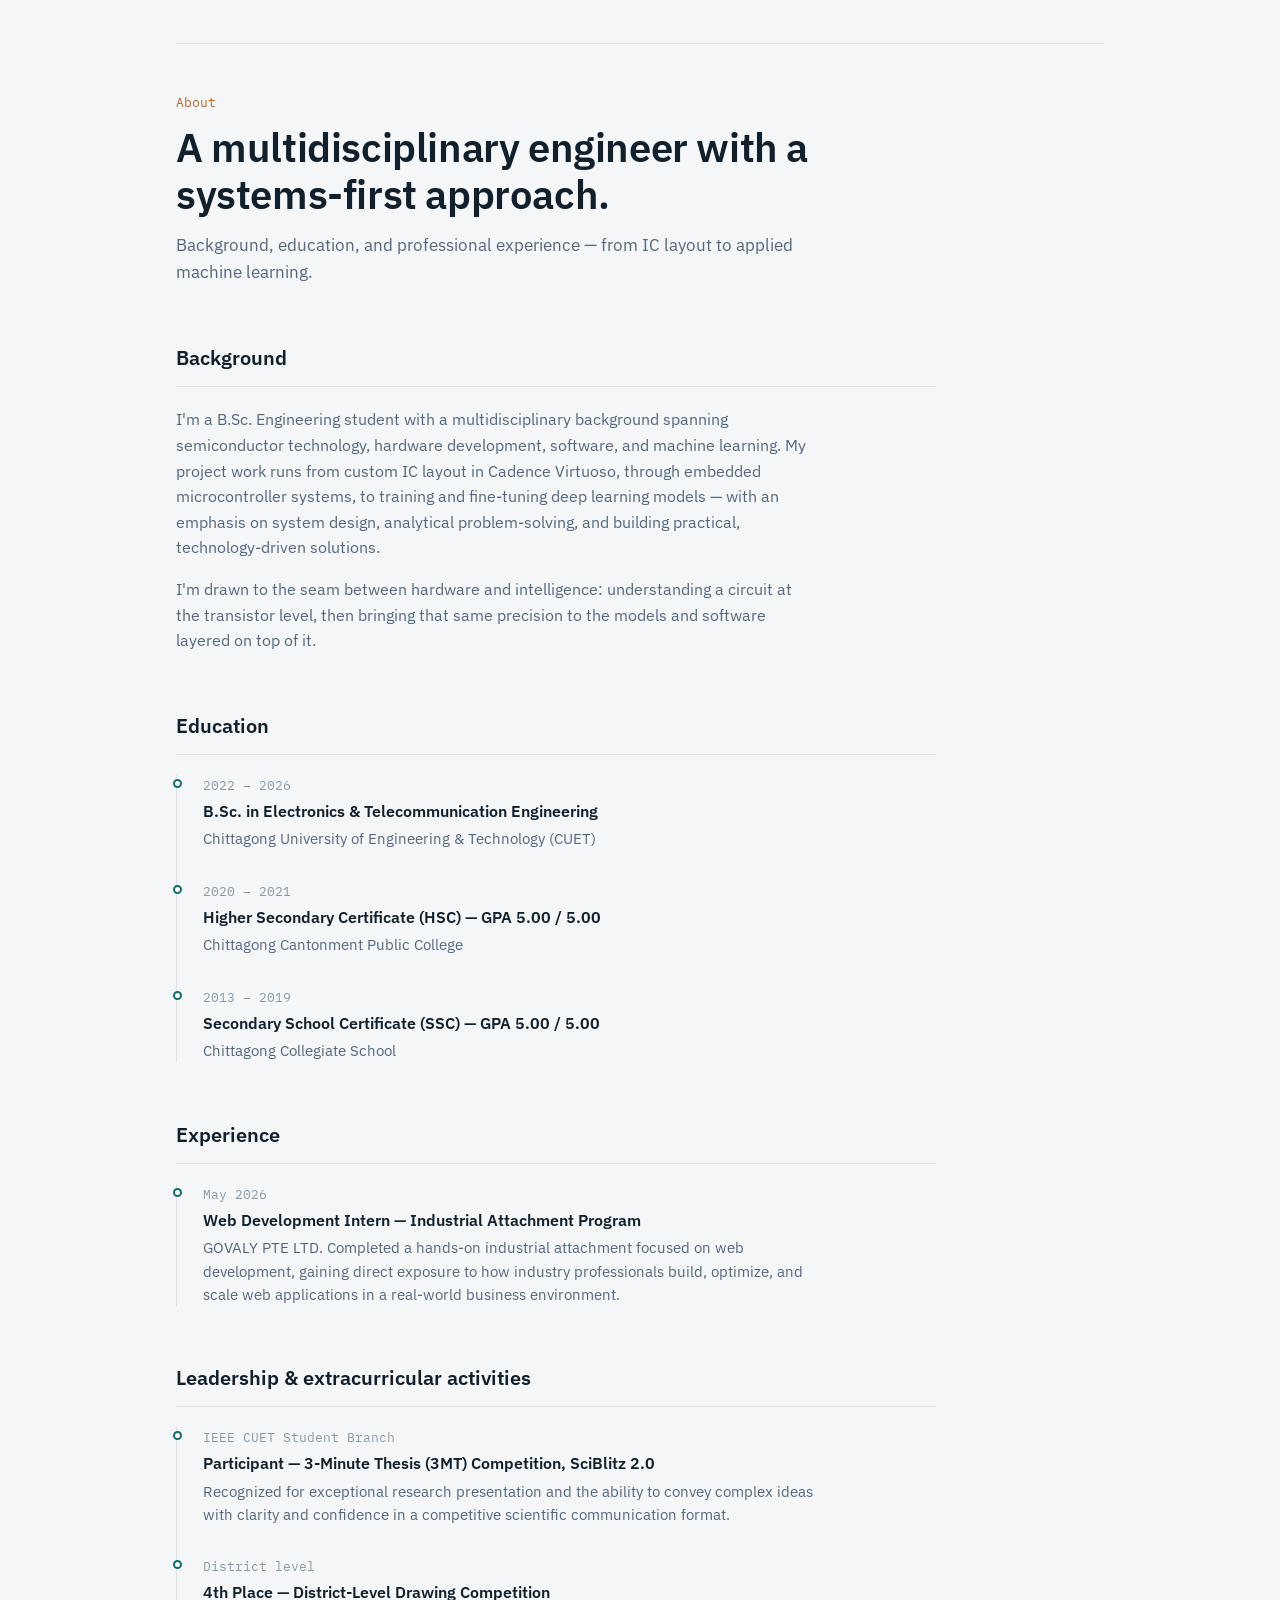
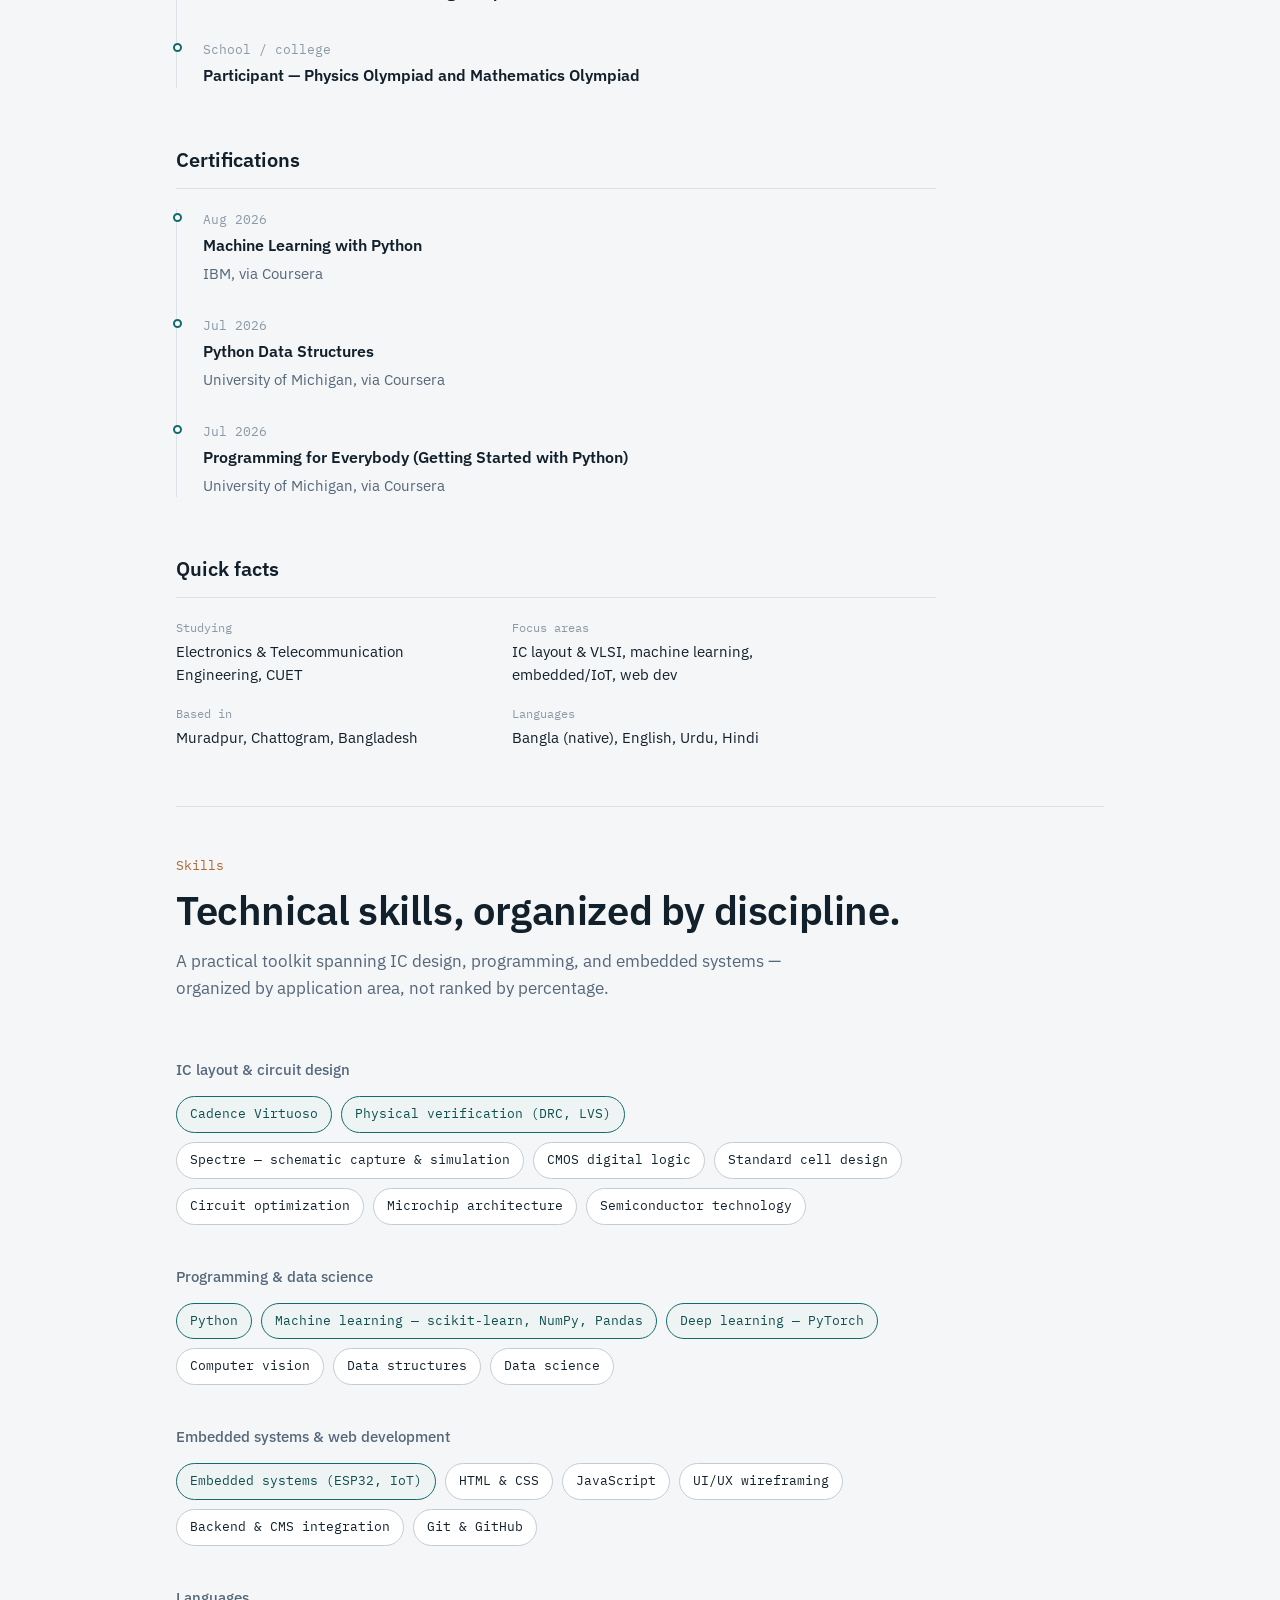
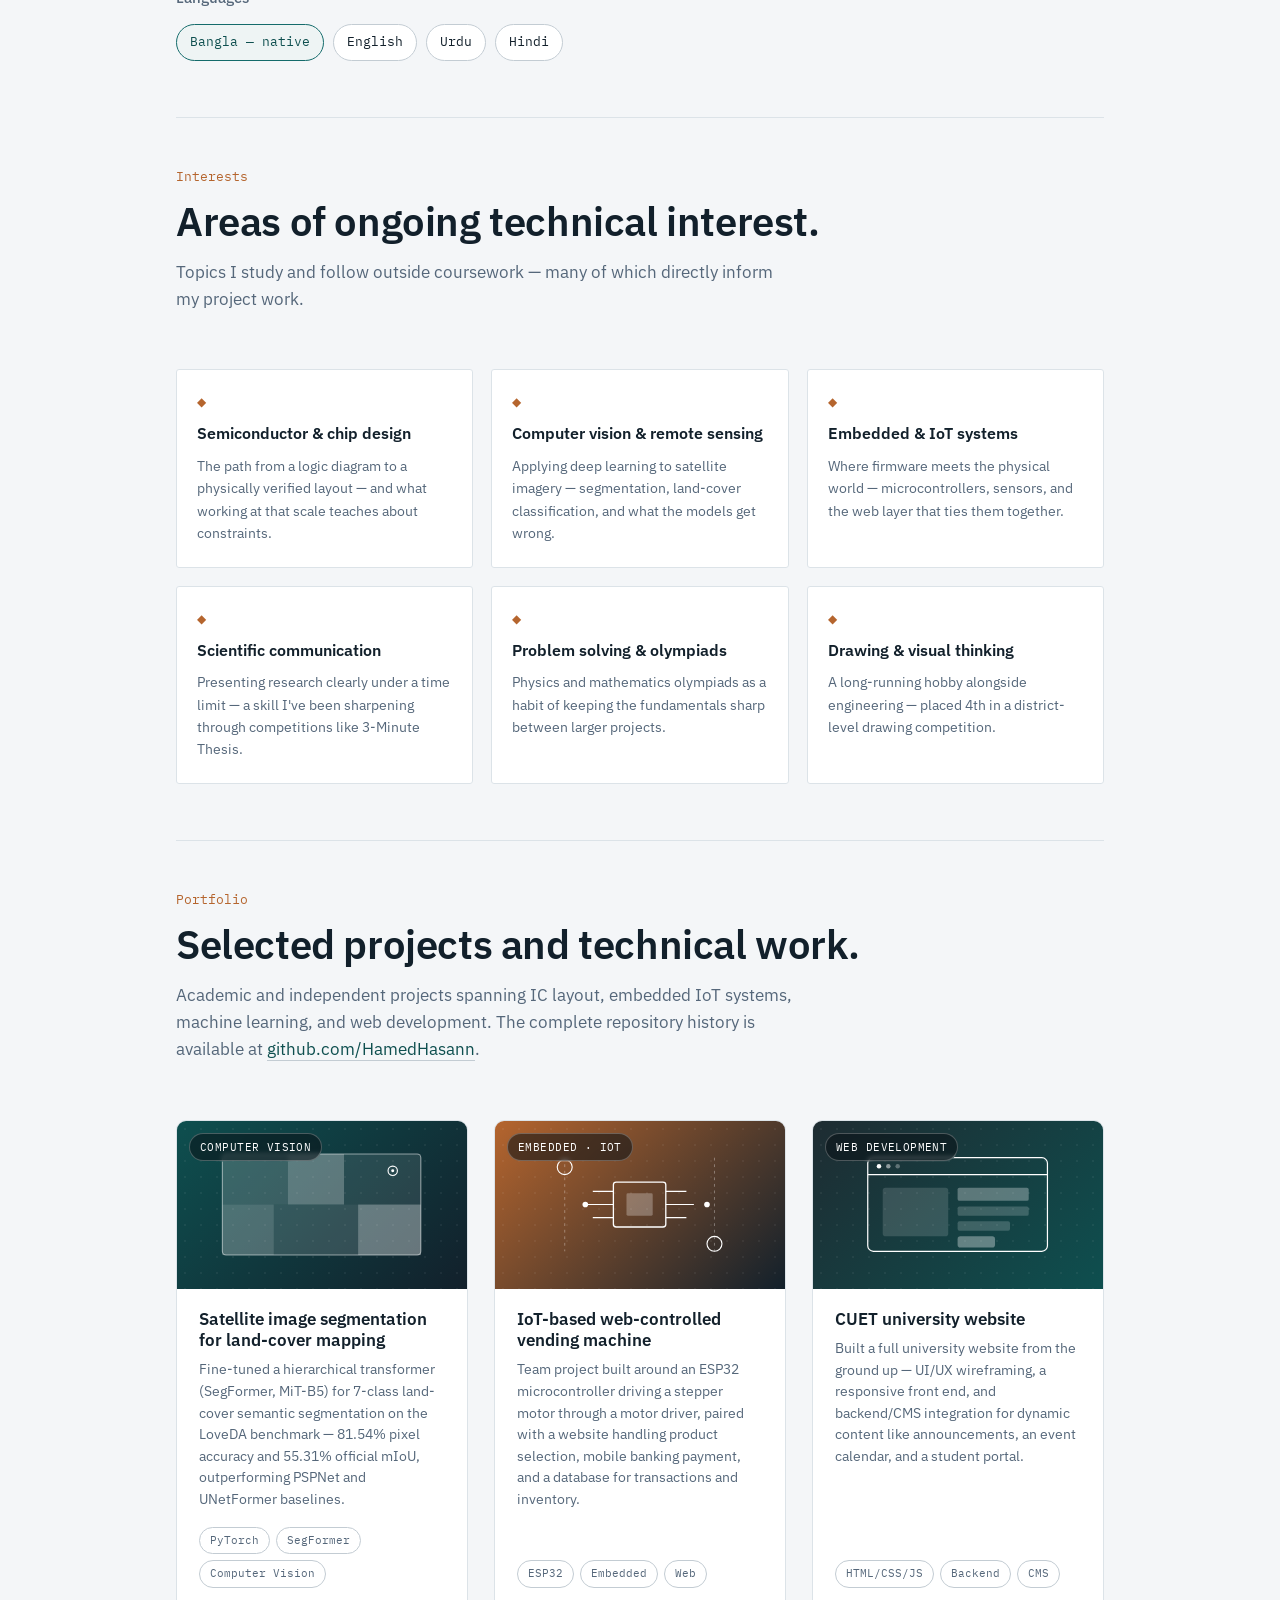
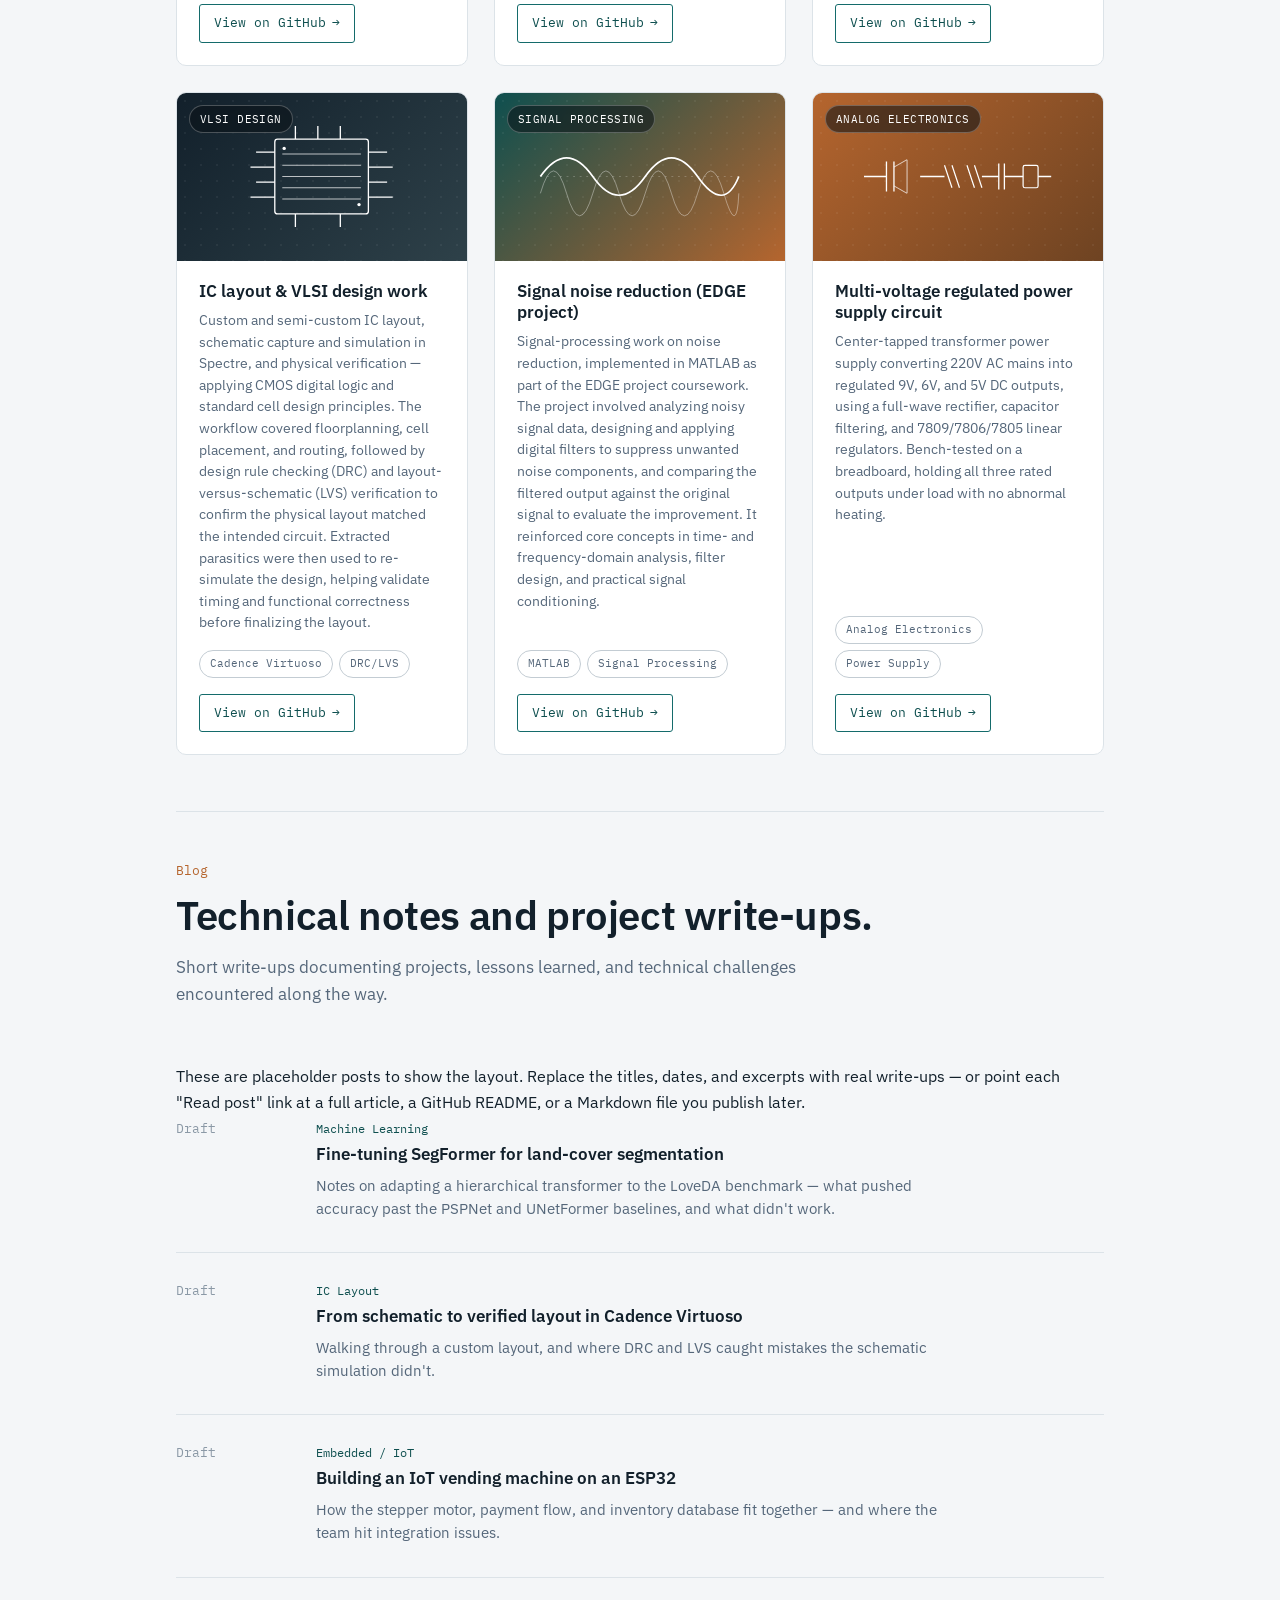
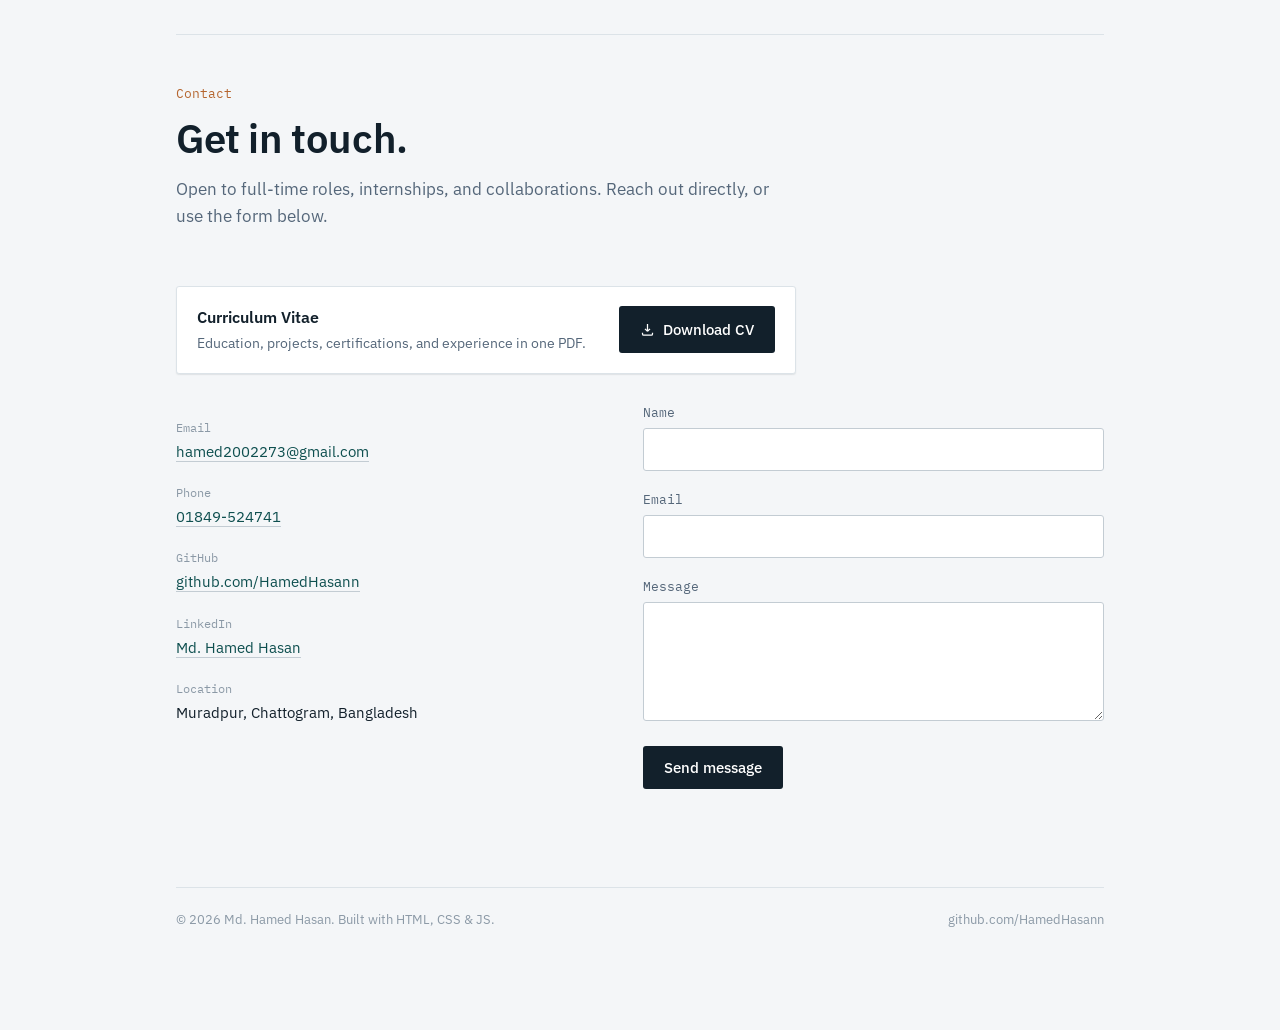
==== commit 1feec0f3: "Update index.html" ====
--- a/index.html
+++ b/index.html
@@ -3,6 +3,7 @@
 <head>
 <meta charset="UTF-8">
 <meta name="viewport" content="width=device-width, initial-scale=1.0">
+<meta name="google-site-verification" content="UfqTkPKAWIIKynb6joGenGLBvRGyrnKSvTlr-qpMxPI" />
 <title>Md. Hamed Hasan — Electronics & AI Engineer</title>
 <meta name="description" content="Portfolio of Md. Hamed Hasan — Electronics & Telecommunication Engineering student working across machine learning, VLSI design, and web development.">
 <meta name="theme-color" content="#146B6B">
@@ -15,6 +16,26 @@
 <link rel="preconnect" href="https://fonts.gstatic.com" crossorigin>
 <link href="https://fonts.googleapis.com/css2?family=IBM+Plex+Mono:wght@400;500&family=IBM+Plex+Sans:wght@400;500;600;700&display=swap" rel="stylesheet">
 <link rel="stylesheet" href="style.css?v=2">
+<script type="application/ld+json">
+{
+  "@context": "https://schema.org",
+  "@type": "Person",
+  "name": "Md. Hamed Hasan",
+  "url": "https://hamedhasann.github.io/",
+  "image": "https://hamedhasann.github.io/assets/images/profile.jpg",
+  "jobTitle": "Telecommunication Engineer",
+  "description": "Electronics & Telecommunication Engineering student specializing in VLSI design and applied machine learning.",
+  "affiliation": {
+    "@type": "CollegeOrUniversity",
+    "name": "Chittagong University of Engineering & Technology"
+  },
+  "email": "mailto:hamed2002273@gmail.com",
+  "sameAs": [
+    "https://github.com/HamedHasann",
+    "https://www.linkedin.com/in/hamed-hasan-15072927a/"
+  ]
+}
+</script>
 <script>
   // Set the theme before first paint so there's no light/dark flash.
   (function () {
@@ -33,7 +54,6 @@
 <div class="grid-texture" aria-hidden="true"></div>
 
 <!-- Top nav (all breakpoints) -->
-<div class="site-header-wrap">
 <header class="topbar">
   <a href="#home" class="topbar-brand">Md. Hamed Hasan<span>AI, ML &amp; VLSI Enthusiast</span></a>
 
@@ -77,7 +97,6 @@
     </a>
   </div>
 </nav>
-</div>
 
 <div class="shell">
   <!-- Main content -->
@@ -610,7 +629,7 @@
           <h3>Curriculum Vitae</h3>
           <p>Education, projects, certifications, and experience in one PDF.</p>
         </div>
-        <a href="https://drive.google.com/uc?export=download&id=1LVEPEET2eXB-rp0KdB0GWvGdbpQLJExz" class="btn btn-primary" target="_blank" rel="noopener">
+        <a href="https://drive.google.com/uc?export=download&id=1IoIVF7ex7gsoq0dnkyB2zuwkb2gDdFNM" class="btn btn-primary" target="_blank" rel="noopener">
           <svg class="btn-icon" viewBox="0 0 24 24" fill="none" stroke="currentColor" stroke-width="2"><path d="M12 3v12m0 0-4-4m4 4 4-4M4 17v2a2 2 0 0 0 2 2h12a2 2 0 0 0 2-2v-2"/></svg>
           Download CV
         </a>
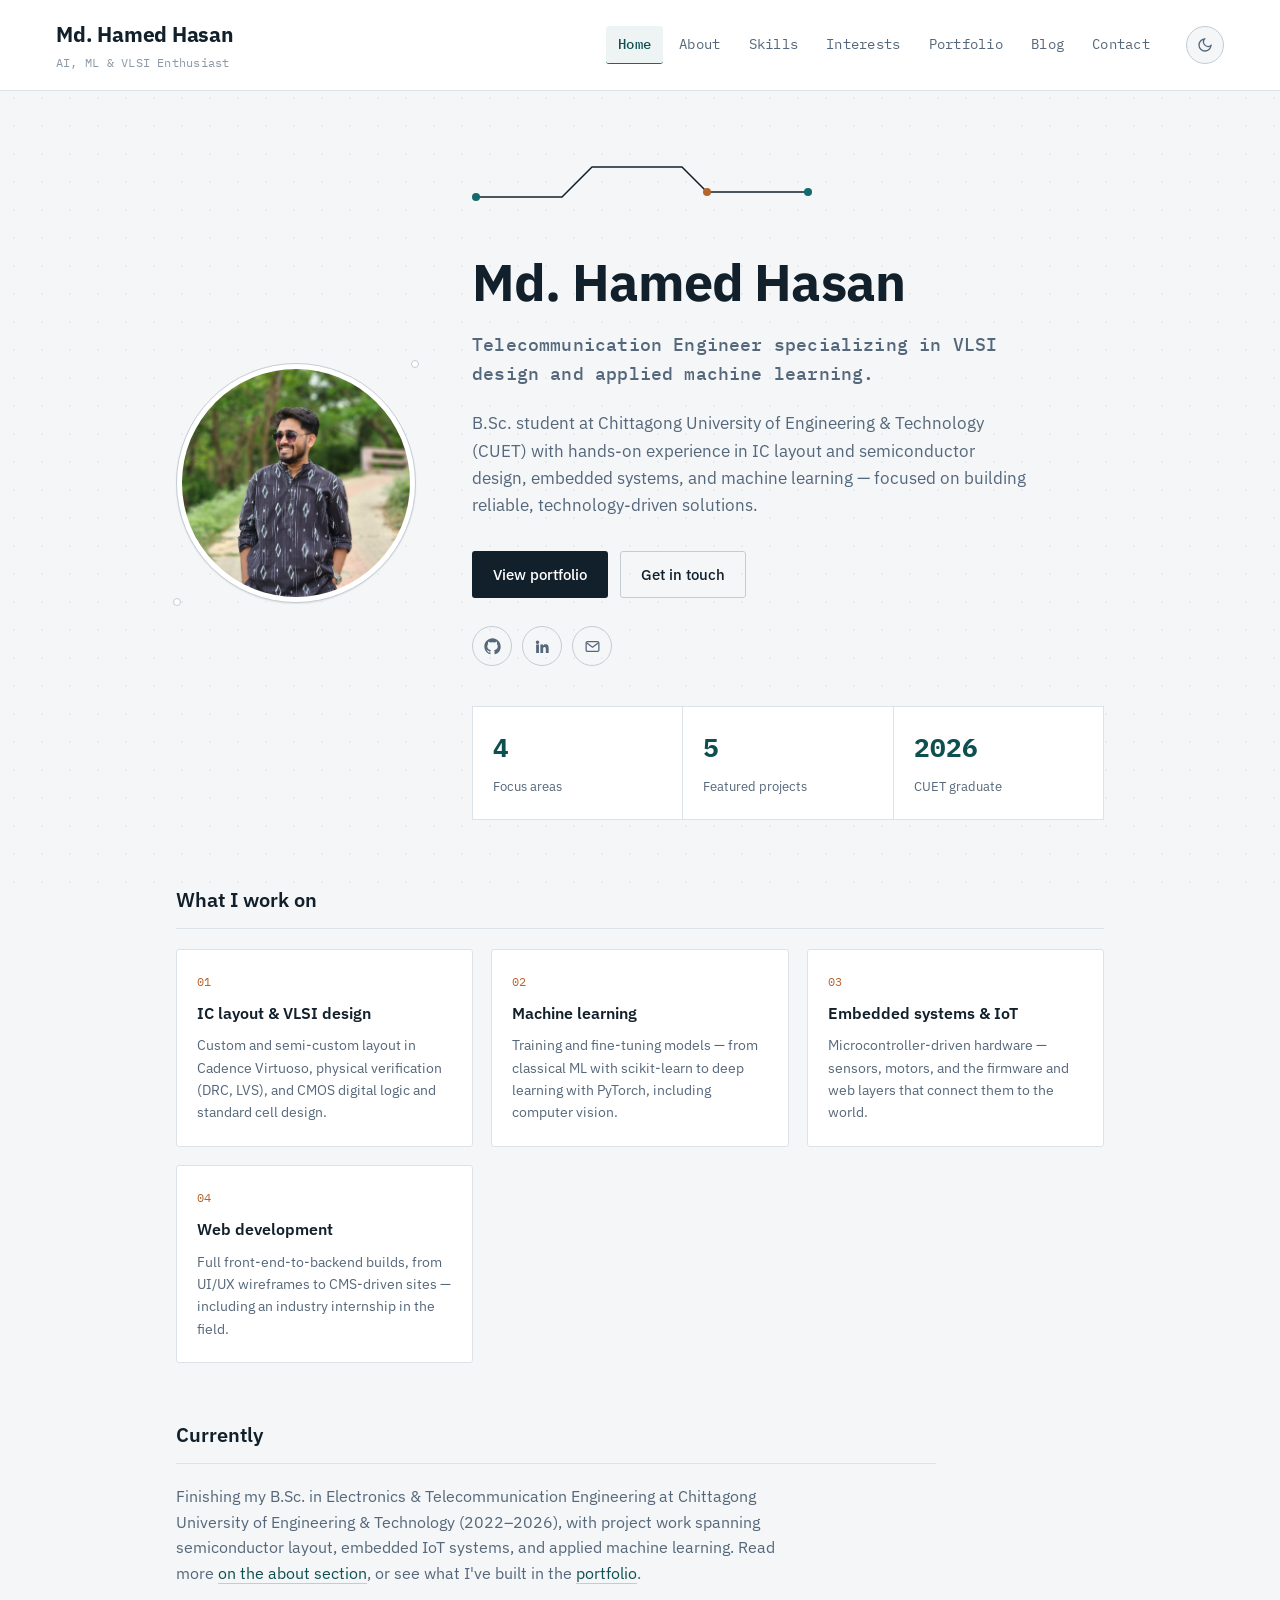
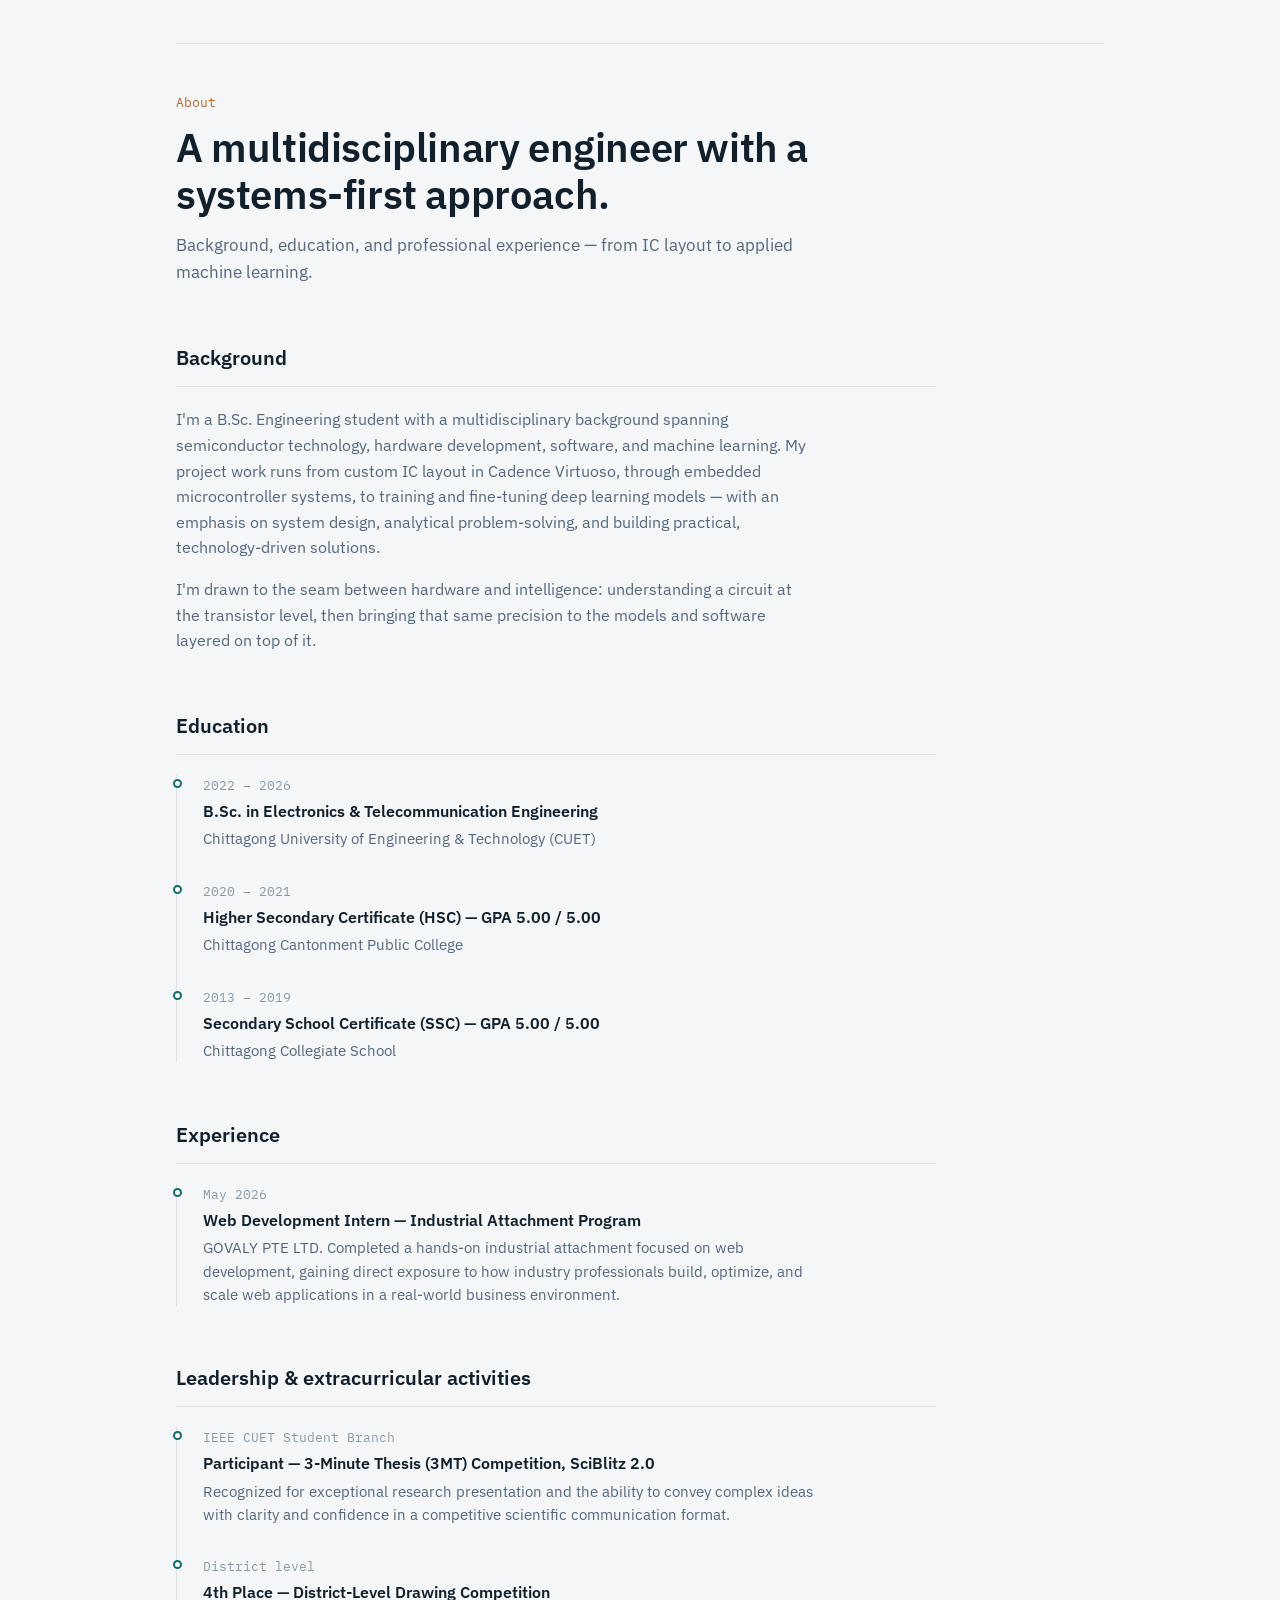
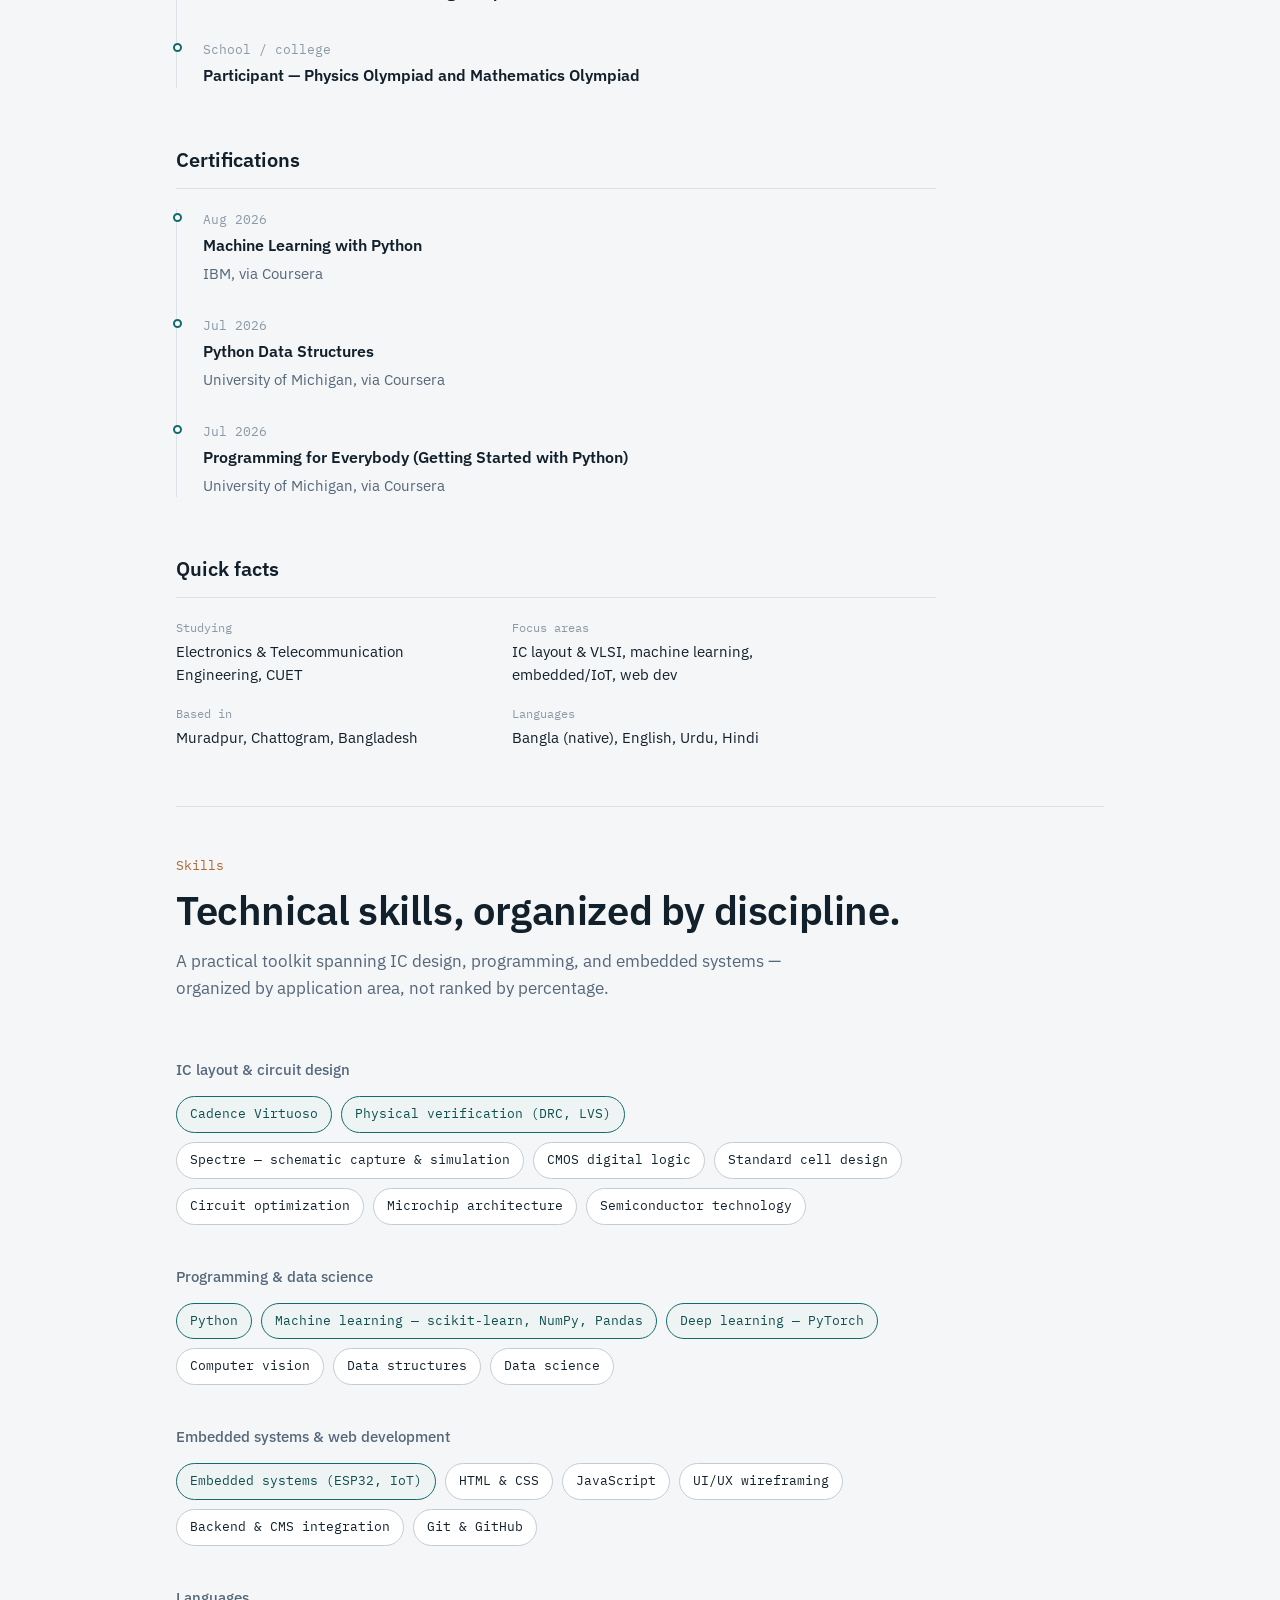
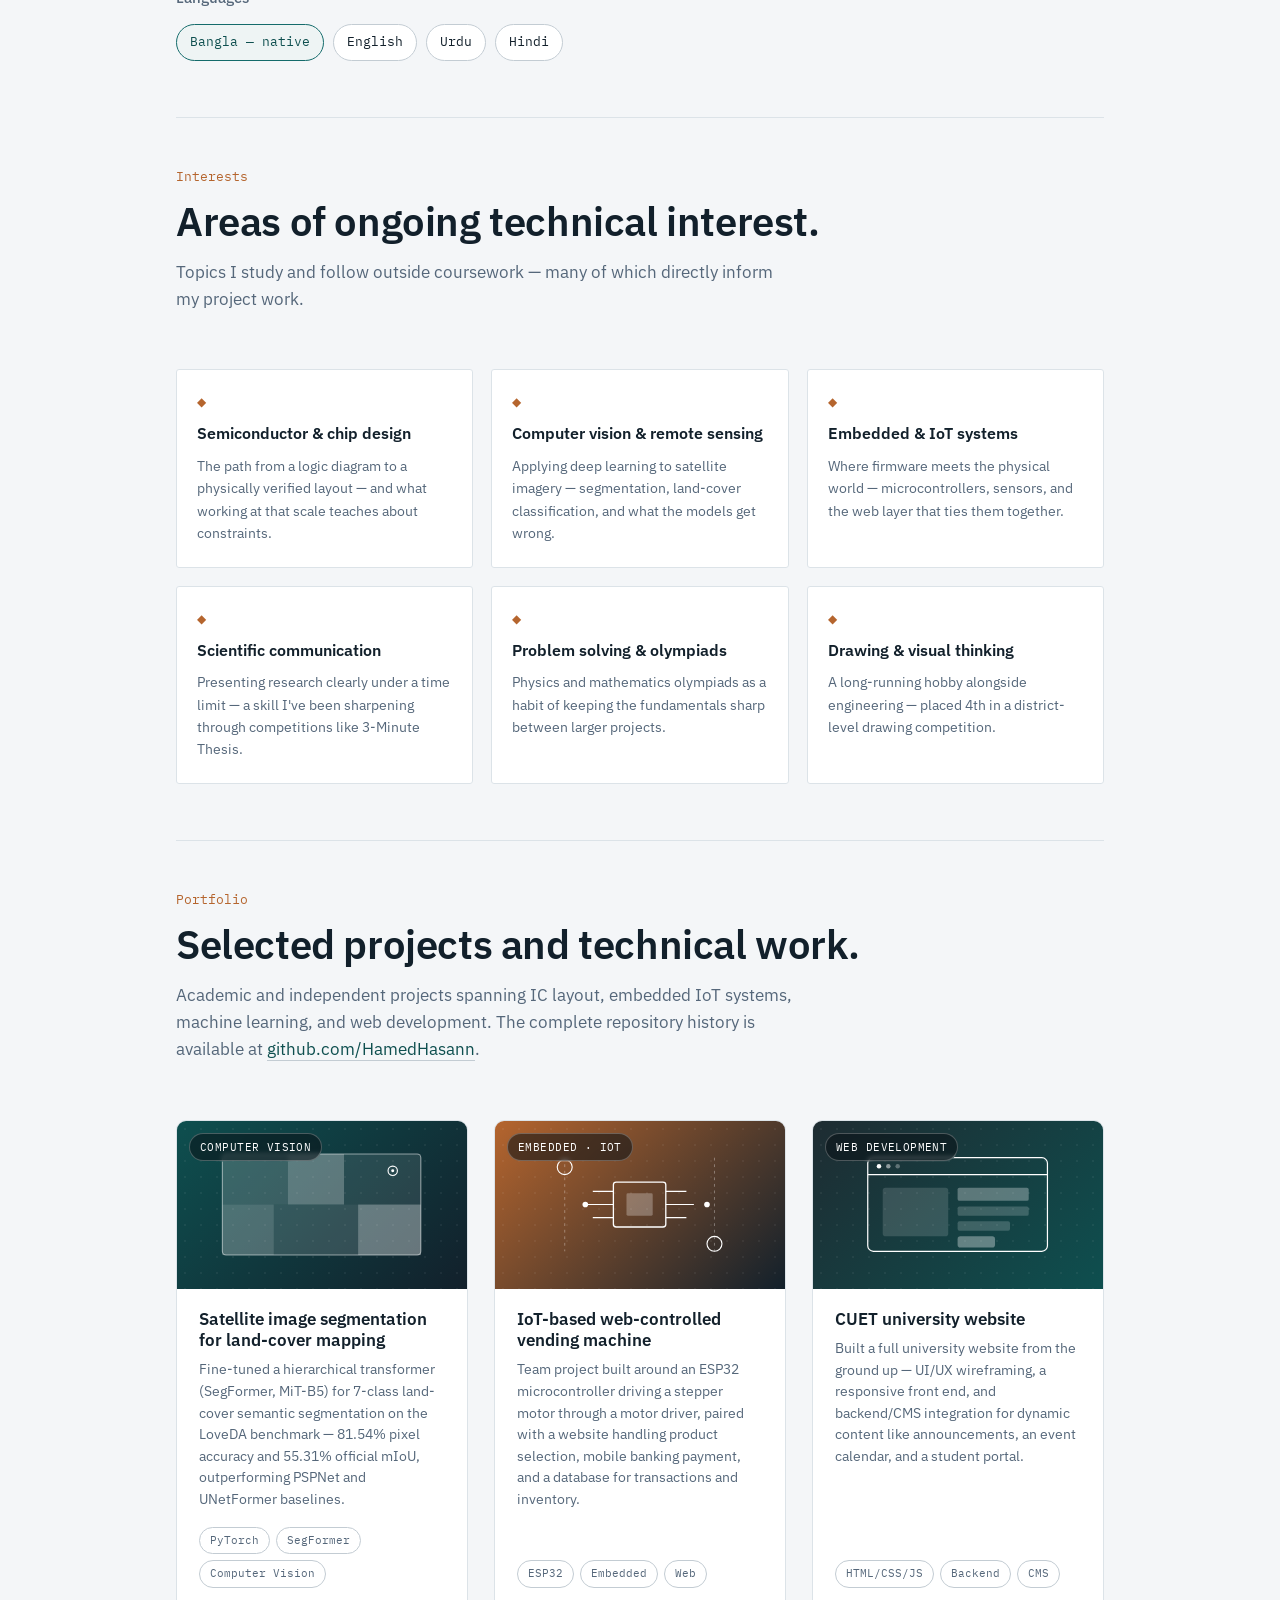
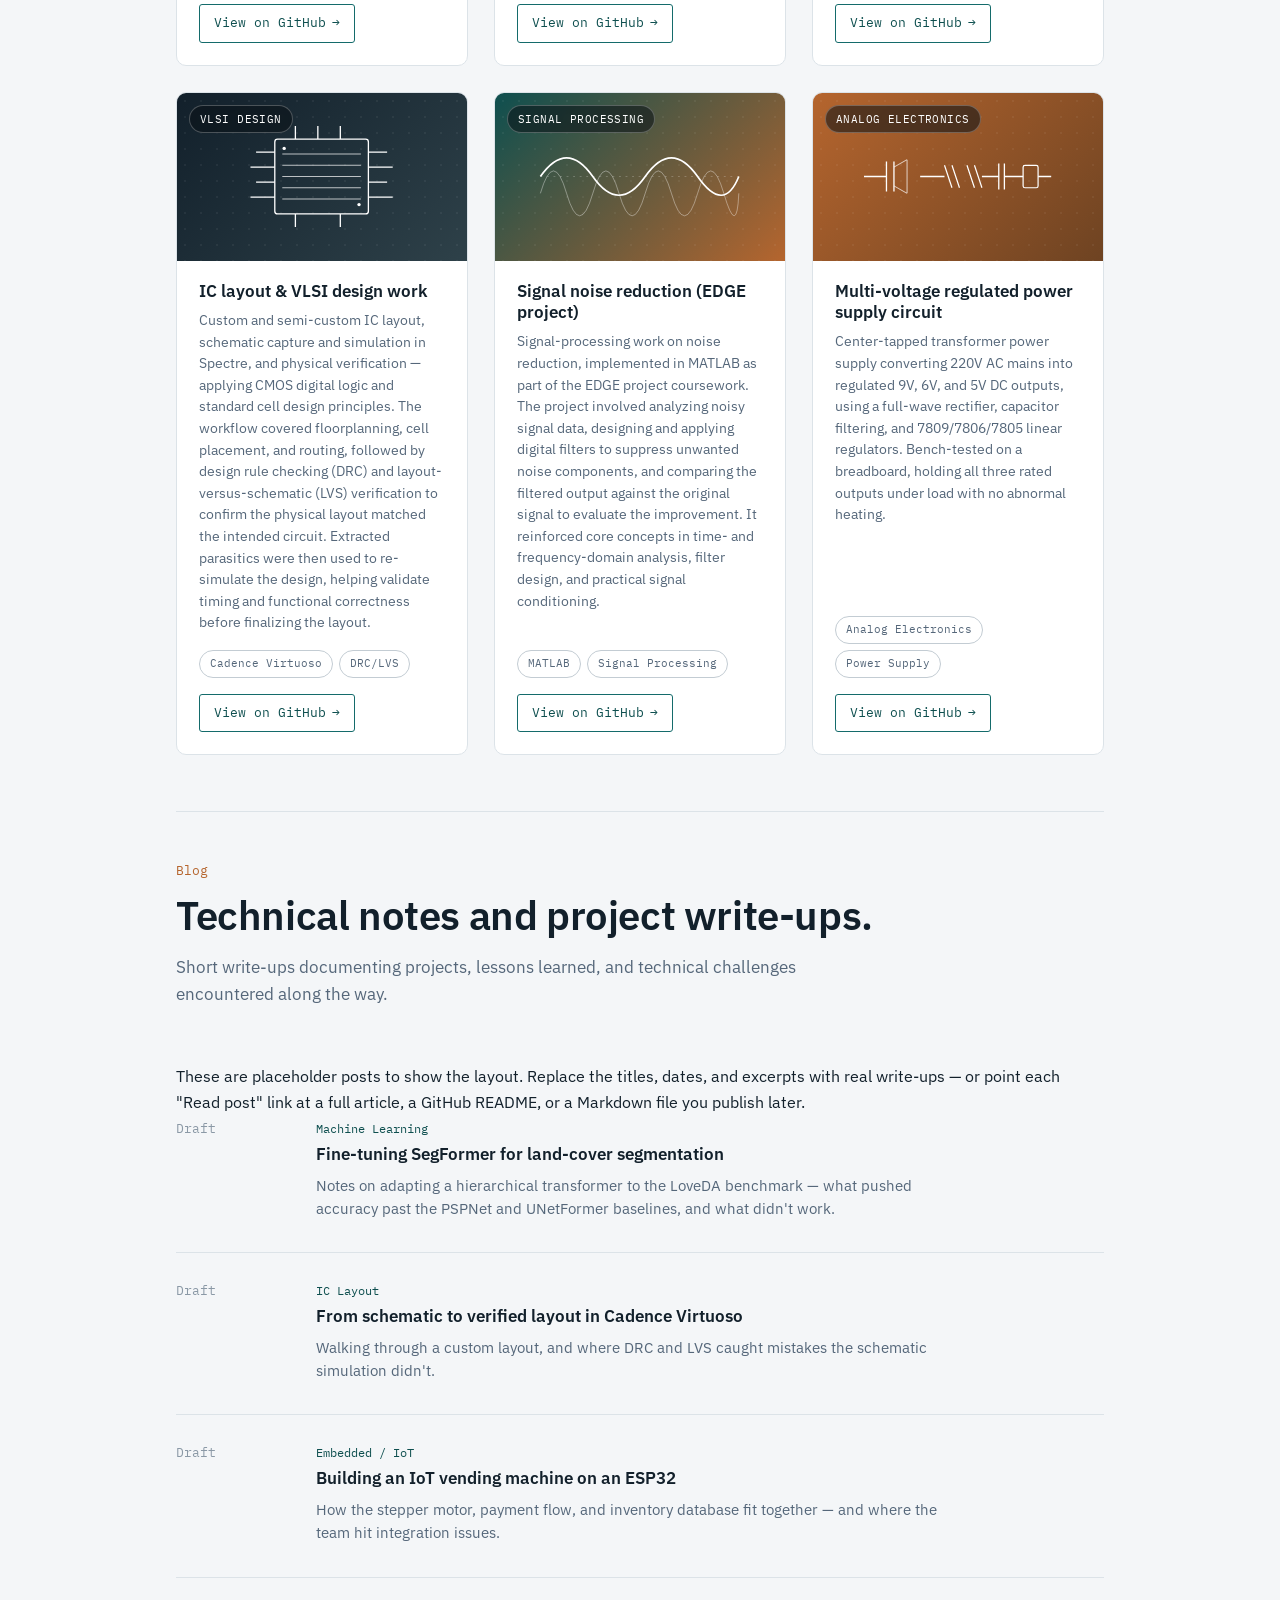
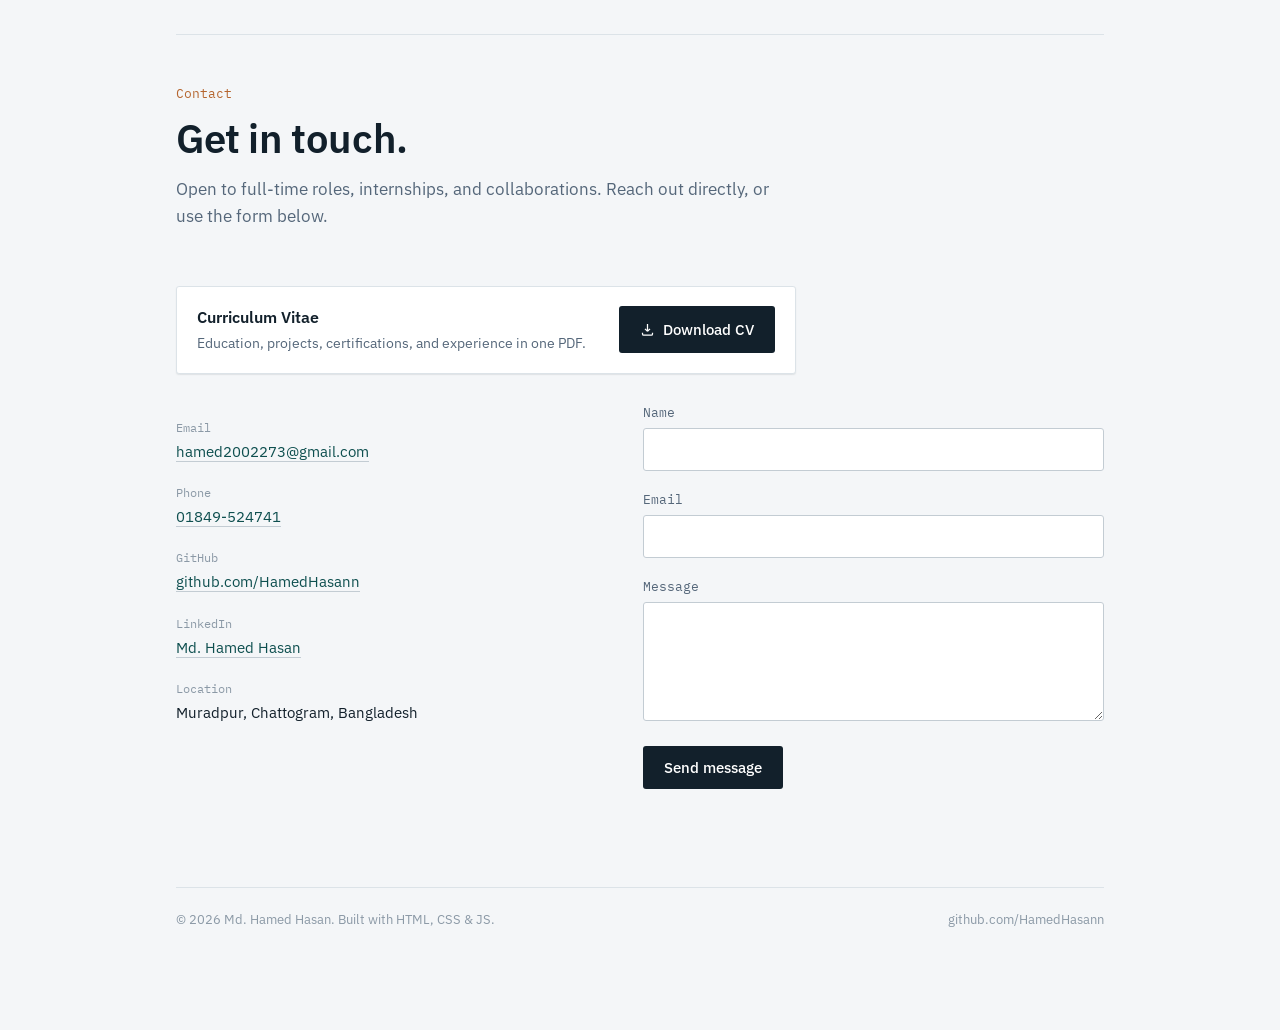
==== commit 11a04fc4: "Update index.html" ====
--- a/index.html
+++ b/index.html
@@ -3,7 +3,6 @@
 <head>
 <meta charset="UTF-8">
 <meta name="viewport" content="width=device-width, initial-scale=1.0">
-<meta name="google-site-verification" content="UfqTkPKAWIIKynb6joGenGLBvRGyrnKSvTlr-qpMxPI" />
 <title>Md. Hamed Hasan — Electronics & AI Engineer</title>
 <meta name="description" content="Portfolio of Md. Hamed Hasan — Electronics & Telecommunication Engineering student working across machine learning, VLSI design, and web development.">
 <meta name="theme-color" content="#146B6B">
@@ -16,26 +15,6 @@
 <link rel="preconnect" href="https://fonts.gstatic.com" crossorigin>
 <link href="https://fonts.googleapis.com/css2?family=IBM+Plex+Mono:wght@400;500&family=IBM+Plex+Sans:wght@400;500;600;700&display=swap" rel="stylesheet">
 <link rel="stylesheet" href="style.css?v=2">
-<script type="application/ld+json">
-{
-  "@context": "https://schema.org",
-  "@type": "Person",
-  "name": "Md. Hamed Hasan",
-  "url": "https://hamedhasann.github.io/",
-  "image": "https://hamedhasann.github.io/assets/images/profile.jpg",
-  "jobTitle": "Telecommunication Engineer",
-  "description": "Electronics & Telecommunication Engineering student specializing in VLSI design and applied machine learning.",
-  "affiliation": {
-    "@type": "CollegeOrUniversity",
-    "name": "Chittagong University of Engineering & Technology"
-  },
-  "email": "mailto:hamed2002273@gmail.com",
-  "sameAs": [
-    "https://github.com/HamedHasann",
-    "https://www.linkedin.com/in/hamed-hasan-15072927a/"
-  ]
-}
-</script>
 <script>
   // Set the theme before first paint so there's no light/dark flash.
   (function () {
@@ -54,6 +33,7 @@
 <div class="grid-texture" aria-hidden="true"></div>
 
 <!-- Top nav (all breakpoints) -->
+<div class="site-header-wrap">
 <header class="topbar">
   <a href="#home" class="topbar-brand">Md. Hamed Hasan<span>AI, ML &amp; VLSI Enthusiast</span></a>
 
@@ -97,6 +77,7 @@
     </a>
   </div>
 </nav>
+</div>
 
 <div class="shell">
   <!-- Main content -->
